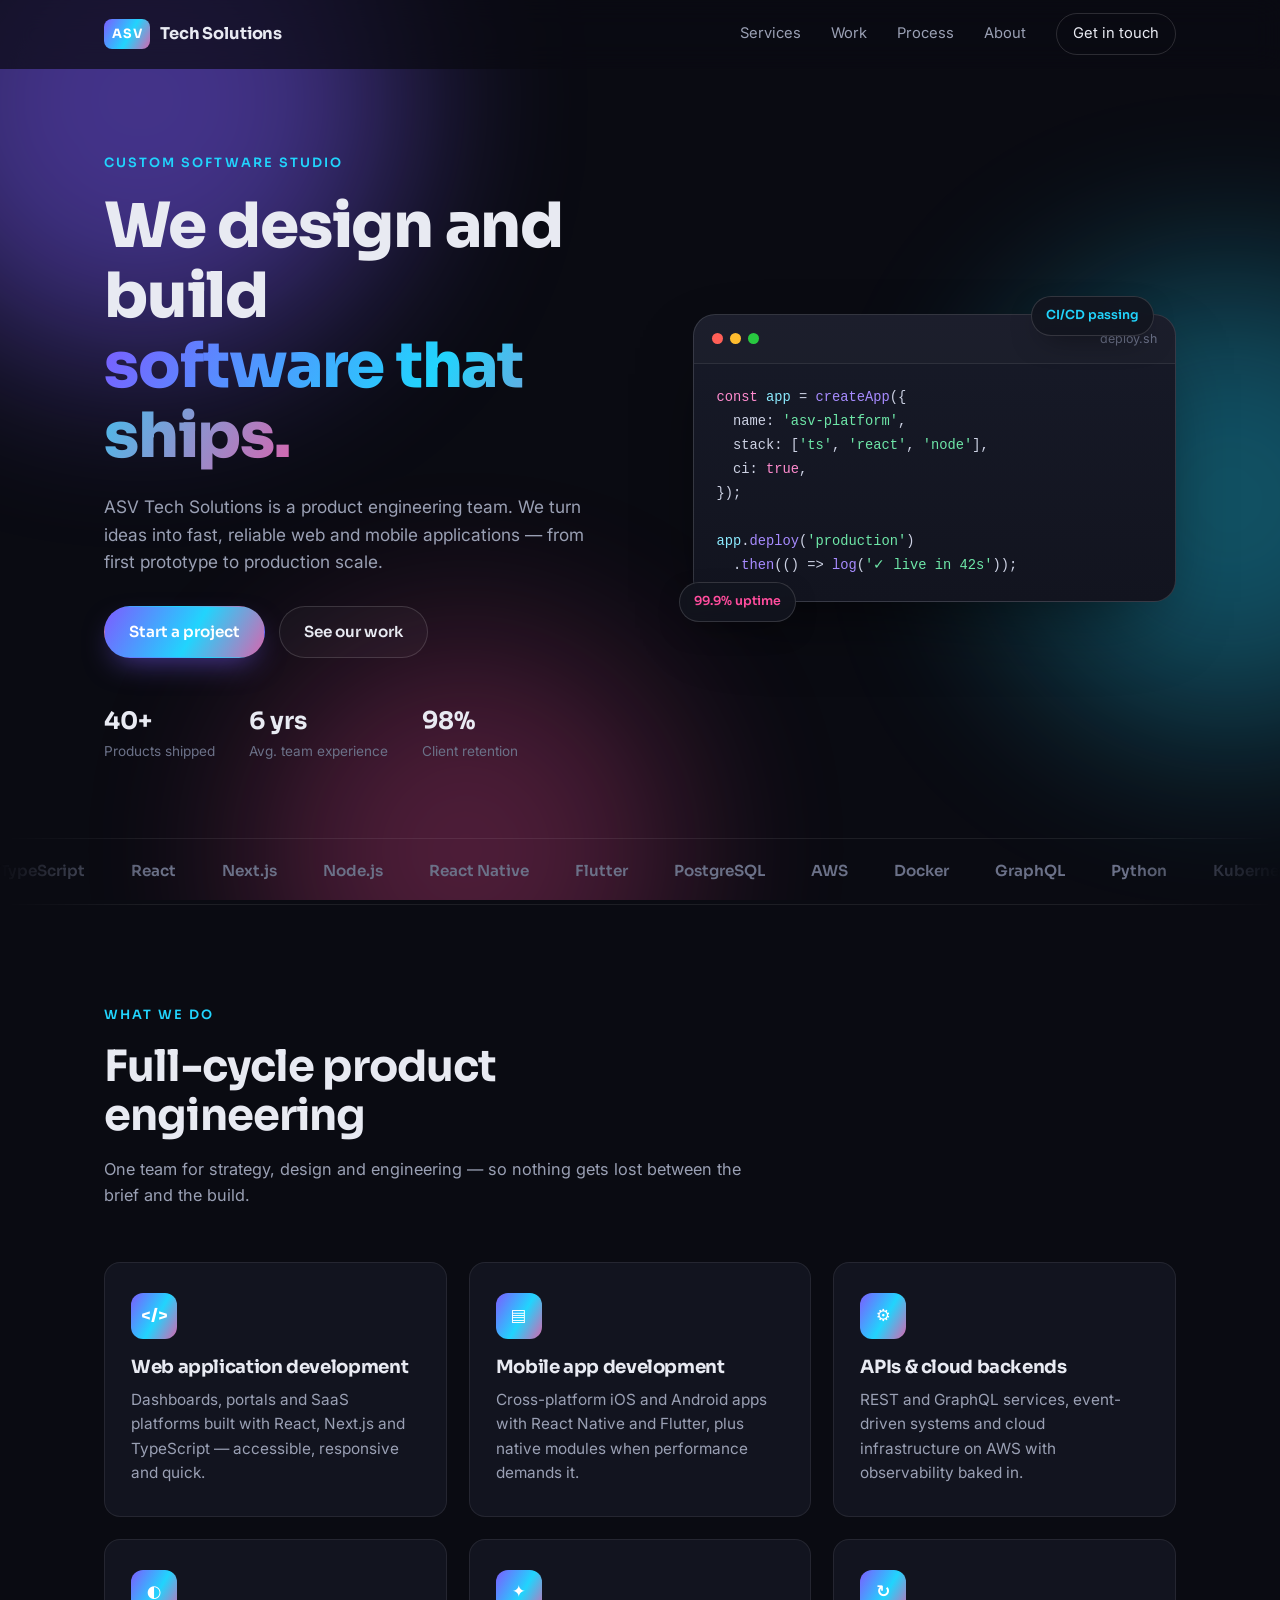
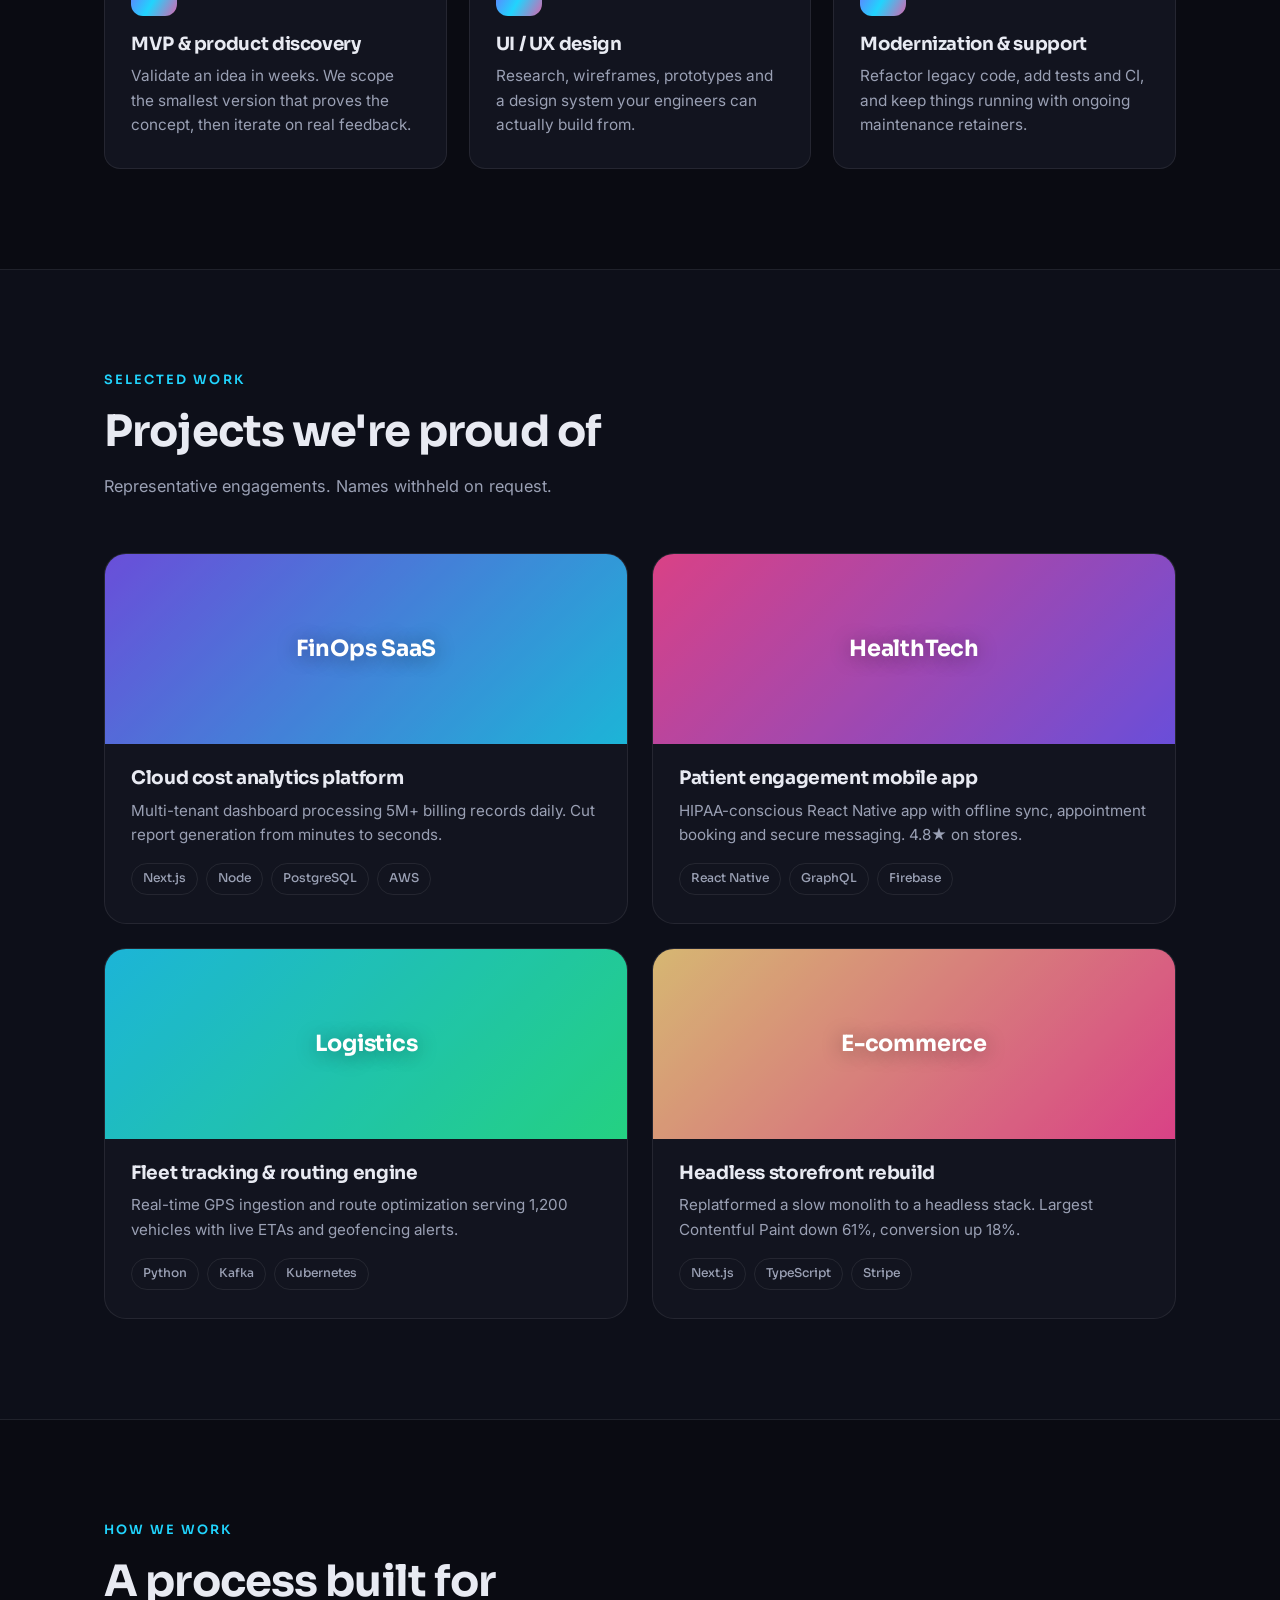
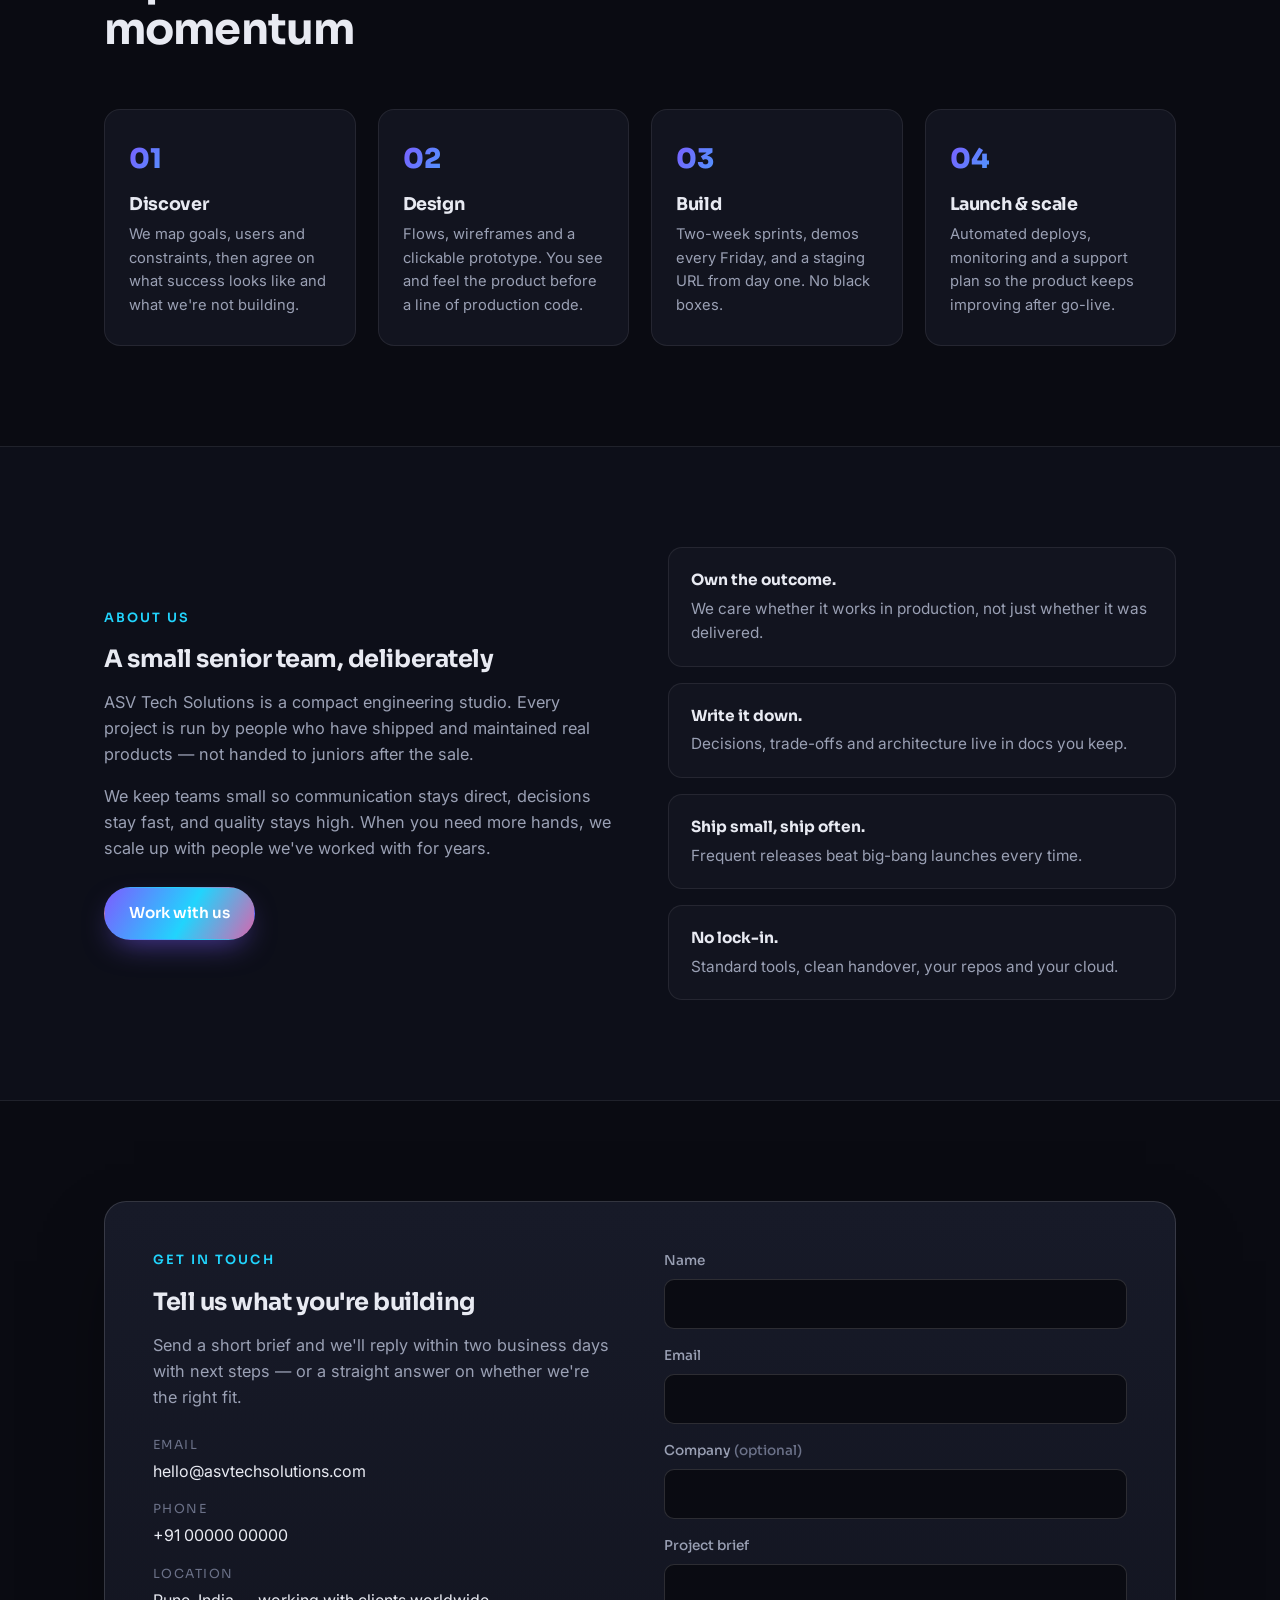
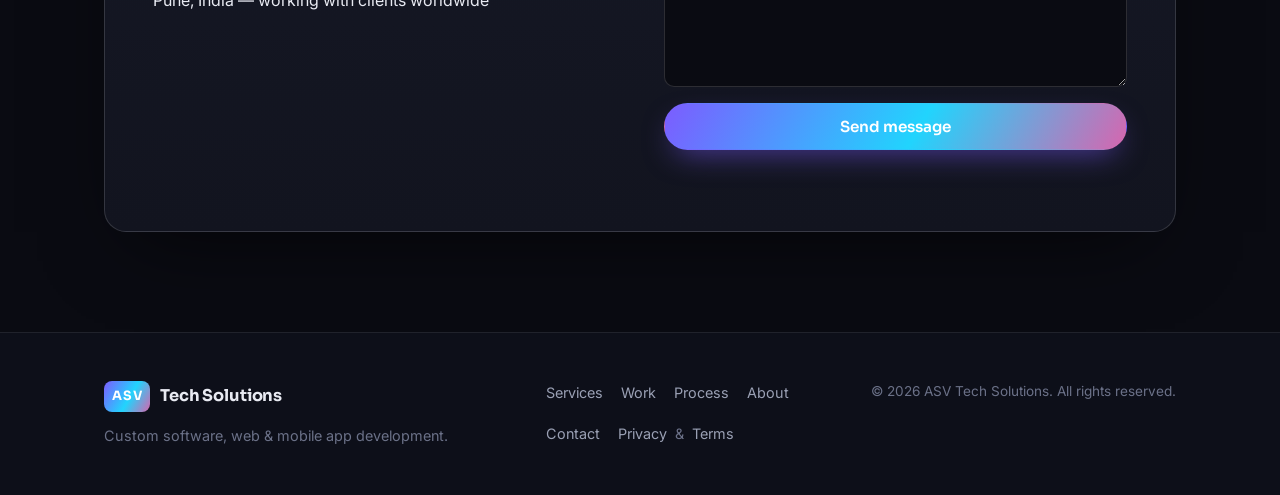
==== index.html @ 73bc2574 "Initial commit: ASV Tech Solutions landing site + legal pages Co-Authored-By: Claude Sonnet 5 <norep" ====
<!DOCTYPE html>
<html lang="en">
<head>
<meta charset="UTF-8" />
<meta name="viewport" content="width=device-width, initial-scale=1.0" />
<meta name="description" content="ASV Tech Solutions builds custom software, web and mobile applications, APIs and cloud backends for startups and growing businesses." />
<meta name="theme-color" content="#0a0b12" />
<title>ASV Tech Solutions — Custom Software & App Development</title>

<meta property="og:title" content="ASV Tech Solutions" />
<meta property="og:description" content="Custom software, web & mobile app development." />
<meta property="og:type" content="website" />

<link rel="preconnect" href="https://fonts.googleapis.com" />
<link rel="preconnect" href="https://fonts.gstatic.com" crossorigin />
<link href="https://fonts.googleapis.com/css2?family=Sora:wght@400;500;600;700;800&family=Inter:wght@400;500;600&display=swap" rel="stylesheet" />
<link rel="stylesheet" href="assets/styles.css" />
<link rel="icon" href="data:image/svg+xml,%3Csvg xmlns='http://www.w3.org/2000/svg' viewBox='0 0 100 100'%3E%3Ctext y='.9em' font-size='90'%3E%E2%9A%A1%3C/text%3E%3C/svg%3E" />
</head>
<body>
<div class="bg-orbs" aria-hidden="true">
  <span class="orb orb-1"></span>
  <span class="orb orb-2"></span>
  <span class="orb orb-3"></span>
</div>

<!-- ============ HEADER ============ -->
<header class="site-header" id="top">
  <div class="container header-inner">
    <a href="#top" class="brand" aria-label="ASV Tech Solutions home">
      <span class="brand-mark">ASV</span>
      <span class="brand-text">Tech Solutions</span>
    </a>
    <nav class="nav" aria-label="Primary">
      <a href="#services">Services</a>
      <a href="#work">Work</a>
      <a href="#process">Process</a>
      <a href="#about">About</a>
      <a href="#contact" class="nav-cta">Get in touch</a>
    </nav>
    <button class="nav-toggle" aria-label="Toggle menu" aria-expanded="false">
      <span></span><span></span><span></span>
    </button>
  </div>
  <div class="mobile-menu" hidden>
    <a href="#services">Services</a>
    <a href="#work">Work</a>
    <a href="#process">Process</a>
    <a href="#about">About</a>
    <a href="#contact">Get in touch</a>
  </div>
</header>

<main>
  <!-- ============ HERO ============ -->
  <section class="hero">
    <div class="container hero-grid">
      <div class="hero-copy reveal">
        <p class="eyebrow">Custom software studio</p>
        <h1>We design and build<br /><span class="grad-text">software that ships.</span></h1>
        <p class="lede">
          ASV Tech Solutions is a product engineering team. We turn ideas into
          fast, reliable web and mobile applications — from first prototype to
          production scale.
        </p>
        <div class="hero-actions">
          <a href="#contact" class="btn btn-primary">Start a project</a>
          <a href="#work" class="btn btn-ghost">See our work</a>
        </div>
        <ul class="hero-stats">
          <li><strong>40+</strong><span>Products shipped</span></li>
          <li><strong>6 yrs</strong><span>Avg. team experience</span></li>
          <li><strong>98%</strong><span>Client retention</span></li>
        </ul>
      </div>
      <div class="hero-visual reveal">
        <div class="code-card">
          <div class="code-card-bar">
            <span></span><span></span><span></span>
            <em>deploy.sh</em>
          </div>
          <pre><code><span class="c-key">const</span> <span class="c-var">app</span> = <span class="c-fn">createApp</span>({
  name: <span class="c-str">'asv-platform'</span>,
  stack: [<span class="c-str">'ts'</span>, <span class="c-str">'react'</span>, <span class="c-str">'node'</span>],
  ci: <span class="c-key">true</span>,
});

<span class="c-var">app</span>.<span class="c-fn">deploy</span>(<span class="c-str">'production'</span>)
  .<span class="c-fn">then</span>(() => <span class="c-fn">log</span>(<span class="c-str">'✓ live in 42s'</span>));</code></pre>
        </div>
        <div class="float-chip chip-a">CI/CD passing</div>
        <div class="float-chip chip-b">99.9% uptime</div>
      </div>
    </div>
    <div class="marquee" aria-hidden="true">
      <div class="marquee-track">
        <span>TypeScript</span><span>React</span><span>Next.js</span><span>Node.js</span>
        <span>React Native</span><span>Flutter</span><span>PostgreSQL</span><span>AWS</span>
        <span>Docker</span><span>GraphQL</span><span>Python</span><span>Kubernetes</span>
        <span>TypeScript</span><span>React</span><span>Next.js</span><span>Node.js</span>
        <span>React Native</span><span>Flutter</span><span>PostgreSQL</span><span>AWS</span>
        <span>Docker</span><span>GraphQL</span><span>Python</span><span>Kubernetes</span>
      </div>
    </div>
  </section>

  <!-- ============ SERVICES ============ -->
  <section class="section" id="services">
    <div class="container">
      <div class="section-head reveal">
        <p class="eyebrow">What we do</p>
        <h2>Full-cycle product engineering</h2>
        <p class="section-sub">
          One team for strategy, design and engineering — so nothing gets lost
          between the brief and the build.
        </p>
      </div>
      <div class="cards">
        <article class="card reveal">
          <div class="card-icon">&lt;/&gt;</div>
          <h3>Web application development</h3>
          <p>
            Dashboards, portals and SaaS platforms built with React, Next.js and
            TypeScript — accessible, responsive and quick.
          </p>
        </article>
        <article class="card reveal">
          <div class="card-icon">▤</div>
          <h3>Mobile app development</h3>
          <p>
            Cross-platform iOS and Android apps with React Native and Flutter,
            plus native modules when performance demands it.
          </p>
        </article>
        <article class="card reveal">
          <div class="card-icon">⚙</div>
          <h3>APIs &amp; cloud backends</h3>
          <p>
            REST and GraphQL services, event-driven systems and cloud
            infrastructure on AWS with observability baked in.
          </p>
        </article>
        <article class="card reveal">
          <div class="card-icon">◐</div>
          <h3>MVP &amp; product discovery</h3>
          <p>
            Validate an idea in weeks. We scope the smallest version that proves
            the concept, then iterate on real feedback.
          </p>
        </article>
        <article class="card reveal">
          <div class="card-icon">✦</div>
          <h3>UI / UX design</h3>
          <p>
            Research, wireframes, prototypes and a design system your engineers
            can actually build from.
          </p>
        </article>
        <article class="card reveal">
          <div class="card-icon">↻</div>
          <h3>Modernization &amp; support</h3>
          <p>
            Refactor legacy code, add tests and CI, and keep things running with
            ongoing maintenance retainers.
          </p>
        </article>
      </div>
    </div>
  </section>

  <!-- ============ WORK ============ -->
  <section class="section section-alt" id="work">
    <div class="container">
      <div class="section-head reveal">
        <p class="eyebrow">Selected work</p>
        <h2>Projects we're proud of</h2>
        <p class="section-sub">Representative engagements. Names withheld on request.</p>
      </div>
      <div class="work-grid">
        <article class="work-item reveal">
          <div class="work-thumb thumb-1"><span>FinOps SaaS</span></div>
          <div class="work-body">
            <h3>Cloud cost analytics platform</h3>
            <p>Multi-tenant dashboard processing 5M+ billing records daily. Cut report generation from minutes to seconds.</p>
            <ul class="tags"><li>Next.js</li><li>Node</li><li>PostgreSQL</li><li>AWS</li></ul>
          </div>
        </article>
        <article class="work-item reveal">
          <div class="work-thumb thumb-2"><span>HealthTech</span></div>
          <div class="work-body">
            <h3>Patient engagement mobile app</h3>
            <p>HIPAA-conscious React Native app with offline sync, appointment booking and secure messaging. 4.8★ on stores.</p>
            <ul class="tags"><li>React Native</li><li>GraphQL</li><li>Firebase</li></ul>
          </div>
        </article>
        <article class="work-item reveal">
          <div class="work-thumb thumb-3"><span>Logistics</span></div>
          <div class="work-body">
            <h3>Fleet tracking &amp; routing engine</h3>
            <p>Real-time GPS ingestion and route optimization serving 1,200 vehicles with live ETAs and geofencing alerts.</p>
            <ul class="tags"><li>Python</li><li>Kafka</li><li>Kubernetes</li></ul>
          </div>
        </article>
        <article class="work-item reveal">
          <div class="work-thumb thumb-4"><span>E-commerce</span></div>
          <div class="work-body">
            <h3>Headless storefront rebuild</h3>
            <p>Replatformed a slow monolith to a headless stack. Largest Contentful Paint down 61%, conversion up 18%.</p>
            <ul class="tags"><li>Next.js</li><li>TypeScript</li><li>Stripe</li></ul>
          </div>
        </article>
      </div>
    </div>
  </section>

  <!-- ============ PROCESS ============ -->
  <section class="section" id="process">
    <div class="container">
      <div class="section-head reveal">
        <p class="eyebrow">How we work</p>
        <h2>A process built for momentum</h2>
      </div>
      <ol class="steps">
        <li class="reveal">
          <span class="step-no">01</span>
          <h3>Discover</h3>
          <p>We map goals, users and constraints, then agree on what success looks like and what we're not building.</p>
        </li>
        <li class="reveal">
          <span class="step-no">02</span>
          <h3>Design</h3>
          <p>Flows, wireframes and a clickable prototype. You see and feel the product before a line of production code.</p>
        </li>
        <li class="reveal">
          <span class="step-no">03</span>
          <h3>Build</h3>
          <p>Two-week sprints, demos every Friday, and a staging URL from day one. No black boxes.</p>
        </li>
        <li class="reveal">
          <span class="step-no">04</span>
          <h3>Launch &amp; scale</h3>
          <p>Automated deploys, monitoring and a support plan so the product keeps improving after go-live.</p>
        </li>
      </ol>
    </div>
  </section>

  <!-- ============ ABOUT ============ -->
  <section class="section section-alt" id="about">
    <div class="container about-grid">
      <div class="reveal">
        <p class="eyebrow">About us</p>
        <h2>A small senior team, deliberately</h2>
        <p class="section-sub">
          ASV Tech Solutions is a compact engineering studio. Every project is
          run by people who have shipped and maintained real products — not
          handed to juniors after the sale.
        </p>
        <p class="section-sub">
          We keep teams small so communication stays direct, decisions stay
          fast, and quality stays high. When you need more hands, we scale up
          with people we've worked with for years.
        </p>
        <a href="#contact" class="btn btn-primary">Work with us</a>
      </div>
      <ul class="value-list reveal">
        <li><strong>Own the outcome.</strong> We care whether it works in production, not just whether it was delivered.</li>
        <li><strong>Write it down.</strong> Decisions, trade-offs and architecture live in docs you keep.</li>
        <li><strong>Ship small, ship often.</strong> Frequent releases beat big-bang launches every time.</li>
        <li><strong>No lock-in.</strong> Standard tools, clean handover, your repos and your cloud.</li>
      </ul>
    </div>
  </section>

  <!-- ============ CONTACT ============ -->
  <section class="section" id="contact">
    <div class="container">
      <div class="contact-card reveal">
        <div class="contact-copy">
          <p class="eyebrow">Get in touch</p>
          <h2>Tell us what you're building</h2>
          <p class="section-sub">
            Send a short brief and we'll reply within two business days with
            next steps — or a straight answer on whether we're the right fit.
          </p>
          <ul class="contact-list">
            <li><span>Email</span><a href="mailto:hello@asvtechsolutions.com">hello@asvtechsolutions.com</a></li>
            <li><span>Phone</span><a href="tel:+910000000000">+91 00000 00000</a></li>
            <li><span>Location</span>Pune, India — working with clients worldwide</li>
          </ul>
        </div>
        <form class="contact-form" action="#" method="post" novalidate>
          <div class="field">
            <label for="name">Name</label>
            <input id="name" name="name" type="text" required autocomplete="name" />
          </div>
          <div class="field">
            <label for="email">Email</label>
            <input id="email" name="email" type="email" required autocomplete="email" />
          </div>
          <div class="field">
            <label for="company">Company <em>(optional)</em></label>
            <input id="company" name="company" type="text" autocomplete="organization" />
          </div>
          <div class="field">
            <label for="message">Project brief</label>
            <textarea id="message" name="message" rows="4" required></textarea>
          </div>
          <button type="submit" class="btn btn-primary btn-block">Send message</button>
          <p class="form-note" role="status" aria-live="polite"></p>
        </form>
      </div>
    </div>
  </section>
</main>

<!-- ============ FOOTER ============ -->
<footer class="site-footer">
  <div class="container footer-inner">
    <div>
      <a href="#top" class="brand">
        <span class="brand-mark">ASV</span>
        <span class="brand-text">Tech Solutions</span>
      </a>
      <p class="footer-tag">Custom software, web &amp; mobile app development.</p>
    </div>
    <nav class="footer-nav" aria-label="Footer">
      <a href="#services">Services</a>
      <a href="#work">Work</a>
      <a href="#process">Process</a>
      <a href="#about">About</a>
      <a href="#contact">Contact</a>
      <a href="privacy.html">Privacy</a>
      <span class="footer-sep" aria-hidden="true">&amp;</span>
      <a href="terms.html">Terms</a>
    </nav>
    <p class="copyright">© <span id="year"></span> ASV Tech Solutions. All rights reserved.</p>
  </div>
</footer>

<script src="assets/main.js"></script>
</body>
</html>
---- assets/styles.css ----
/* ===================================================================
   ASV Tech Solutions — landing page styles
   Modern dark, gradient accents. Plain CSS, no build step.
   =================================================================== */

:root {
  --bg: #0a0b12;
  --bg-alt: #0d0f19;
  --surface: #12141f;
  --surface-2: #171a28;
  --border: rgba(255, 255, 255, 0.08);
  --border-strong: rgba(255, 255, 255, 0.14);
  --text: #e8eaf2;
  --text-dim: #9aa0b4;
  --text-faint: #6b7188;

  --brand: #7c5cff;
  --brand-2: #21d4fd;
  --brand-3: #ff4d9d;
  --grad: linear-gradient(120deg, #7c5cff 0%, #21d4fd 55%, #ff4d9d 110%);
  --grad-soft: linear-gradient(120deg, rgba(124, 92, 255, 0.18), rgba(33, 212, 253, 0.14));

  --radius: 16px;
  --radius-lg: 22px;
  --shadow: 0 30px 80px -30px rgba(0, 0, 0, 0.7);
  --container: 1120px;

  --font-head: "Sora", system-ui, sans-serif;
  --font-body: "Inter", system-ui, sans-serif;
}

/* ---------- reset ---------- */
*, *::before, *::after { box-sizing: border-box; margin: 0; padding: 0; }
html { scroll-behavior: smooth; -webkit-text-size-adjust: 100%; }
@media (prefers-reduced-motion: reduce) {
  html { scroll-behavior: auto; }
  *, *::before, *::after { animation-duration: 0.001ms !important; transition-duration: 0.001ms !important; }
}
body {
  font-family: var(--font-body);
  background: var(--bg);
  color: var(--text);
  line-height: 1.6;
  -webkit-font-smoothing: antialiased;
  overflow-x: hidden;
}
img { max-width: 100%; display: block; }
a { color: inherit; text-decoration: none; }
ul, ol { list-style: none; }
h1, h2, h3 { font-family: var(--font-head); line-height: 1.12; letter-spacing: -0.02em; font-weight: 700; }
::selection { background: rgba(124, 92, 255, 0.4); color: #fff; }

.container { width: 100%; max-width: var(--container); margin: 0 auto; padding: 0 24px; }

/* ---------- background orbs ---------- */
.bg-orbs { position: fixed; inset: 0; z-index: -1; overflow: hidden; pointer-events: none; }
.orb { position: absolute; border-radius: 50%; filter: blur(90px); opacity: 0.5; }
.orb-1 { width: 520px; height: 520px; background: #7c5cff; top: -160px; left: -120px; }
.orb-2 { width: 460px; height: 460px; background: #21d4fd; top: 30%; right: -180px; opacity: 0.35; }
.orb-3 { width: 420px; height: 420px; background: #ff4d9d; bottom: -160px; left: 20%; opacity: 0.28; }

/* ---------- buttons ---------- */
.btn {
  display: inline-flex; align-items: center; justify-content: center; gap: 8px;
  font-family: var(--font-head); font-weight: 600; font-size: 0.95rem;
  padding: 13px 24px; border-radius: 999px; border: 1px solid transparent;
  cursor: pointer; transition: transform 0.18s ease, box-shadow 0.18s ease, background 0.18s ease;
  white-space: nowrap;
}
.btn-primary { background: var(--grad); color: #fff; box-shadow: 0 12px 30px -10px rgba(124, 92, 255, 0.6); }
.btn-primary:hover { transform: translateY(-2px); box-shadow: 0 18px 40px -12px rgba(124, 92, 255, 0.7); }
.btn-ghost { background: rgba(255, 255, 255, 0.03); border-color: var(--border-strong); color: var(--text); }
.btn-ghost:hover { background: rgba(255, 255, 255, 0.08); transform: translateY(-2px); }
.btn-block { width: 100%; }

/* ---------- header ---------- */
.site-header {
  position: sticky; top: 0; z-index: 100;
  backdrop-filter: blur(14px);
  background: rgba(10, 11, 18, 0.72);
  border-bottom: 1px solid transparent;
  transition: border-color 0.2s ease, background 0.2s ease;
}
.site-header.scrolled { border-color: var(--border); background: rgba(10, 11, 18, 0.9); }
.header-inner { display: flex; align-items: center; justify-content: space-between; height: 68px; }

.brand { display: inline-flex; align-items: center; gap: 10px; font-family: var(--font-head); font-weight: 700; }
.brand-mark {
  background: var(--grad); color: #fff; font-size: 0.8rem; letter-spacing: 0.06em;
  padding: 5px 8px; border-radius: 8px;
}
.brand-text { font-size: 1.02rem; letter-spacing: -0.01em; }

.nav { display: flex; align-items: center; gap: 30px; }
.nav a { font-size: 0.92rem; color: var(--text-dim); transition: color 0.15s ease; }
.nav a:hover { color: var(--text); }
.nav .nav-cta {
  color: var(--text); border: 1px solid var(--border-strong); padding: 8px 16px; border-radius: 999px;
}
.nav .nav-cta:hover { background: rgba(255, 255, 255, 0.06); }

.nav-toggle { display: none; flex-direction: column; gap: 5px; background: none; border: 0; cursor: pointer; padding: 8px; }
.nav-toggle span { width: 22px; height: 2px; background: var(--text); border-radius: 2px; transition: transform 0.22s ease, opacity 0.22s ease; transform-origin: center; }
.nav-toggle.is-active span:nth-child(1) { transform: translateY(7px) rotate(45deg); }
.nav-toggle.is-active span:nth-child(2) { opacity: 0; }
.nav-toggle.is-active span:nth-child(3) { transform: translateY(-7px) rotate(-45deg); }
.mobile-menu { display: none; flex-direction: column; padding: 8px 24px 20px; gap: 4px; border-bottom: 1px solid var(--border); background: rgba(10, 11, 18, 0.96); }
.mobile-menu.open { display: flex; }
.mobile-menu a { padding: 12px 4px; color: var(--text-dim); border-bottom: 1px solid var(--border); }
.mobile-menu a:last-child { border-bottom: 0; }

/* ---------- hero ---------- */
.hero { position: relative; padding: 84px 0 0; }
.hero-grid { display: grid; grid-template-columns: 1.05fr 0.95fr; gap: 56px; align-items: center; }
.eyebrow {
  font-family: var(--font-head); font-weight: 600; font-size: 0.8rem; letter-spacing: 0.16em;
  text-transform: uppercase; color: var(--brand-2); margin-bottom: 18px;
}
.hero-copy h1 { font-size: clamp(2.4rem, 5.5vw, 3.9rem); font-weight: 800; }
.grad-text {
  background: var(--grad); -webkit-background-clip: text; background-clip: text; color: transparent;
}
.lede { color: var(--text-dim); font-size: 1.08rem; margin: 22px 0 30px; max-width: 46ch; }
.hero-actions { display: flex; gap: 14px; flex-wrap: wrap; }
.hero-stats { display: flex; gap: 34px; margin-top: 44px; flex-wrap: wrap; }
.hero-stats li { display: flex; flex-direction: column; }
.hero-stats strong { font-family: var(--font-head); font-size: 1.5rem; font-weight: 700; }
.hero-stats span { color: var(--text-faint); font-size: 0.85rem; }

/* hero visual */
.hero-visual { position: relative; }
.code-card {
  background: linear-gradient(180deg, var(--surface-2), var(--surface));
  border: 1px solid var(--border-strong); border-radius: var(--radius-lg);
  box-shadow: var(--shadow); overflow: hidden;
}
.code-card-bar {
  display: flex; align-items: center; gap: 7px; padding: 14px 18px;
  border-bottom: 1px solid var(--border); background: rgba(255, 255, 255, 0.02);
}
.code-card-bar span { width: 11px; height: 11px; border-radius: 50%; background: #2c2f40; }
.code-card-bar span:nth-child(1) { background: #ff5f57; }
.code-card-bar span:nth-child(2) { background: #febc2e; }
.code-card-bar span:nth-child(3) { background: #28c840; }
.code-card-bar em { margin-left: auto; font-style: normal; font-size: 0.78rem; color: var(--text-faint); }
.code-card pre { padding: 22px; overflow-x: auto; }
.code-card code {
  font-family: "SF Mono", "Fira Code", ui-monospace, Menlo, monospace;
  font-size: 0.86rem; line-height: 1.75; color: #cdd2e4;
}
.c-key { color: #ff8bce; } .c-var { color: #8be9fd; } .c-fn { color: #a78bff; } .c-str { color: #6ee7a8; }

.float-chip {
  position: absolute; font-family: var(--font-head); font-weight: 600; font-size: 0.78rem;
  padding: 9px 14px; border-radius: 999px; background: rgba(18, 20, 31, 0.9);
  border: 1px solid var(--border-strong); backdrop-filter: blur(6px);
  box-shadow: 0 10px 30px -12px rgba(0, 0, 0, 0.6);
}
.chip-a { top: -18px; right: 22px; color: var(--brand-2); animation: float 5s ease-in-out infinite; }
.chip-b { bottom: -20px; left: -14px; color: var(--brand-3); animation: float 6s ease-in-out infinite reverse; }
@keyframes float { 0%, 100% { transform: translateY(0); } 50% { transform: translateY(-10px); } }

/* marquee */
.marquee { margin-top: 76px; padding: 20px 0; border-top: 1px solid var(--border); border-bottom: 1px solid var(--border); overflow: hidden; -webkit-mask-image: linear-gradient(90deg, transparent, #000 12%, #000 88%, transparent); mask-image: linear-gradient(90deg, transparent, #000 12%, #000 88%, transparent); }
.marquee-track { display: flex; gap: 46px; width: max-content; animation: scroll 34s linear infinite; }
.marquee-track span { font-family: var(--font-head); font-weight: 600; color: var(--text-faint); font-size: 0.95rem; white-space: nowrap; }
@keyframes scroll { to { transform: translateX(-50%); } }

/* ---------- sections ---------- */
.section { padding: 100px 0; }
.section-alt { background: var(--bg-alt); border-top: 1px solid var(--border); border-bottom: 1px solid var(--border); }
.section-head { max-width: 640px; margin-bottom: 54px; }
.section-head h2 { font-size: clamp(1.9rem, 4vw, 2.7rem); }
.section-sub { color: var(--text-dim); margin-top: 16px; font-size: 1.02rem; }

/* ---------- service cards ---------- */
.cards { display: grid; grid-template-columns: repeat(3, 1fr); gap: 22px; }
.card {
  background: var(--surface); border: 1px solid var(--border); border-radius: var(--radius);
  padding: 30px 26px; transition: transform 0.2s ease, border-color 0.2s ease, background 0.2s ease;
  position: relative; overflow: hidden;
}
.card::before {
  content: ""; position: absolute; inset: 0; background: var(--grad-soft); opacity: 0;
  transition: opacity 0.25s ease; pointer-events: none;
}
.card:hover { transform: translateY(-4px); border-color: var(--border-strong); }
.card:hover::before { opacity: 1; }
.card-icon {
  width: 46px; height: 46px; display: grid; place-items: center; border-radius: 12px;
  background: var(--grad); color: #fff; font-family: var(--font-head); font-weight: 700; font-size: 1.05rem;
  margin-bottom: 18px;
}
.card h3 { font-size: 1.14rem; margin-bottom: 10px; }
.card p { color: var(--text-dim); font-size: 0.96rem; position: relative; }

/* ---------- work grid ---------- */
.work-grid { display: grid; grid-template-columns: repeat(2, 1fr); gap: 24px; }
.work-item {
  background: var(--surface); border: 1px solid var(--border); border-radius: var(--radius-lg);
  overflow: hidden; transition: transform 0.2s ease, border-color 0.2s ease;
}
.work-item:hover { transform: translateY(-4px); border-color: var(--border-strong); }
.work-thumb {
  height: 190px; display: grid; place-items: center; position: relative;
  font-family: var(--font-head); font-weight: 700; font-size: 1.4rem; color: #fff;
  letter-spacing: -0.01em;
}
.work-thumb span { position: relative; z-index: 1; text-shadow: 0 2px 20px rgba(0, 0, 0, 0.4); }
.work-thumb::after { content: ""; position: absolute; inset: 0; background: rgba(0, 0, 0, 0.15); }
.thumb-1 { background: linear-gradient(135deg, #7c5cff, #21d4fd); }
.thumb-2 { background: linear-gradient(135deg, #ff4d9d, #7c5cff); }
.thumb-3 { background: linear-gradient(135deg, #21d4fd, #2af598); }
.thumb-4 { background: linear-gradient(135deg, #fbd786, #ff4d9d); }
.work-body { padding: 24px 26px 28px; }
.work-body h3 { font-size: 1.16rem; margin-bottom: 10px; }
.work-body p { color: var(--text-dim); font-size: 0.95rem; }
.tags { display: flex; flex-wrap: wrap; gap: 8px; margin-top: 16px; }
.tags li {
  font-size: 0.76rem; font-family: var(--font-head); font-weight: 500; color: var(--text-dim);
  padding: 5px 11px; border: 1px solid var(--border); border-radius: 999px;
}

/* ---------- steps ---------- */
.steps { display: grid; grid-template-columns: repeat(4, 1fr); gap: 22px; counter-reset: step; }
.steps li {
  background: var(--surface); border: 1px solid var(--border); border-radius: var(--radius);
  padding: 28px 24px; position: relative;
}
.step-no {
  font-family: var(--font-head); font-weight: 800; font-size: 1.7rem;
  background: var(--grad); -webkit-background-clip: text; background-clip: text; color: transparent;
  display: block; margin-bottom: 14px;
}
.steps h3 { font-size: 1.1rem; margin-bottom: 8px; }
.steps p { color: var(--text-dim); font-size: 0.92rem; }

/* ---------- about ---------- */
.about-grid { display: grid; grid-template-columns: 1fr 1fr; gap: 56px; align-items: center; }
.about-grid .btn { margin-top: 26px; }
.value-list { display: grid; gap: 16px; }
.value-list li {
  background: var(--surface); border: 1px solid var(--border); border-radius: 14px;
  padding: 20px 22px; color: var(--text-dim); font-size: 0.96rem;
}
.value-list strong { color: var(--text); display: block; margin-bottom: 4px; font-family: var(--font-head); }

/* ---------- contact ---------- */
.contact-card {
  display: grid; grid-template-columns: 1fr 1fr; gap: 48px;
  background: linear-gradient(180deg, var(--surface-2), var(--surface));
  border: 1px solid var(--border-strong); border-radius: var(--radius-lg);
  padding: 48px; box-shadow: var(--shadow);
}
.contact-list { margin-top: 26px; display: grid; gap: 16px; }
.contact-list li { display: flex; flex-direction: column; gap: 3px; }
.contact-list span { font-size: 0.78rem; text-transform: uppercase; letter-spacing: 0.12em; color: var(--text-faint); font-family: var(--font-head); }
.contact-list a:hover { color: var(--brand-2); }

.contact-form { display: grid; gap: 16px; }
.field { display: grid; gap: 7px; }
.field label { font-size: 0.85rem; font-family: var(--font-head); font-weight: 500; color: var(--text-dim); }
.field label em { color: var(--text-faint); font-style: normal; }
.field input, .field textarea {
  width: 100%; background: var(--bg); border: 1px solid var(--border-strong); border-radius: 10px;
  padding: 12px 14px; color: var(--text); font: inherit; font-size: 0.95rem;
  transition: border-color 0.15s ease, box-shadow 0.15s ease;
}
.field input:focus, .field textarea:focus {
  outline: none; border-color: var(--brand); box-shadow: 0 0 0 3px rgba(124, 92, 255, 0.2);
}
.field textarea { resize: vertical; min-height: 96px; }
.form-note { font-size: 0.88rem; color: var(--brand-2); min-height: 1.2em; }

/* ---------- footer ---------- */
.site-footer { border-top: 1px solid var(--border); background: var(--bg-alt); padding: 48px 0; }
.footer-inner { display: grid; grid-template-columns: 1.4fr 1fr auto; gap: 32px; align-items: start; }
.footer-tag { color: var(--text-faint); font-size: 0.9rem; margin-top: 12px; }
.footer-nav { display: flex; flex-wrap: wrap; gap: 18px; }
.footer-nav a { color: var(--text-dim); font-size: 0.9rem; }
.footer-nav a:hover { color: var(--text); }
.footer-sep { color: var(--text-faint); font-size: 0.9rem; margin: 0 -10px; }
.copyright { color: var(--text-faint); font-size: 0.85rem; }

/* ---------- reveal animation ---------- */
.reveal { opacity: 0; transform: translateY(24px); transition: opacity 0.6s ease, transform 0.6s ease; }
.reveal.in { opacity: 1; transform: none; }

/* ---------- responsive ---------- */
@media (max-width: 940px) {
  .hero-grid { grid-template-columns: 1fr; gap: 44px; }
  .hero-visual { max-width: 460px; }
  .cards { grid-template-columns: repeat(2, 1fr); }
  .steps { grid-template-columns: repeat(2, 1fr); }
  .about-grid { grid-template-columns: 1fr; gap: 32px; }
  .contact-card { grid-template-columns: 1fr; padding: 36px; }
  .footer-inner { grid-template-columns: 1fr; gap: 24px; }
}
@media (max-width: 680px) {
  .nav { display: none; }
  .nav-toggle { display: flex; }
  .section { padding: 72px 0; }
  .hero { padding: 56px 0 0; }
  .cards { grid-template-columns: 1fr; }
  .work-grid { grid-template-columns: 1fr; }
  .steps { grid-template-columns: 1fr; }
  .hero-stats { gap: 24px; }
  .contact-card { padding: 26px; }
}
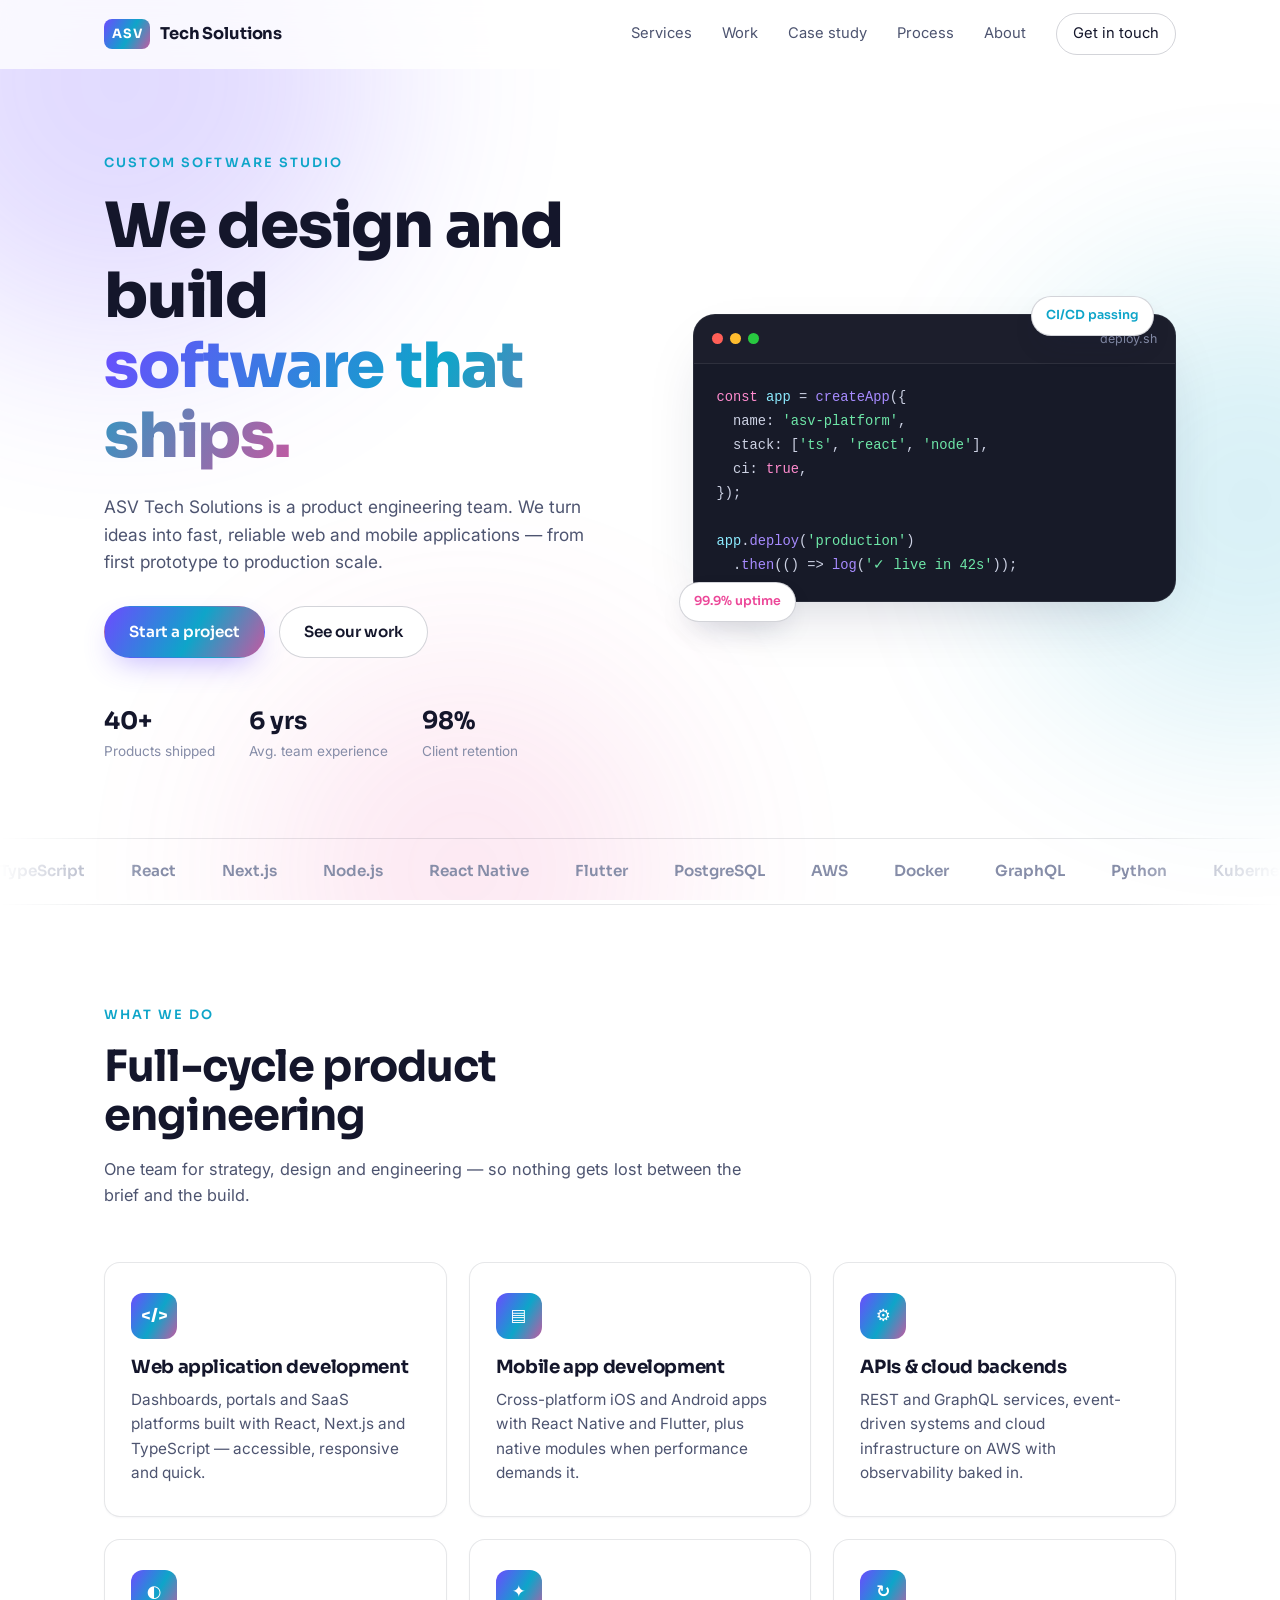
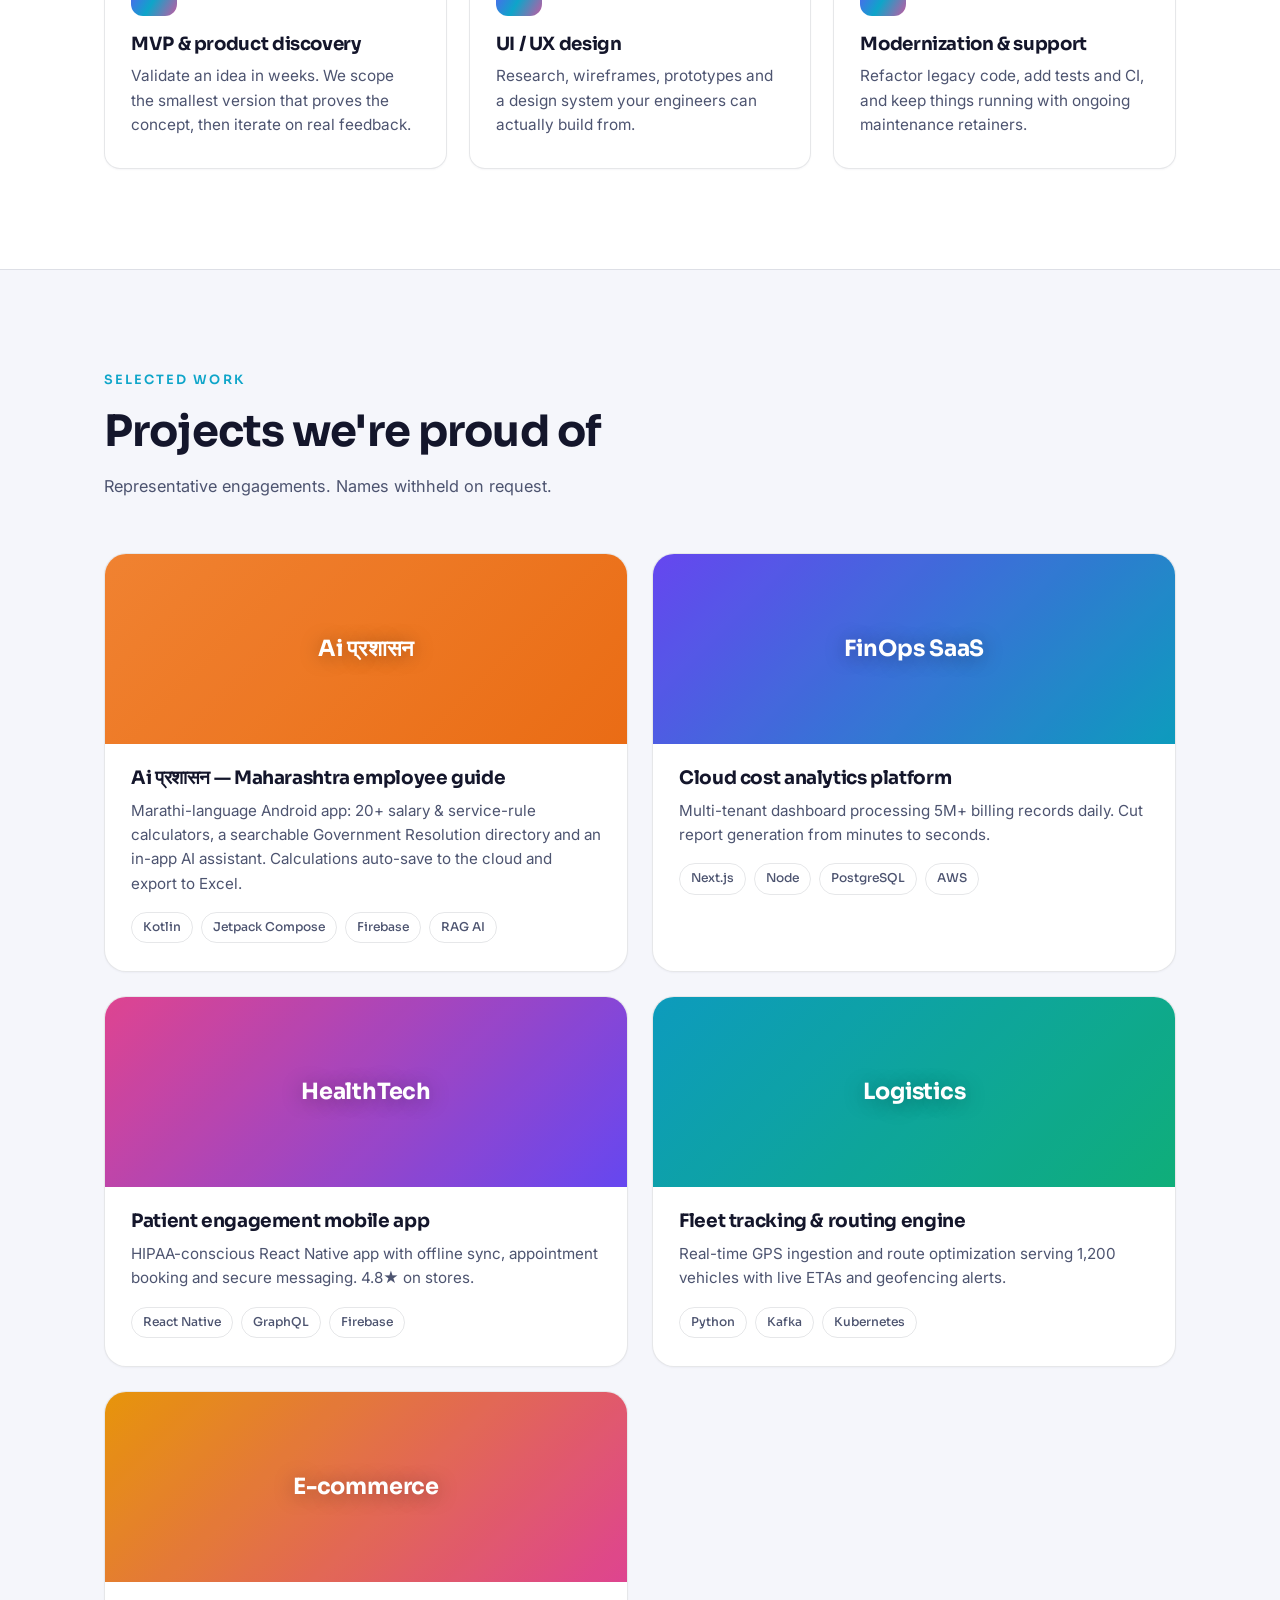
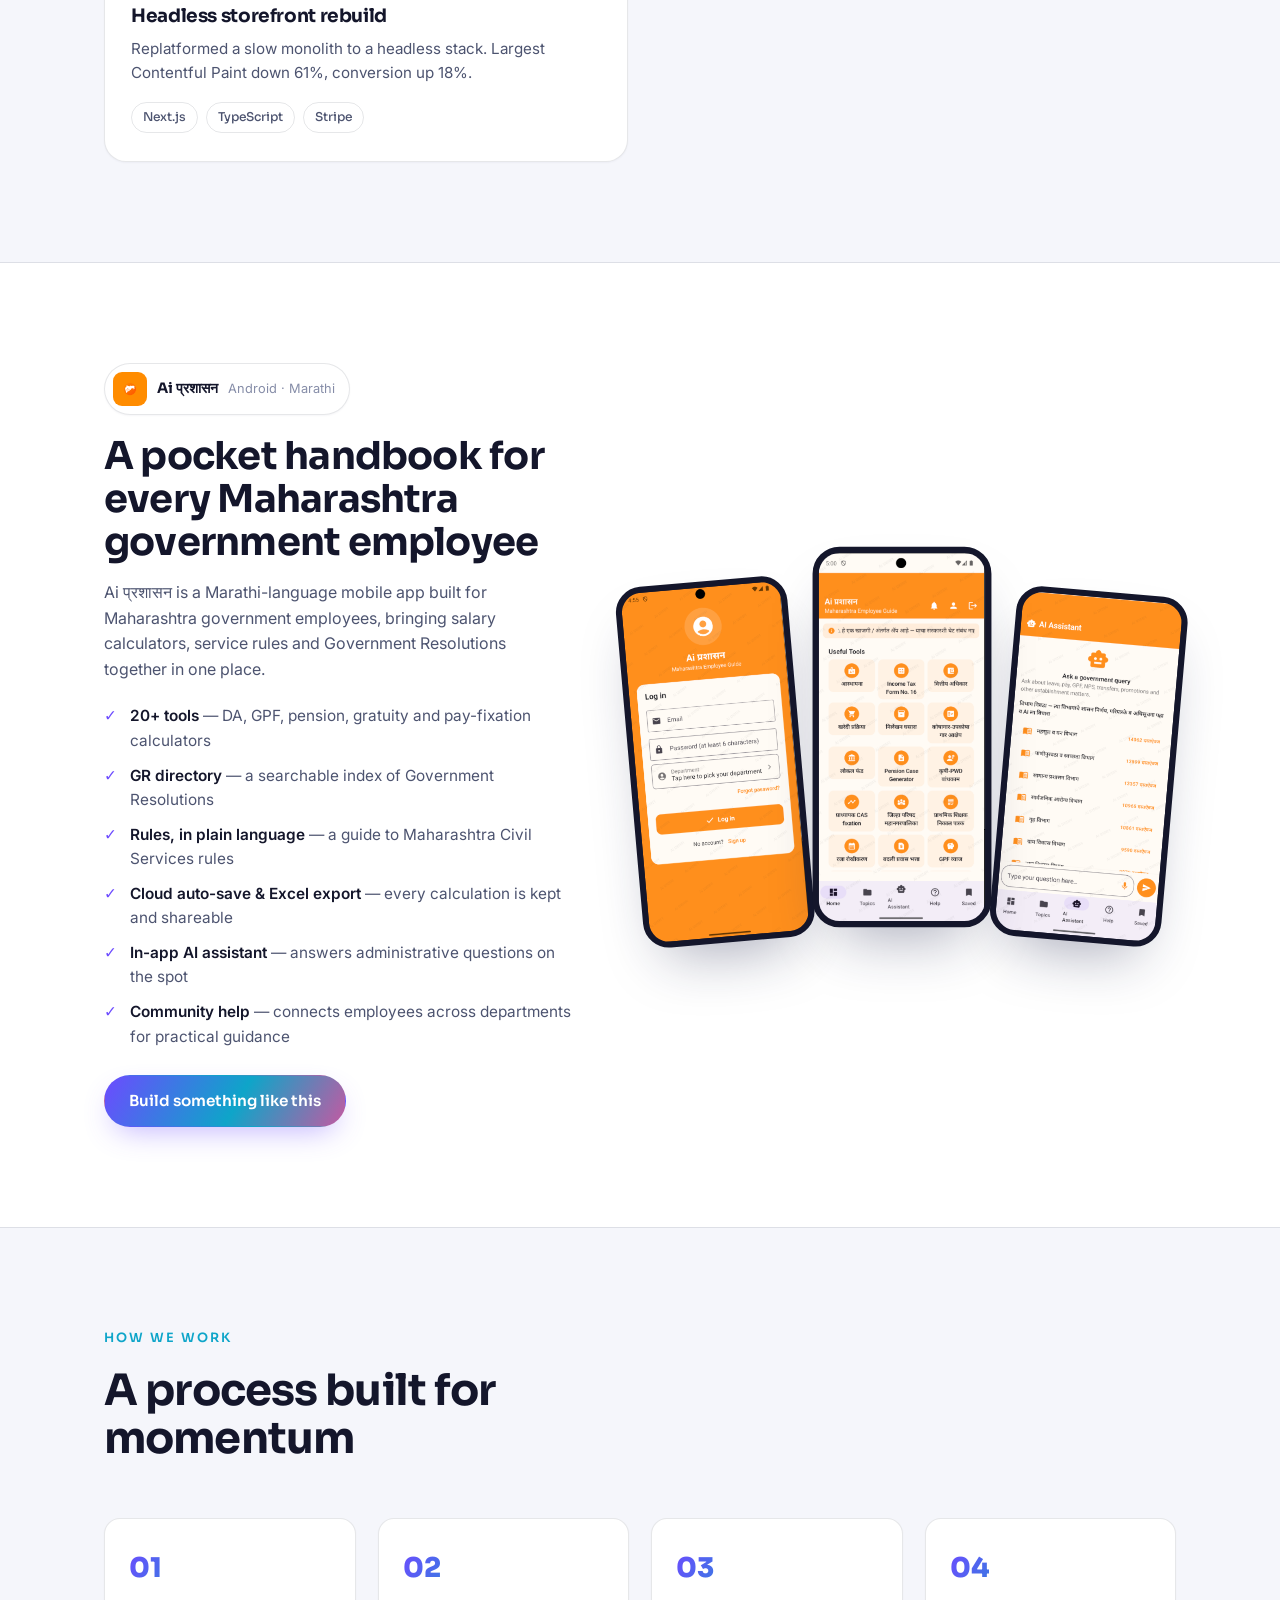
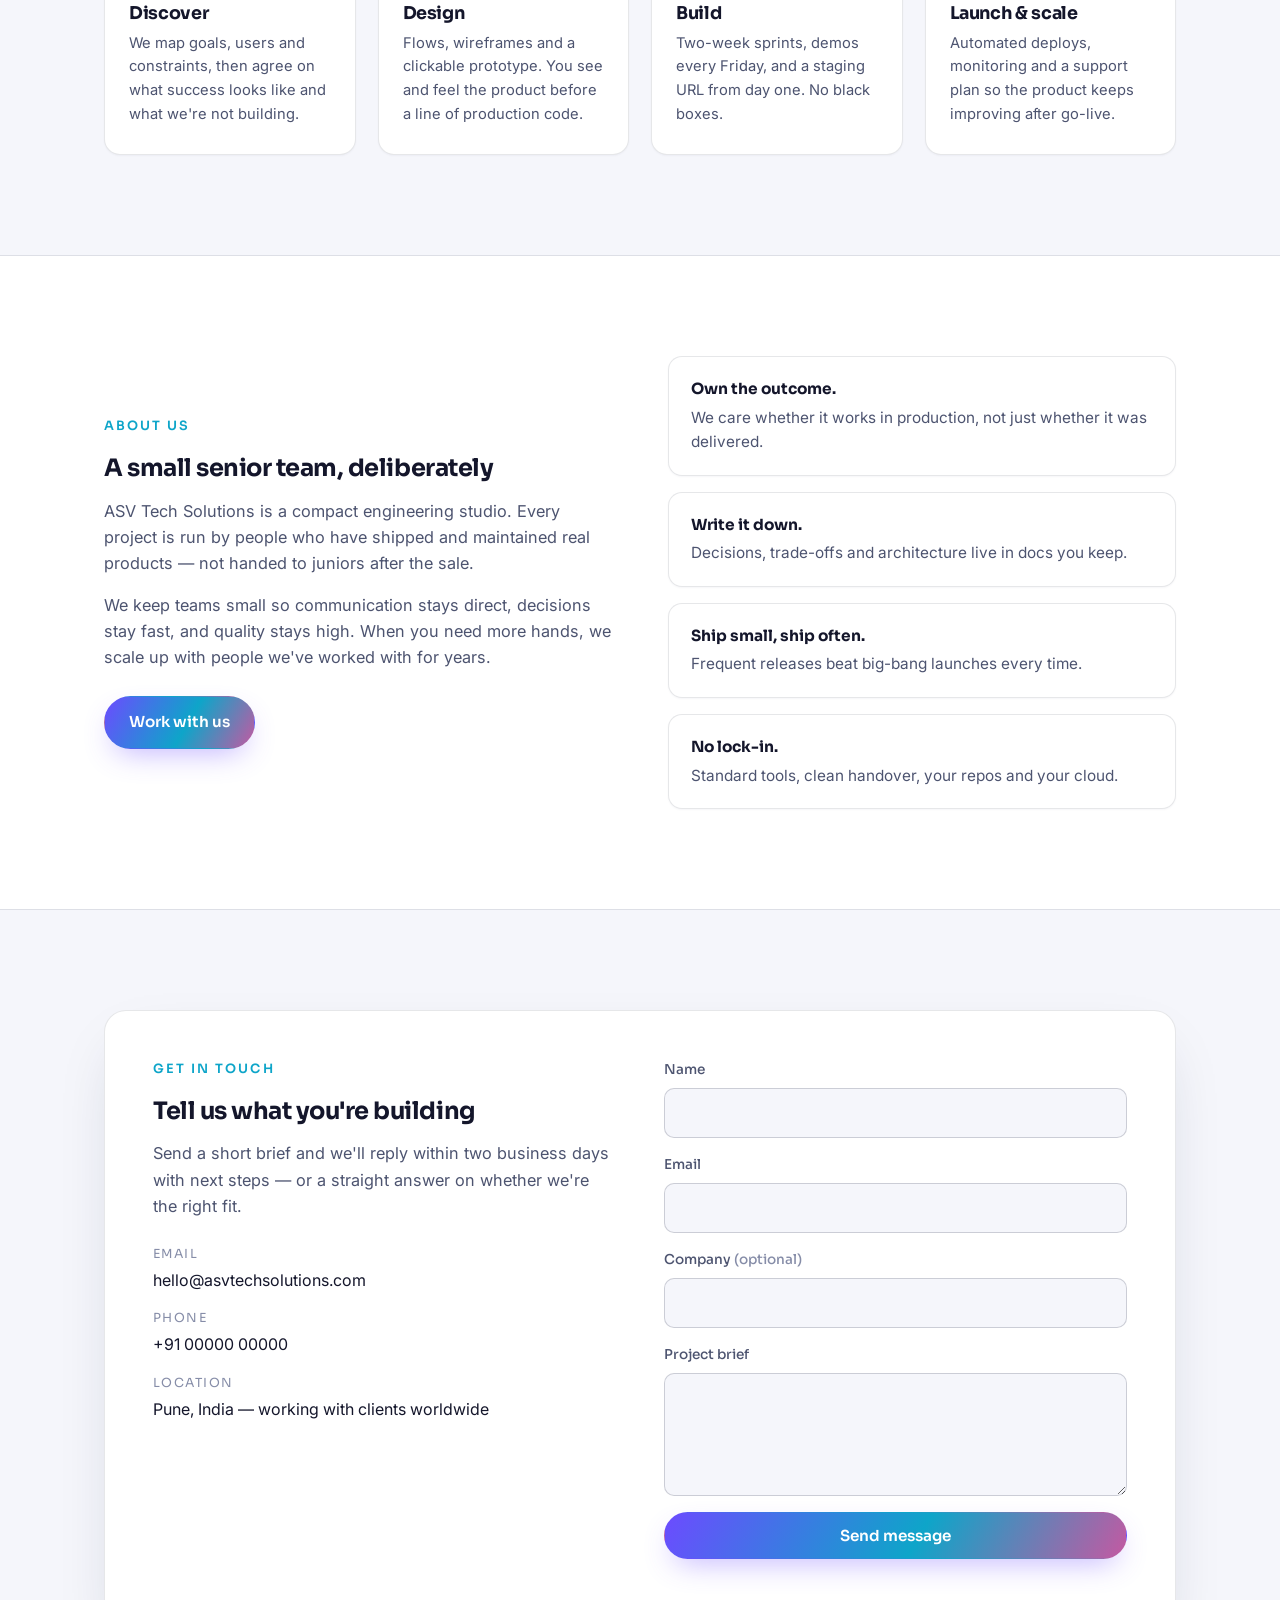
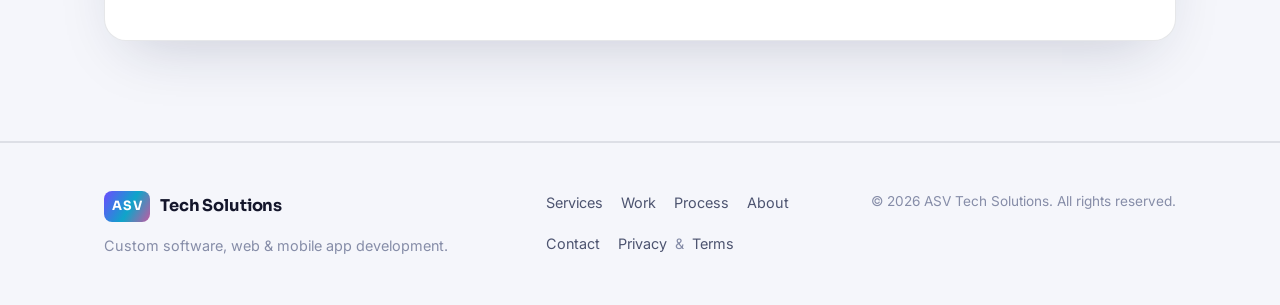
==== commit 55fab254: "Switch site to light theme and add Ai प्रशासन case study - Convert all pages (landing, privacy, term" ====
--- a/index.html
+++ b/index.html
@@ -4,7 +4,7 @@
 <meta charset="UTF-8" />
 <meta name="viewport" content="width=device-width, initial-scale=1.0" />
 <meta name="description" content="ASV Tech Solutions builds custom software, web and mobile applications, APIs and cloud backends for startups and growing businesses." />
-<meta name="theme-color" content="#0a0b12" />
+<meta name="theme-color" content="#ffffff" />
 <title>ASV Tech Solutions — Custom Software & App Development</title>
 
 <meta property="og:title" content="ASV Tech Solutions" />
@@ -34,6 +34,7 @@
     <nav class="nav" aria-label="Primary">
       <a href="#services">Services</a>
       <a href="#work">Work</a>
+      <a href="#casestudy">Case study</a>
       <a href="#process">Process</a>
       <a href="#about">About</a>
       <a href="#contact" class="nav-cta">Get in touch</a>
@@ -45,6 +46,7 @@
   <div class="mobile-menu" hidden>
     <a href="#services">Services</a>
     <a href="#work">Work</a>
+    <a href="#casestudy">Case study</a>
     <a href="#process">Process</a>
     <a href="#about">About</a>
     <a href="#contact">Get in touch</a>
@@ -178,6 +180,14 @@
       </div>
       <div class="work-grid">
         <article class="work-item reveal">
+          <div class="work-thumb thumb-app"><span>Ai प्रशासन</span></div>
+          <div class="work-body">
+            <h3>Ai प्रशासन — Maharashtra employee guide</h3>
+            <p>Marathi-language Android app: 20+ salary &amp; service-rule calculators, a searchable Government Resolution directory and an in-app AI assistant. Calculations auto-save to the cloud and export to Excel.</p>
+            <ul class="tags"><li>Kotlin</li><li>Jetpack Compose</li><li>Firebase</li><li>RAG AI</li></ul>
+          </div>
+        </article>
+        <article class="work-item reveal">
           <div class="work-thumb thumb-1"><span>FinOps SaaS</span></div>
           <div class="work-body">
             <h3>Cloud cost analytics platform</h3>
@@ -213,8 +223,54 @@
     </div>
   </section>
 
+  <!-- ============ CASE STUDY: Ai प्रशासन ============ -->
+  <section class="section" id="casestudy">
+    <div class="container">
+      <div class="casestudy-grid">
+        <div class="casestudy-copy reveal">
+          <span class="app-badge">
+            <img src="assets/projects/ai-prashasan/icon.png" alt="Ai प्रशासन app icon" />
+            <b>Ai&nbsp;प्रशासन</b>
+            <span>Android · Marathi</span>
+          </span>
+          <h2>A pocket handbook for every Maharashtra government employee</h2>
+          <p>
+            Ai प्रशासन is a Marathi-language mobile app built for Maharashtra
+            government employees, bringing salary calculators, service rules and
+            Government Resolutions together in one place.
+          </p>
+          <ul class="casestudy-features">
+            <li><b>20+ tools</b> — DA, GPF, pension, gratuity and pay-fixation calculators</li>
+            <li><b>GR directory</b> — a searchable index of Government Resolutions</li>
+            <li><b>Rules, in plain language</b> — a guide to Maharashtra Civil Services rules</li>
+            <li><b>Cloud auto-save &amp; Excel export</b> — every calculation is kept and shareable</li>
+            <li><b>In-app AI assistant</b> — answers administrative questions on the spot</li>
+            <li><b>Community help</b> — connects employees across departments for practical guidance</li>
+          </ul>
+          <a href="#contact" class="btn btn-primary">Build something like this</a>
+        </div>
+        <div class="casestudy-visual reveal">
+          <div class="phone-stack">
+            <div class="phone phone-1">
+              <img src="assets/projects/ai-prashasan/login.png" alt="Ai प्रशासन login screen"
+                   onerror="this.parentElement.innerHTML='&lt;div class=&quot;phone-fallback&quot;&gt;Login&lt;/div&gt;'" />
+            </div>
+            <div class="phone phone-2">
+              <img src="assets/projects/ai-prashasan/dashboard.png" alt="Ai प्रशासन tools dashboard"
+                   onerror="this.parentElement.innerHTML='&lt;div class=&quot;phone-fallback&quot;&gt;Useful Tools&lt;/div&gt;'" />
+            </div>
+            <div class="phone phone-3">
+              <img src="assets/projects/ai-prashasan/ai-assistant.png" alt="Ai प्रशासन AI assistant"
+                   onerror="this.parentElement.innerHTML='&lt;div class=&quot;phone-fallback&quot;&gt;AI Assistant&lt;/div&gt;'" />
+            </div>
+          </div>
+        </div>
+      </div>
+    </div>
+  </section>
+
   <!-- ============ PROCESS ============ -->
-  <section class="section" id="process">
+  <section class="section section-alt" id="process">
     <div class="container">
       <div class="section-head reveal">
         <p class="eyebrow">How we work</p>
@@ -246,7 +302,7 @@
   </section>
 
   <!-- ============ ABOUT ============ -->
-  <section class="section section-alt" id="about">
+  <section class="section" id="about">
     <div class="container about-grid">
       <div class="reveal">
         <p class="eyebrow">About us</p>
@@ -273,7 +329,7 @@
   </section>
 
   <!-- ============ CONTACT ============ -->
-  <section class="section" id="contact">
+  <section class="section section-alt" id="contact">
     <div class="container">
       <div class="contact-card reveal">
         <div class="contact-copy">
--- a/assets/styles.css
+++ b/assets/styles.css
@@ -1,28 +1,28 @@
 /* ===================================================================
    ASV Tech Solutions — landing page styles
-   Modern dark, gradient accents. Plain CSS, no build step.
+   Light theme, gradient accents. Plain CSS, no build step.
    =================================================================== */
 
 :root {
-  --bg: #0a0b12;
-  --bg-alt: #0d0f19;
-  --surface: #12141f;
-  --surface-2: #171a28;
-  --border: rgba(255, 255, 255, 0.08);
-  --border-strong: rgba(255, 255, 255, 0.14);
-  --text: #e8eaf2;
-  --text-dim: #9aa0b4;
-  --text-faint: #6b7188;
-
-  --brand: #7c5cff;
-  --brand-2: #21d4fd;
-  --brand-3: #ff4d9d;
-  --grad: linear-gradient(120deg, #7c5cff 0%, #21d4fd 55%, #ff4d9d 110%);
-  --grad-soft: linear-gradient(120deg, rgba(124, 92, 255, 0.18), rgba(33, 212, 253, 0.14));
+  --bg: #ffffff;
+  --bg-alt: #f5f6fb;
+  --surface: #ffffff;
+  --surface-2: #f8f9ff;
+  --border: rgba(16, 20, 45, 0.10);
+  --border-strong: rgba(16, 20, 45, 0.18);
+  --text: #14162b;
+  --text-dim: #4d5470;
+  --text-faint: #868da8;
+
+  --brand: #6c4bff;
+  --brand-2: #0ea5c9;
+  --brand-3: #ec4899;
+  --grad: linear-gradient(120deg, #6c4bff 0%, #0ea5c9 55%, #ec4899 110%);
+  --grad-soft: linear-gradient(120deg, rgba(108, 75, 255, 0.10), rgba(14, 165, 201, 0.08));
 
   --radius: 16px;
   --radius-lg: 22px;
-  --shadow: 0 30px 80px -30px rgba(0, 0, 0, 0.7);
+  --shadow: 0 24px 60px -24px rgba(24, 30, 70, 0.22);
   --container: 1120px;
 
   --font-head: "Sora", system-ui, sans-serif;
@@ -47,17 +47,17 @@
 img { max-width: 100%; display: block; }
 a { color: inherit; text-decoration: none; }
 ul, ol { list-style: none; }
-h1, h2, h3 { font-family: var(--font-head); line-height: 1.12; letter-spacing: -0.02em; font-weight: 700; }
-::selection { background: rgba(124, 92, 255, 0.4); color: #fff; }
+h1, h2, h3 { font-family: var(--font-head); line-height: 1.12; letter-spacing: -0.02em; font-weight: 700; color: var(--text); }
+::selection { background: rgba(108, 75, 255, 0.22); color: var(--text); }
 
 .container { width: 100%; max-width: var(--container); margin: 0 auto; padding: 0 24px; }
 
 /* ---------- background orbs ---------- */
 .bg-orbs { position: fixed; inset: 0; z-index: -1; overflow: hidden; pointer-events: none; }
-.orb { position: absolute; border-radius: 50%; filter: blur(90px); opacity: 0.5; }
-.orb-1 { width: 520px; height: 520px; background: #7c5cff; top: -160px; left: -120px; }
-.orb-2 { width: 460px; height: 460px; background: #21d4fd; top: 30%; right: -180px; opacity: 0.35; }
-.orb-3 { width: 420px; height: 420px; background: #ff4d9d; bottom: -160px; left: 20%; opacity: 0.28; }
+.orb { position: absolute; border-radius: 50%; filter: blur(100px); opacity: 0.20; }
+.orb-1 { width: 520px; height: 520px; background: #6c4bff; top: -180px; left: -140px; }
+.orb-2 { width: 460px; height: 460px; background: #0ea5c9; top: 30%; right: -200px; opacity: 0.16; }
+.orb-3 { width: 420px; height: 420px; background: #ec4899; bottom: -180px; left: 20%; opacity: 0.12; }
 
 /* ---------- buttons ---------- */
 .btn {
@@ -67,21 +67,21 @@
   cursor: pointer; transition: transform 0.18s ease, box-shadow 0.18s ease, background 0.18s ease;
   white-space: nowrap;
 }
-.btn-primary { background: var(--grad); color: #fff; box-shadow: 0 12px 30px -10px rgba(124, 92, 255, 0.6); }
-.btn-primary:hover { transform: translateY(-2px); box-shadow: 0 18px 40px -12px rgba(124, 92, 255, 0.7); }
-.btn-ghost { background: rgba(255, 255, 255, 0.03); border-color: var(--border-strong); color: var(--text); }
-.btn-ghost:hover { background: rgba(255, 255, 255, 0.08); transform: translateY(-2px); }
+.btn-primary { background: var(--grad); color: #fff; box-shadow: 0 12px 30px -10px rgba(108, 75, 255, 0.45); }
+.btn-primary:hover { transform: translateY(-2px); box-shadow: 0 18px 40px -12px rgba(108, 75, 255, 0.55); }
+.btn-ghost { background: var(--surface); border-color: var(--border-strong); color: var(--text); }
+.btn-ghost:hover { background: var(--bg-alt); transform: translateY(-2px); }
 .btn-block { width: 100%; }
 
 /* ---------- header ---------- */
 .site-header {
   position: sticky; top: 0; z-index: 100;
   backdrop-filter: blur(14px);
-  background: rgba(10, 11, 18, 0.72);
+  background: rgba(255, 255, 255, 0.78);
   border-bottom: 1px solid transparent;
-  transition: border-color 0.2s ease, background 0.2s ease;
-}
-.site-header.scrolled { border-color: var(--border); background: rgba(10, 11, 18, 0.9); }
+  transition: border-color 0.2s ease, background 0.2s ease, box-shadow 0.2s ease;
+}
+.site-header.scrolled { border-color: var(--border); background: rgba(255, 255, 255, 0.92); box-shadow: 0 8px 30px -18px rgba(24, 30, 70, 0.25); }
 .header-inner { display: flex; align-items: center; justify-content: space-between; height: 68px; }
 
 .brand { display: inline-flex; align-items: center; gap: 10px; font-family: var(--font-head); font-weight: 700; }
@@ -97,14 +97,14 @@
 .nav .nav-cta {
   color: var(--text); border: 1px solid var(--border-strong); padding: 8px 16px; border-radius: 999px;
 }
-.nav .nav-cta:hover { background: rgba(255, 255, 255, 0.06); }
+.nav .nav-cta:hover { background: var(--bg-alt); }
 
 .nav-toggle { display: none; flex-direction: column; gap: 5px; background: none; border: 0; cursor: pointer; padding: 8px; }
 .nav-toggle span { width: 22px; height: 2px; background: var(--text); border-radius: 2px; transition: transform 0.22s ease, opacity 0.22s ease; transform-origin: center; }
 .nav-toggle.is-active span:nth-child(1) { transform: translateY(7px) rotate(45deg); }
 .nav-toggle.is-active span:nth-child(2) { opacity: 0; }
 .nav-toggle.is-active span:nth-child(3) { transform: translateY(-7px) rotate(-45deg); }
-.mobile-menu { display: none; flex-direction: column; padding: 8px 24px 20px; gap: 4px; border-bottom: 1px solid var(--border); background: rgba(10, 11, 18, 0.96); }
+.mobile-menu { display: none; flex-direction: column; padding: 8px 24px 20px; gap: 4px; border-bottom: 1px solid var(--border); background: rgba(255, 255, 255, 0.98); }
 .mobile-menu.open { display: flex; }
 .mobile-menu a { padding: 12px 4px; color: var(--text-dim); border-bottom: 1px solid var(--border); }
 .mobile-menu a:last-child { border-bottom: 0; }
@@ -130,19 +130,20 @@
 /* hero visual */
 .hero-visual { position: relative; }
 .code-card {
-  background: linear-gradient(180deg, var(--surface-2), var(--surface));
-  border: 1px solid var(--border-strong); border-radius: var(--radius-lg);
+  background: linear-gradient(180deg, #1b1e30, #14162447);
+  background: #171a28;
+  border: 1px solid rgba(255, 255, 255, 0.08); border-radius: var(--radius-lg);
   box-shadow: var(--shadow); overflow: hidden;
 }
 .code-card-bar {
   display: flex; align-items: center; gap: 7px; padding: 14px 18px;
-  border-bottom: 1px solid var(--border); background: rgba(255, 255, 255, 0.02);
+  border-bottom: 1px solid rgba(255, 255, 255, 0.08); background: rgba(255, 255, 255, 0.02);
 }
 .code-card-bar span { width: 11px; height: 11px; border-radius: 50%; background: #2c2f40; }
 .code-card-bar span:nth-child(1) { background: #ff5f57; }
 .code-card-bar span:nth-child(2) { background: #febc2e; }
 .code-card-bar span:nth-child(3) { background: #28c840; }
-.code-card-bar em { margin-left: auto; font-style: normal; font-size: 0.78rem; color: var(--text-faint); }
+.code-card-bar em { margin-left: auto; font-style: normal; font-size: 0.78rem; color: #868da8; }
 .code-card pre { padding: 22px; overflow-x: auto; }
 .code-card code {
   font-family: "SF Mono", "Fira Code", ui-monospace, Menlo, monospace;
@@ -152,9 +153,9 @@
 
 .float-chip {
   position: absolute; font-family: var(--font-head); font-weight: 600; font-size: 0.78rem;
-  padding: 9px 14px; border-radius: 999px; background: rgba(18, 20, 31, 0.9);
+  padding: 9px 14px; border-radius: 999px; background: #ffffff;
   border: 1px solid var(--border-strong); backdrop-filter: blur(6px);
-  box-shadow: 0 10px 30px -12px rgba(0, 0, 0, 0.6);
+  box-shadow: 0 12px 30px -12px rgba(24, 30, 70, 0.28);
 }
 .chip-a { top: -18px; right: 22px; color: var(--brand-2); animation: float 5s ease-in-out infinite; }
 .chip-b { bottom: -20px; left: -14px; color: var(--brand-3); animation: float 6s ease-in-out infinite reverse; }
@@ -177,14 +178,15 @@
 .cards { display: grid; grid-template-columns: repeat(3, 1fr); gap: 22px; }
 .card {
   background: var(--surface); border: 1px solid var(--border); border-radius: var(--radius);
-  padding: 30px 26px; transition: transform 0.2s ease, border-color 0.2s ease, background 0.2s ease;
+  padding: 30px 26px; transition: transform 0.2s ease, border-color 0.2s ease, box-shadow 0.2s ease;
   position: relative; overflow: hidden;
+  box-shadow: 0 1px 2px rgba(24, 30, 70, 0.04);
 }
 .card::before {
   content: ""; position: absolute; inset: 0; background: var(--grad-soft); opacity: 0;
   transition: opacity 0.25s ease; pointer-events: none;
 }
-.card:hover { transform: translateY(-4px); border-color: var(--border-strong); }
+.card:hover { transform: translateY(-4px); border-color: var(--border-strong); box-shadow: 0 20px 44px -24px rgba(24, 30, 70, 0.22); }
 .card:hover::before { opacity: 1; }
 .card-icon {
   width: 46px; height: 46px; display: grid; place-items: center; border-radius: 12px;
@@ -198,20 +200,22 @@
 .work-grid { display: grid; grid-template-columns: repeat(2, 1fr); gap: 24px; }
 .work-item {
   background: var(--surface); border: 1px solid var(--border); border-radius: var(--radius-lg);
-  overflow: hidden; transition: transform 0.2s ease, border-color 0.2s ease;
-}
-.work-item:hover { transform: translateY(-4px); border-color: var(--border-strong); }
+  overflow: hidden; transition: transform 0.2s ease, border-color 0.2s ease, box-shadow 0.2s ease;
+  box-shadow: 0 1px 2px rgba(24, 30, 70, 0.04);
+}
+.work-item:hover { transform: translateY(-4px); border-color: var(--border-strong); box-shadow: 0 24px 50px -26px rgba(24, 30, 70, 0.24); }
 .work-thumb {
   height: 190px; display: grid; place-items: center; position: relative;
   font-family: var(--font-head); font-weight: 700; font-size: 1.4rem; color: #fff;
   letter-spacing: -0.01em;
 }
-.work-thumb span { position: relative; z-index: 1; text-shadow: 0 2px 20px rgba(0, 0, 0, 0.4); }
-.work-thumb::after { content: ""; position: absolute; inset: 0; background: rgba(0, 0, 0, 0.15); }
-.thumb-1 { background: linear-gradient(135deg, #7c5cff, #21d4fd); }
-.thumb-2 { background: linear-gradient(135deg, #ff4d9d, #7c5cff); }
-.thumb-3 { background: linear-gradient(135deg, #21d4fd, #2af598); }
-.thumb-4 { background: linear-gradient(135deg, #fbd786, #ff4d9d); }
+.work-thumb span { position: relative; z-index: 1; text-shadow: 0 2px 20px rgba(0, 0, 0, 0.35); }
+.work-thumb::after { content: ""; position: absolute; inset: 0; background: rgba(0, 0, 0, 0.06); }
+.thumb-1 { background: linear-gradient(135deg, #6c4bff, #0ea5c9); }
+.thumb-2 { background: linear-gradient(135deg, #ec4899, #6c4bff); }
+.thumb-3 { background: linear-gradient(135deg, #0ea5c9, #10b981); }
+.thumb-4 { background: linear-gradient(135deg, #f59e0b, #ec4899); }
+.thumb-app { background: linear-gradient(135deg, #ff8a34, #f97316); }
 .work-body { padding: 24px 26px 28px; }
 .work-body h3 { font-size: 1.16rem; margin-bottom: 10px; }
 .work-body p { color: var(--text-dim); font-size: 0.95rem; }
@@ -226,6 +230,7 @@
 .steps li {
   background: var(--surface); border: 1px solid var(--border); border-radius: var(--radius);
   padding: 28px 24px; position: relative;
+  box-shadow: 0 1px 2px rgba(24, 30, 70, 0.04);
 }
 .step-no {
   font-family: var(--font-head); font-weight: 800; font-size: 1.7rem;
@@ -242,14 +247,15 @@
 .value-list li {
   background: var(--surface); border: 1px solid var(--border); border-radius: 14px;
   padding: 20px 22px; color: var(--text-dim); font-size: 0.96rem;
+  box-shadow: 0 1px 2px rgba(24, 30, 70, 0.04);
 }
 .value-list strong { color: var(--text); display: block; margin-bottom: 4px; font-family: var(--font-head); }
 
 /* ---------- contact ---------- */
 .contact-card {
   display: grid; grid-template-columns: 1fr 1fr; gap: 48px;
-  background: linear-gradient(180deg, var(--surface-2), var(--surface));
-  border: 1px solid var(--border-strong); border-radius: var(--radius-lg);
+  background: var(--surface);
+  border: 1px solid var(--border); border-radius: var(--radius-lg);
   padding: 48px; box-shadow: var(--shadow);
 }
 .contact-list { margin-top: 26px; display: grid; gap: 16px; }
@@ -262,12 +268,13 @@
 .field label { font-size: 0.85rem; font-family: var(--font-head); font-weight: 500; color: var(--text-dim); }
 .field label em { color: var(--text-faint); font-style: normal; }
 .field input, .field textarea {
-  width: 100%; background: var(--bg); border: 1px solid var(--border-strong); border-radius: 10px;
+  width: 100%; background: var(--bg-alt); border: 1px solid var(--border-strong); border-radius: 10px;
   padding: 12px 14px; color: var(--text); font: inherit; font-size: 0.95rem;
-  transition: border-color 0.15s ease, box-shadow 0.15s ease;
+  transition: border-color 0.15s ease, box-shadow 0.15s ease, background 0.15s ease;
 }
 .field input:focus, .field textarea:focus {
-  outline: none; border-color: var(--brand); box-shadow: 0 0 0 3px rgba(124, 92, 255, 0.2);
+  outline: none; border-color: var(--brand); background: var(--surface);
+  box-shadow: 0 0 0 3px rgba(108, 75, 255, 0.15);
 }
 .field textarea { resize: vertical; min-height: 96px; }
 .form-note { font-size: 0.88rem; color: var(--brand-2); min-height: 1.2em; }
@@ -307,3 +314,57 @@
   .hero-stats { gap: 24px; }
   .contact-card { padding: 26px; }
 }
+
+/* ---------- featured case study (Ai प्रशासन) ---------- */
+.casestudy-grid {
+  display: grid; grid-template-columns: 1.05fr 0.95fr; gap: 56px; align-items: center;
+}
+.casestudy-copy .app-badge {
+  display: inline-flex; align-items: center; gap: 10px;
+  background: var(--surface); border: 1px solid var(--border);
+  padding: 8px 14px 8px 8px; border-radius: 999px; margin-bottom: 20px;
+  box-shadow: 0 1px 2px rgba(24, 30, 70, 0.04);
+}
+.casestudy-copy .app-badge img {
+  width: 34px; height: 34px; border-radius: 9px; object-fit: cover;
+}
+.casestudy-copy .app-badge b { font-family: var(--font-head); font-size: 0.9rem; }
+.casestudy-copy .app-badge span { color: var(--text-faint); font-size: 0.8rem; }
+.casestudy-copy h2 { font-size: clamp(1.8rem, 3.6vw, 2.4rem); }
+.casestudy-copy p { color: var(--text-dim); margin: 16px 0; font-size: 1rem; }
+.casestudy-features { display: grid; gap: 10px; margin: 22px 0 26px; }
+.casestudy-features li {
+  position: relative; padding-left: 26px; color: var(--text-dim); font-size: 0.96rem;
+}
+.casestudy-features li::before {
+  content: "✓"; position: absolute; left: 0; top: 0;
+  color: var(--brand); font-weight: 700; font-family: var(--font-head);
+}
+.casestudy-features b { color: var(--text); font-weight: 600; }
+
+.phone-stack {
+  display: flex; justify-content: center; align-items: flex-end; gap: 16px;
+  perspective: 1400px;
+}
+.phone {
+  flex: 0 0 auto; width: 172px; border-radius: 26px; overflow: hidden;
+  border: 6px solid #14162b; background: #14162b;
+  box-shadow: 0 30px 60px -24px rgba(24, 30, 70, 0.4);
+}
+.phone img { display: block; width: 100%; height: auto; }
+.phone-1 { transform: rotate(-5deg) translateY(14px); z-index: 1; }
+.phone-2 { transform: translateY(-8px) scale(1.04); z-index: 3; }
+.phone-3 { transform: rotate(5deg) translateY(14px); z-index: 1; }
+.phone-fallback {
+  display: grid; place-items: center; aspect-ratio: 9/19.5; padding: 20px;
+  background: linear-gradient(160deg, #ff8a34, #f97316); color: #fff; text-align: center;
+  font-family: var(--font-head); font-weight: 600; font-size: 0.82rem; line-height: 1.5;
+}
+
+@media (max-width: 940px) {
+  .casestudy-grid { grid-template-columns: 1fr; gap: 40px; }
+}
+@media (max-width: 520px) {
+  .phone { width: 132px; }
+  .phone-stack { gap: 8px; }
+}
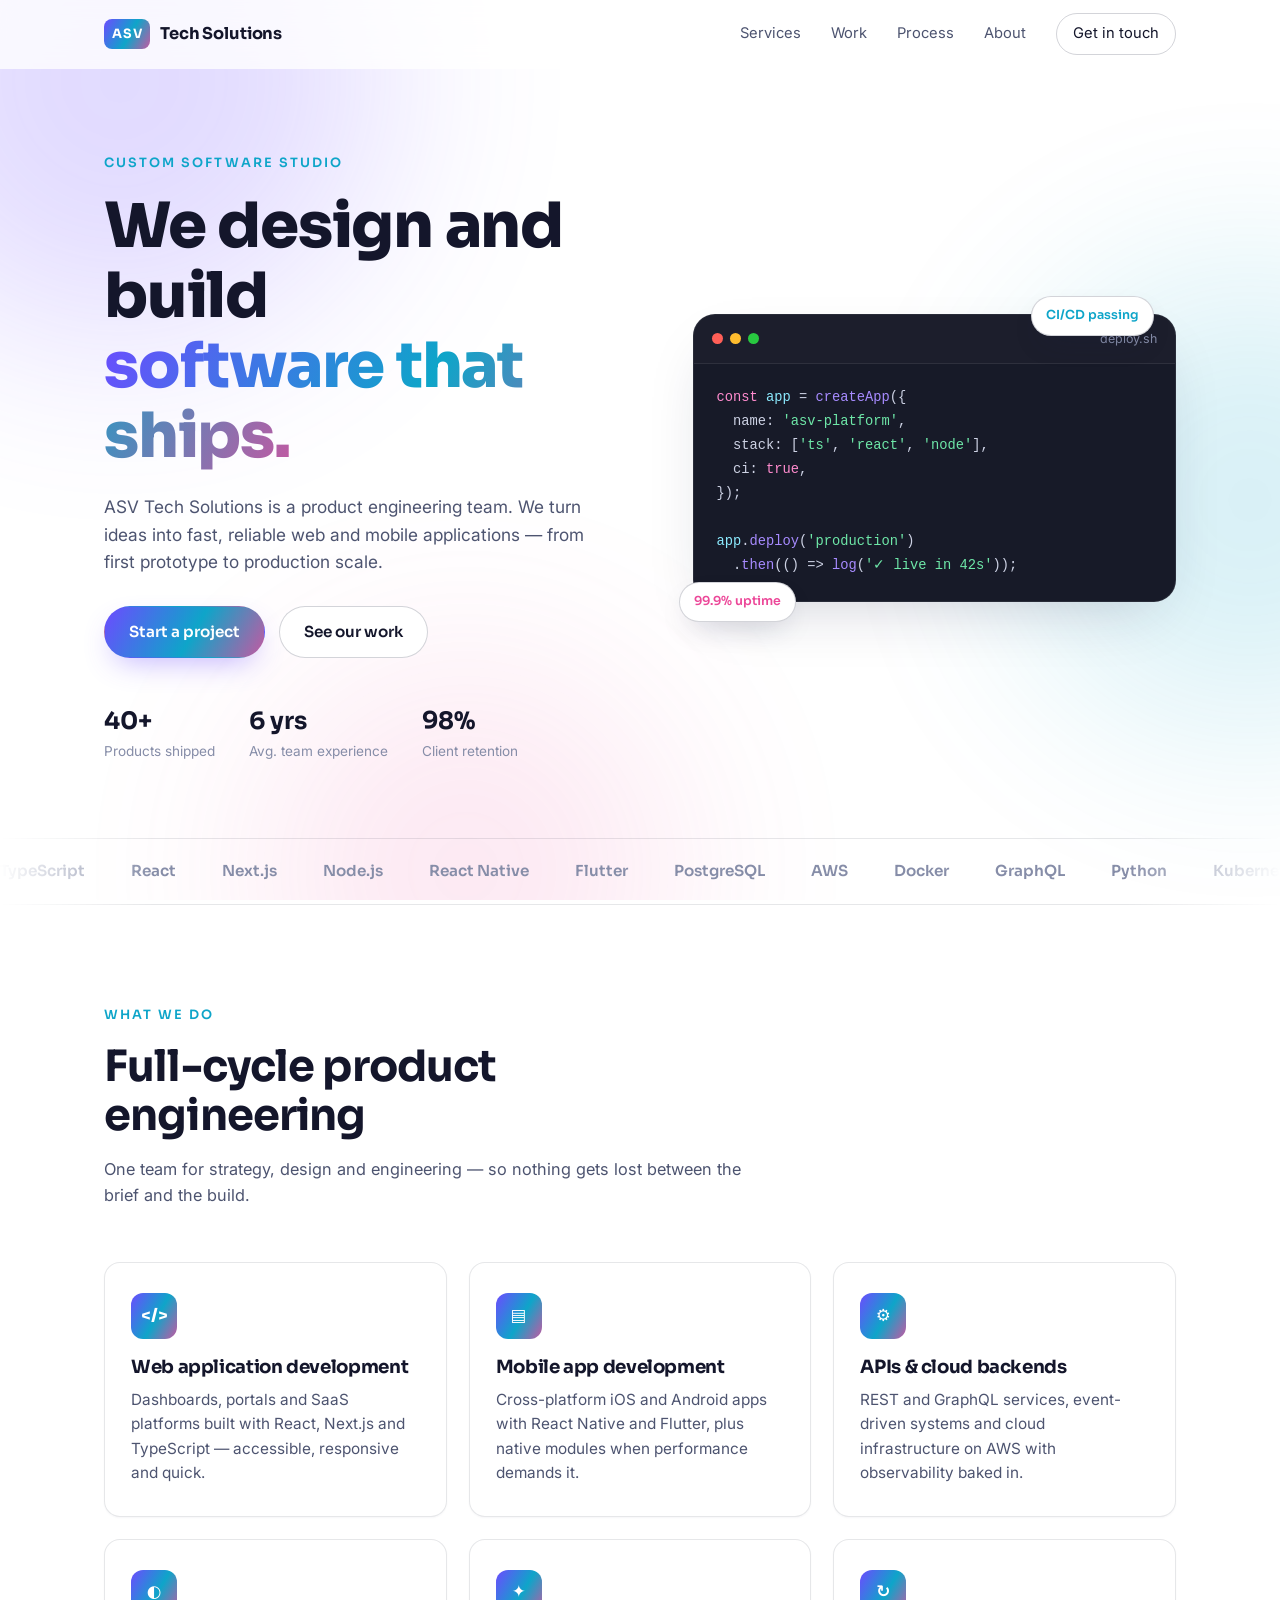
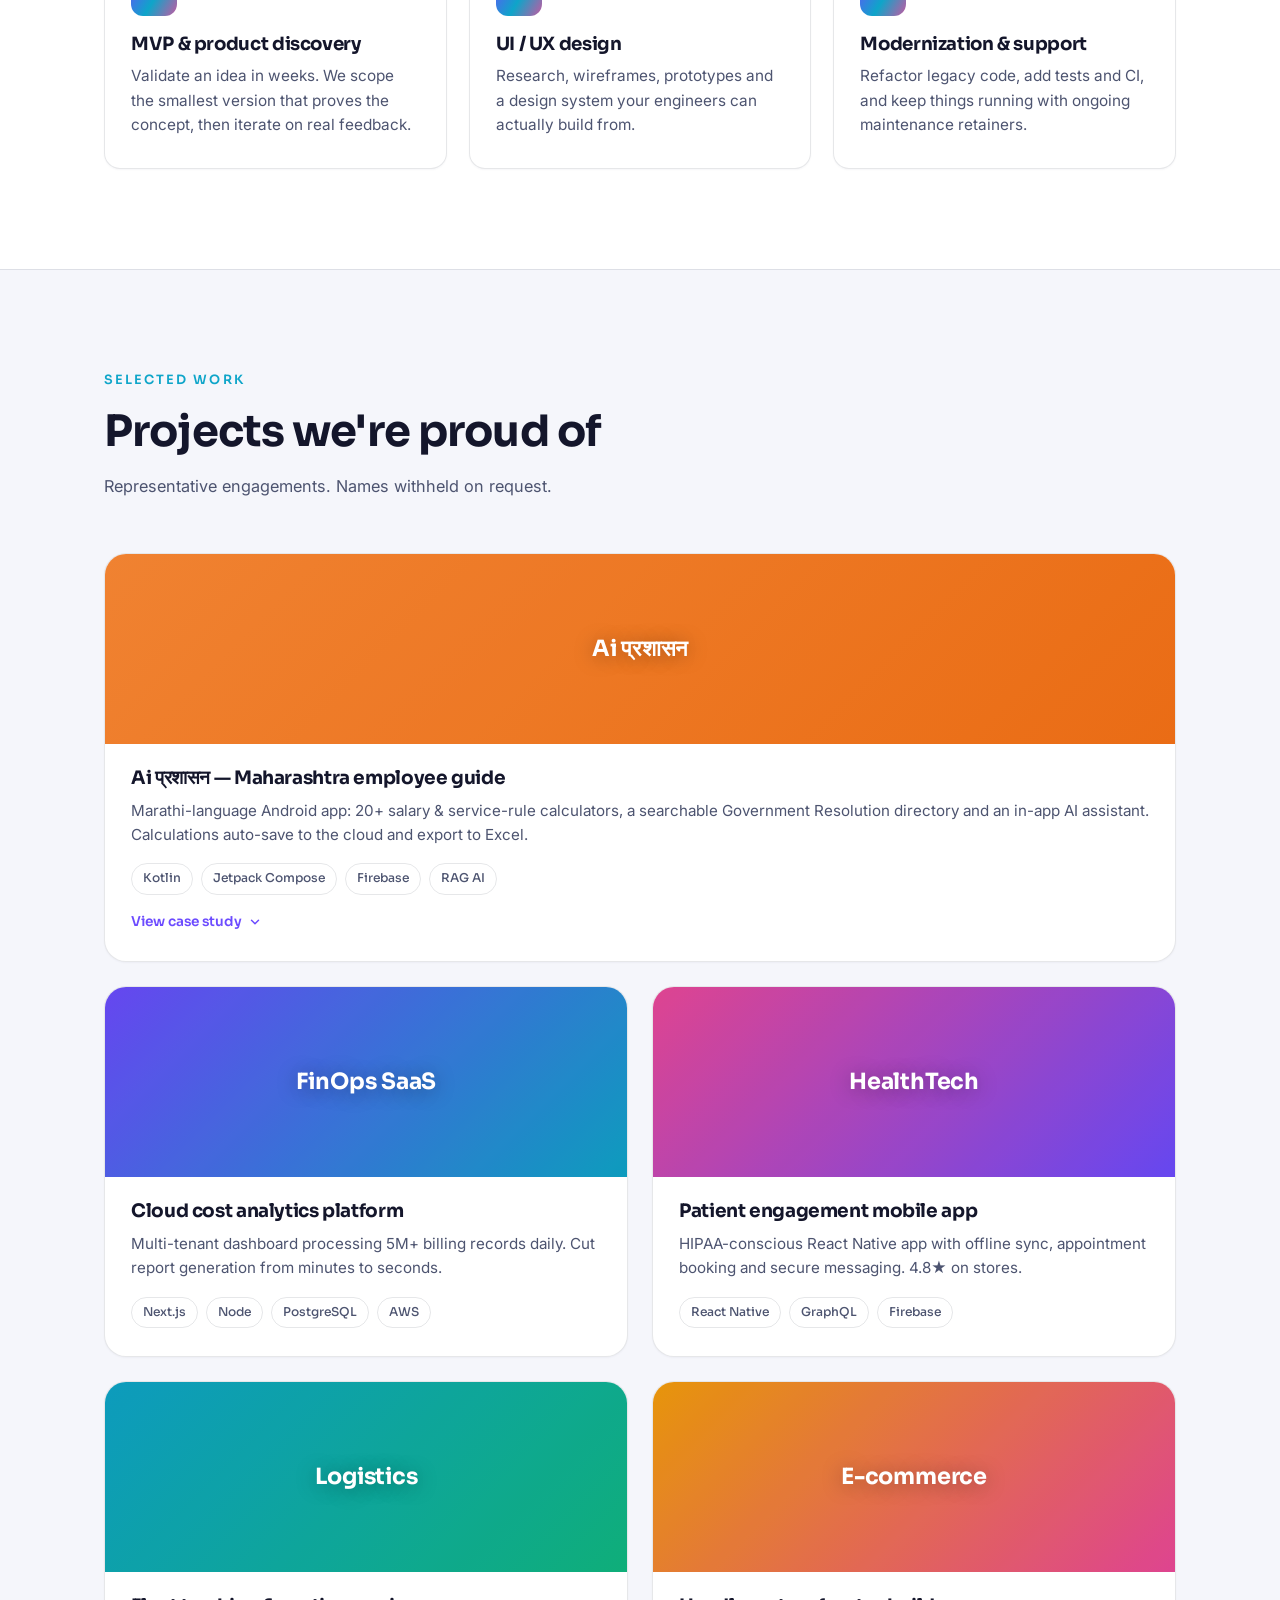
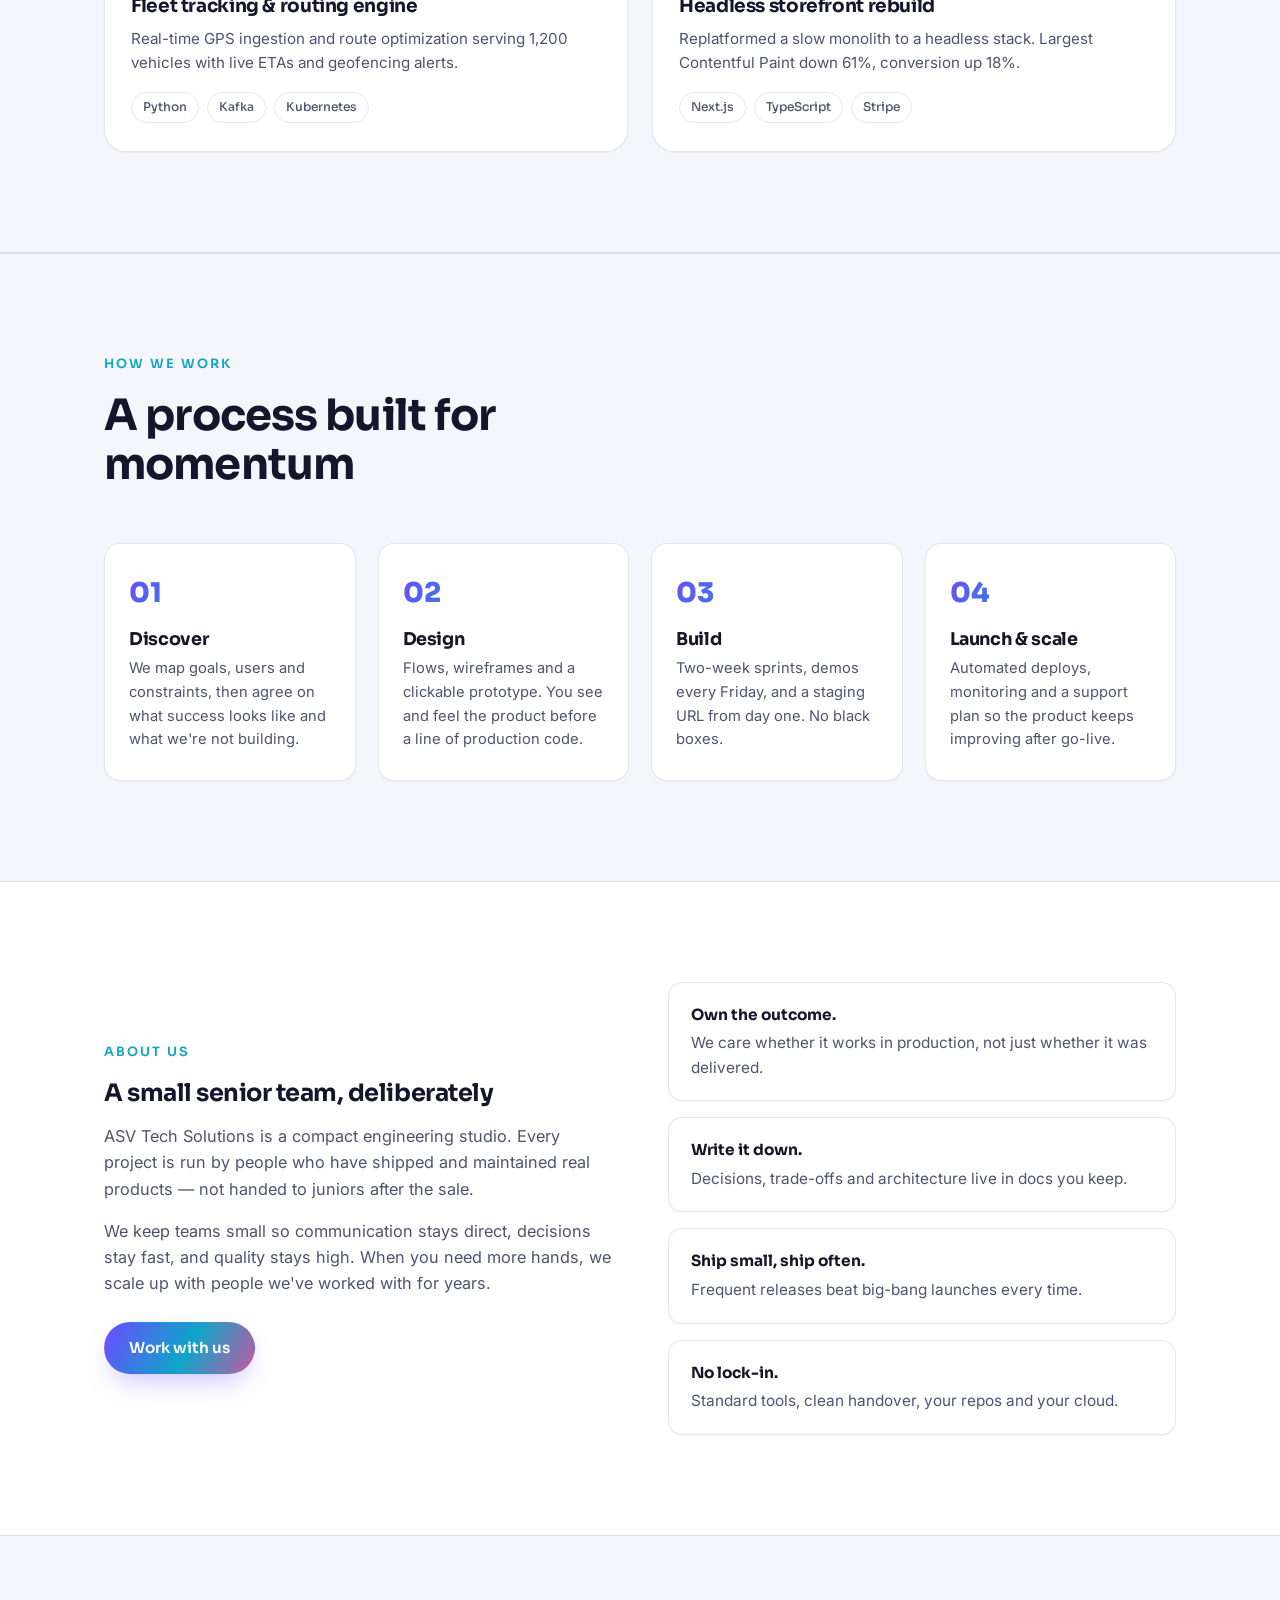
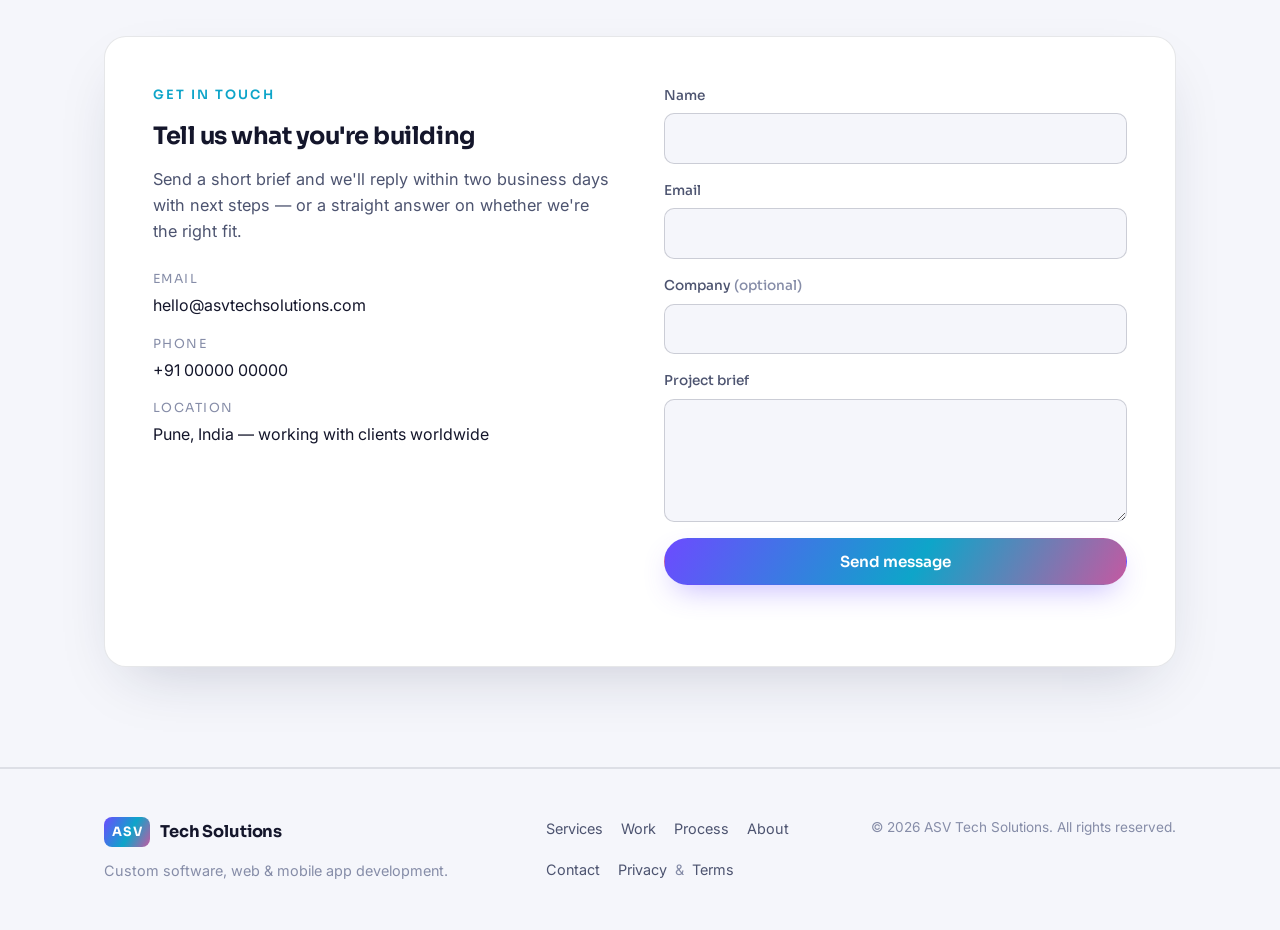
==== commit 98751182: "Fold Ai प्रशासन case study into an expandable card in the Work section Replace the standalone case s" ====
--- a/index.html
+++ b/index.html
@@ -34,7 +34,6 @@
     <nav class="nav" aria-label="Primary">
       <a href="#services">Services</a>
       <a href="#work">Work</a>
-      <a href="#casestudy">Case study</a>
       <a href="#process">Process</a>
       <a href="#about">About</a>
       <a href="#contact" class="nav-cta">Get in touch</a>
@@ -46,7 +45,6 @@
   <div class="mobile-menu" hidden>
     <a href="#services">Services</a>
     <a href="#work">Work</a>
-    <a href="#casestudy">Case study</a>
     <a href="#process">Process</a>
     <a href="#about">About</a>
     <a href="#contact">Get in touch</a>
@@ -179,12 +177,57 @@
         <p class="section-sub">Representative engagements. Names withheld on request.</p>
       </div>
       <div class="work-grid">
-        <article class="work-item reveal">
-          <div class="work-thumb thumb-app"><span>Ai प्रशासन</span></div>
-          <div class="work-body">
-            <h3>Ai प्रशासन — Maharashtra employee guide</h3>
-            <p>Marathi-language Android app: 20+ salary &amp; service-rule calculators, a searchable Government Resolution directory and an in-app AI assistant. Calculations auto-save to the cloud and export to Excel.</p>
-            <ul class="tags"><li>Kotlin</li><li>Jetpack Compose</li><li>Firebase</li><li>RAG AI</li></ul>
+        <article class="work-item work-item--expandable reveal" id="ai-prashasan">
+          <button class="work-toggle" aria-expanded="false" aria-controls="ai-prashasan-panel">
+            <div class="work-thumb thumb-app"><span>Ai प्रशासन</span></div>
+            <div class="work-body">
+              <h3>Ai प्रशासन — Maharashtra employee guide</h3>
+              <p>Marathi-language Android app: 20+ salary &amp; service-rule calculators, a searchable Government Resolution directory and an in-app AI assistant. Calculations auto-save to the cloud and export to Excel.</p>
+              <ul class="tags"><li>Kotlin</li><li>Jetpack Compose</li><li>Firebase</li><li>RAG AI</li></ul>
+              <span class="work-more">View case study <svg width="14" height="14" viewBox="0 0 24 24" fill="none" stroke="currentColor" stroke-width="2.5" stroke-linecap="round" stroke-linejoin="round"><polyline points="6 9 12 15 18 9"></polyline></svg></span>
+            </div>
+          </button>
+          <div class="work-panel" id="ai-prashasan-panel" hidden>
+            <div class="casestudy-grid">
+              <div class="casestudy-copy">
+                <span class="app-badge">
+                  <img src="assets/projects/ai-prashasan/icon.png" alt="Ai प्रशासन app icon" />
+                  <b>Ai&nbsp;प्रशासन</b>
+                  <span>Android · Marathi</span>
+                </span>
+                <h4>A pocket handbook for every Maharashtra government employee</h4>
+                <p>
+                  Ai प्रशासन is a Marathi-language mobile app built for Maharashtra
+                  government employees, bringing salary calculators, service rules and
+                  Government Resolutions together in one place.
+                </p>
+                <ul class="casestudy-features">
+                  <li><b>20+ tools</b> — DA, GPF, pension, gratuity and pay-fixation calculators</li>
+                  <li><b>GR directory</b> — a searchable index of Government Resolutions</li>
+                  <li><b>Rules, in plain language</b> — a guide to Maharashtra Civil Services rules</li>
+                  <li><b>Cloud auto-save &amp; Excel export</b> — every calculation is kept and shareable</li>
+                  <li><b>In-app AI assistant</b> — answers administrative questions on the spot</li>
+                  <li><b>Community help</b> — connects employees across departments for practical guidance</li>
+                </ul>
+                <a href="#contact" class="btn btn-primary">Build something like this</a>
+              </div>
+              <div class="casestudy-visual">
+                <div class="phone-stack">
+                  <div class="phone phone-1">
+                    <img src="assets/projects/ai-prashasan/login.png" alt="Ai प्रशासन login screen" loading="lazy"
+                         onerror="this.parentElement.innerHTML='&lt;div class=&quot;phone-fallback&quot;&gt;Login&lt;/div&gt;'" />
+                  </div>
+                  <div class="phone phone-2">
+                    <img src="assets/projects/ai-prashasan/dashboard.png" alt="Ai प्रशासन tools dashboard" loading="lazy"
+                         onerror="this.parentElement.innerHTML='&lt;div class=&quot;phone-fallback&quot;&gt;Useful Tools&lt;/div&gt;'" />
+                  </div>
+                  <div class="phone phone-3">
+                    <img src="assets/projects/ai-prashasan/ai-assistant.png" alt="Ai प्रशासन AI assistant" loading="lazy"
+                         onerror="this.parentElement.innerHTML='&lt;div class=&quot;phone-fallback&quot;&gt;AI Assistant&lt;/div&gt;'" />
+                  </div>
+                </div>
+              </div>
+            </div>
           </div>
         </article>
         <article class="work-item reveal">
@@ -219,52 +262,6 @@
             <ul class="tags"><li>Next.js</li><li>TypeScript</li><li>Stripe</li></ul>
           </div>
         </article>
-      </div>
-    </div>
-  </section>
-
-  <!-- ============ CASE STUDY: Ai प्रशासन ============ -->
-  <section class="section" id="casestudy">
-    <div class="container">
-      <div class="casestudy-grid">
-        <div class="casestudy-copy reveal">
-          <span class="app-badge">
-            <img src="assets/projects/ai-prashasan/icon.png" alt="Ai प्रशासन app icon" />
-            <b>Ai&nbsp;प्रशासन</b>
-            <span>Android · Marathi</span>
-          </span>
-          <h2>A pocket handbook for every Maharashtra government employee</h2>
-          <p>
-            Ai प्रशासन is a Marathi-language mobile app built for Maharashtra
-            government employees, bringing salary calculators, service rules and
-            Government Resolutions together in one place.
-          </p>
-          <ul class="casestudy-features">
-            <li><b>20+ tools</b> — DA, GPF, pension, gratuity and pay-fixation calculators</li>
-            <li><b>GR directory</b> — a searchable index of Government Resolutions</li>
-            <li><b>Rules, in plain language</b> — a guide to Maharashtra Civil Services rules</li>
-            <li><b>Cloud auto-save &amp; Excel export</b> — every calculation is kept and shareable</li>
-            <li><b>In-app AI assistant</b> — answers administrative questions on the spot</li>
-            <li><b>Community help</b> — connects employees across departments for practical guidance</li>
-          </ul>
-          <a href="#contact" class="btn btn-primary">Build something like this</a>
-        </div>
-        <div class="casestudy-visual reveal">
-          <div class="phone-stack">
-            <div class="phone phone-1">
-              <img src="assets/projects/ai-prashasan/login.png" alt="Ai प्रशासन login screen"
-                   onerror="this.parentElement.innerHTML='&lt;div class=&quot;phone-fallback&quot;&gt;Login&lt;/div&gt;'" />
-            </div>
-            <div class="phone phone-2">
-              <img src="assets/projects/ai-prashasan/dashboard.png" alt="Ai प्रशासन tools dashboard"
-                   onerror="this.parentElement.innerHTML='&lt;div class=&quot;phone-fallback&quot;&gt;Useful Tools&lt;/div&gt;'" />
-            </div>
-            <div class="phone phone-3">
-              <img src="assets/projects/ai-prashasan/ai-assistant.png" alt="Ai प्रशासन AI assistant"
-                   onerror="this.parentElement.innerHTML='&lt;div class=&quot;phone-fallback&quot;&gt;AI Assistant&lt;/div&gt;'" />
-            </div>
-          </div>
-        </div>
       </div>
     </div>
   </section>
--- a/assets/styles.css
+++ b/assets/styles.css
@@ -204,6 +204,33 @@
   box-shadow: 0 1px 2px rgba(24, 30, 70, 0.04);
 }
 .work-item:hover { transform: translateY(-4px); border-color: var(--border-strong); box-shadow: 0 24px 50px -26px rgba(24, 30, 70, 0.24); }
+
+/* expandable work item (Ai प्रशासन) */
+.work-item--expandable { grid-column: 1 / -1; }
+.work-item--expandable:hover { transform: none; }
+.work-toggle {
+  display: block; width: 100%; text-align: left; background: none; border: 0; padding: 0;
+  cursor: pointer; color: inherit; font: inherit;
+}
+.work-toggle .work-thumb { transition: filter 0.2s ease; }
+.work-toggle:hover .work-thumb { filter: brightness(1.05); }
+.work-more {
+  display: inline-flex; align-items: center; gap: 6px; margin-top: 16px;
+  font-family: var(--font-head); font-weight: 600; font-size: 0.85rem; color: var(--brand);
+}
+.work-more svg { transition: transform 0.25s ease; }
+.work-toggle[aria-expanded="true"] .work-more svg { transform: rotate(180deg); }
+.work-panel {
+  padding: 8px 26px 32px;
+  border-top: 1px solid var(--border);
+  animation: panelIn 0.3s ease;
+}
+@keyframes panelIn { from { opacity: 0; transform: translateY(-6px); } to { opacity: 1; transform: none; } }
+.work-panel .casestudy-grid { gap: 40px; align-items: center; padding-top: 24px; }
+.work-panel .casestudy-copy h4 {
+  font-family: var(--font-head); font-size: clamp(1.3rem, 2.6vw, 1.7rem); margin: 4px 0 0;
+  letter-spacing: -0.01em;
+}
 .work-thumb {
   height: 190px; display: grid; place-items: center; position: relative;
   font-family: var(--font-head); font-weight: 700; font-size: 1.4rem; color: #fff;
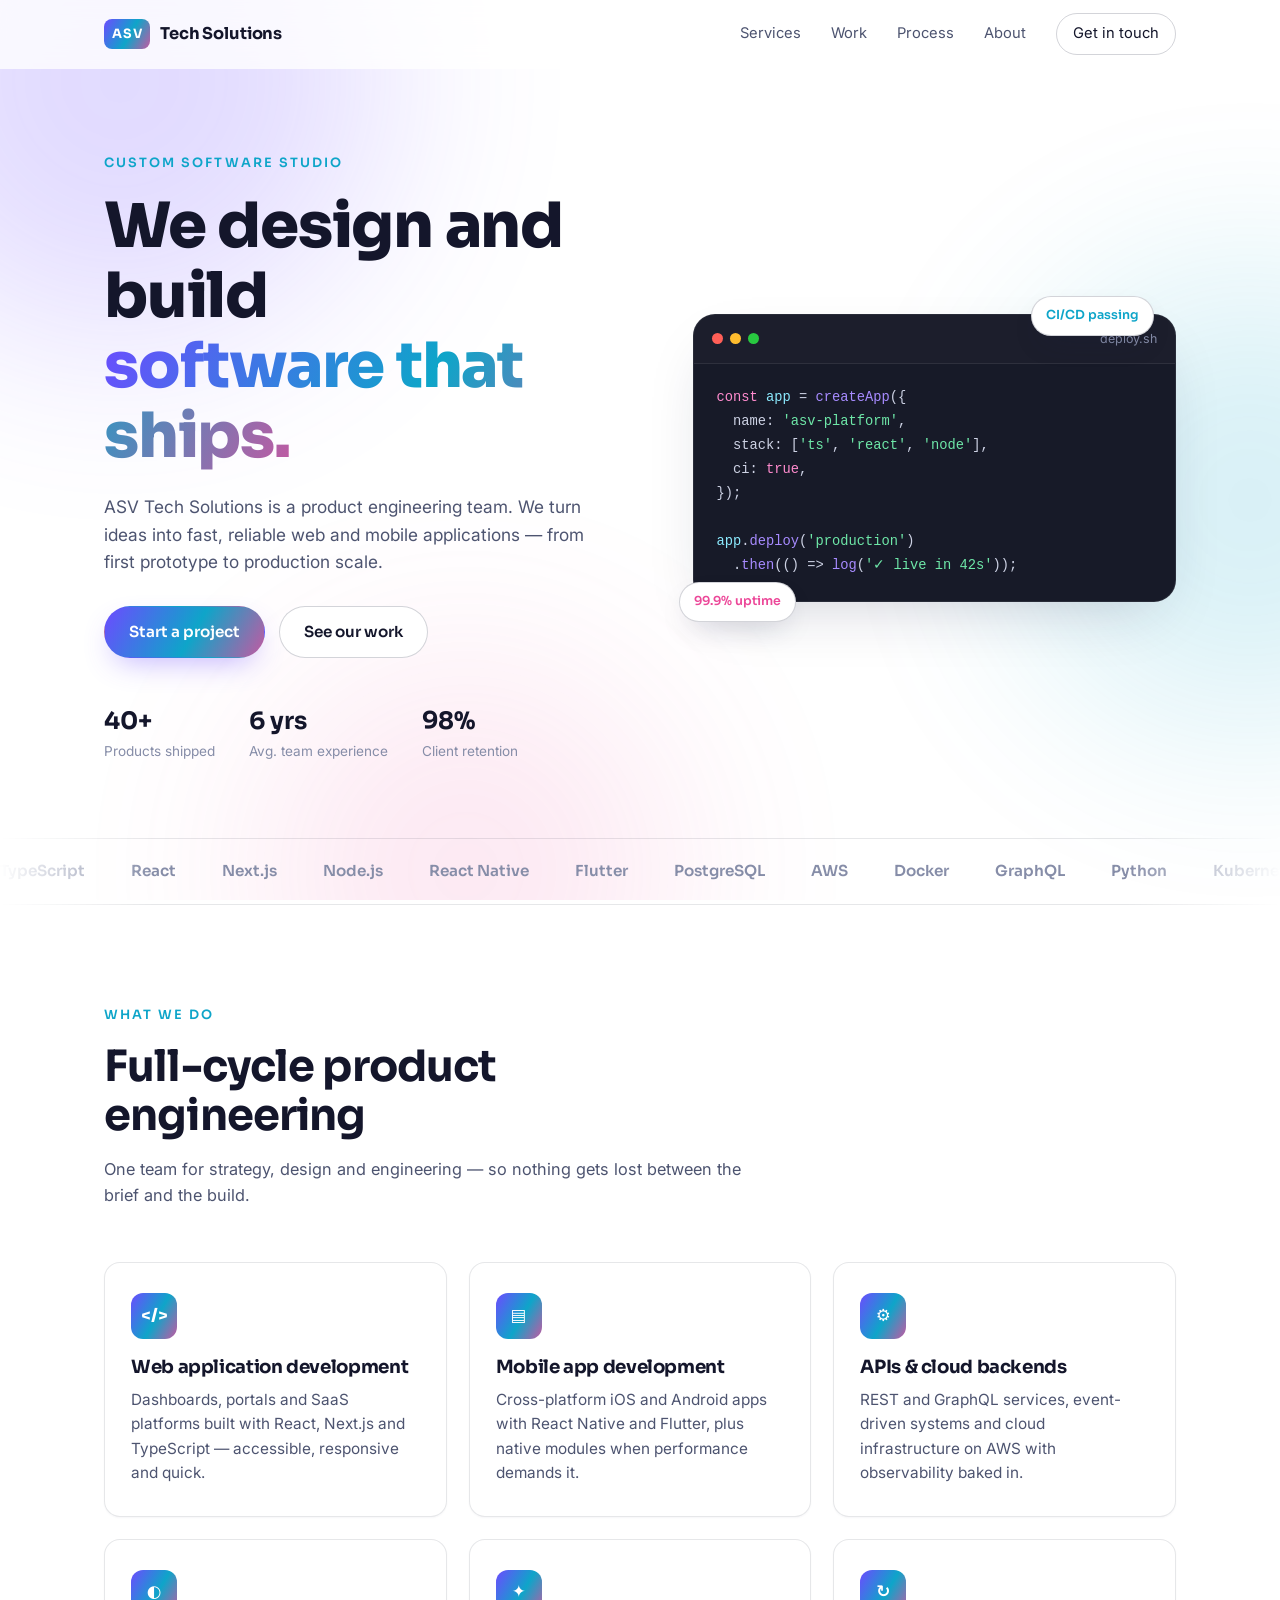
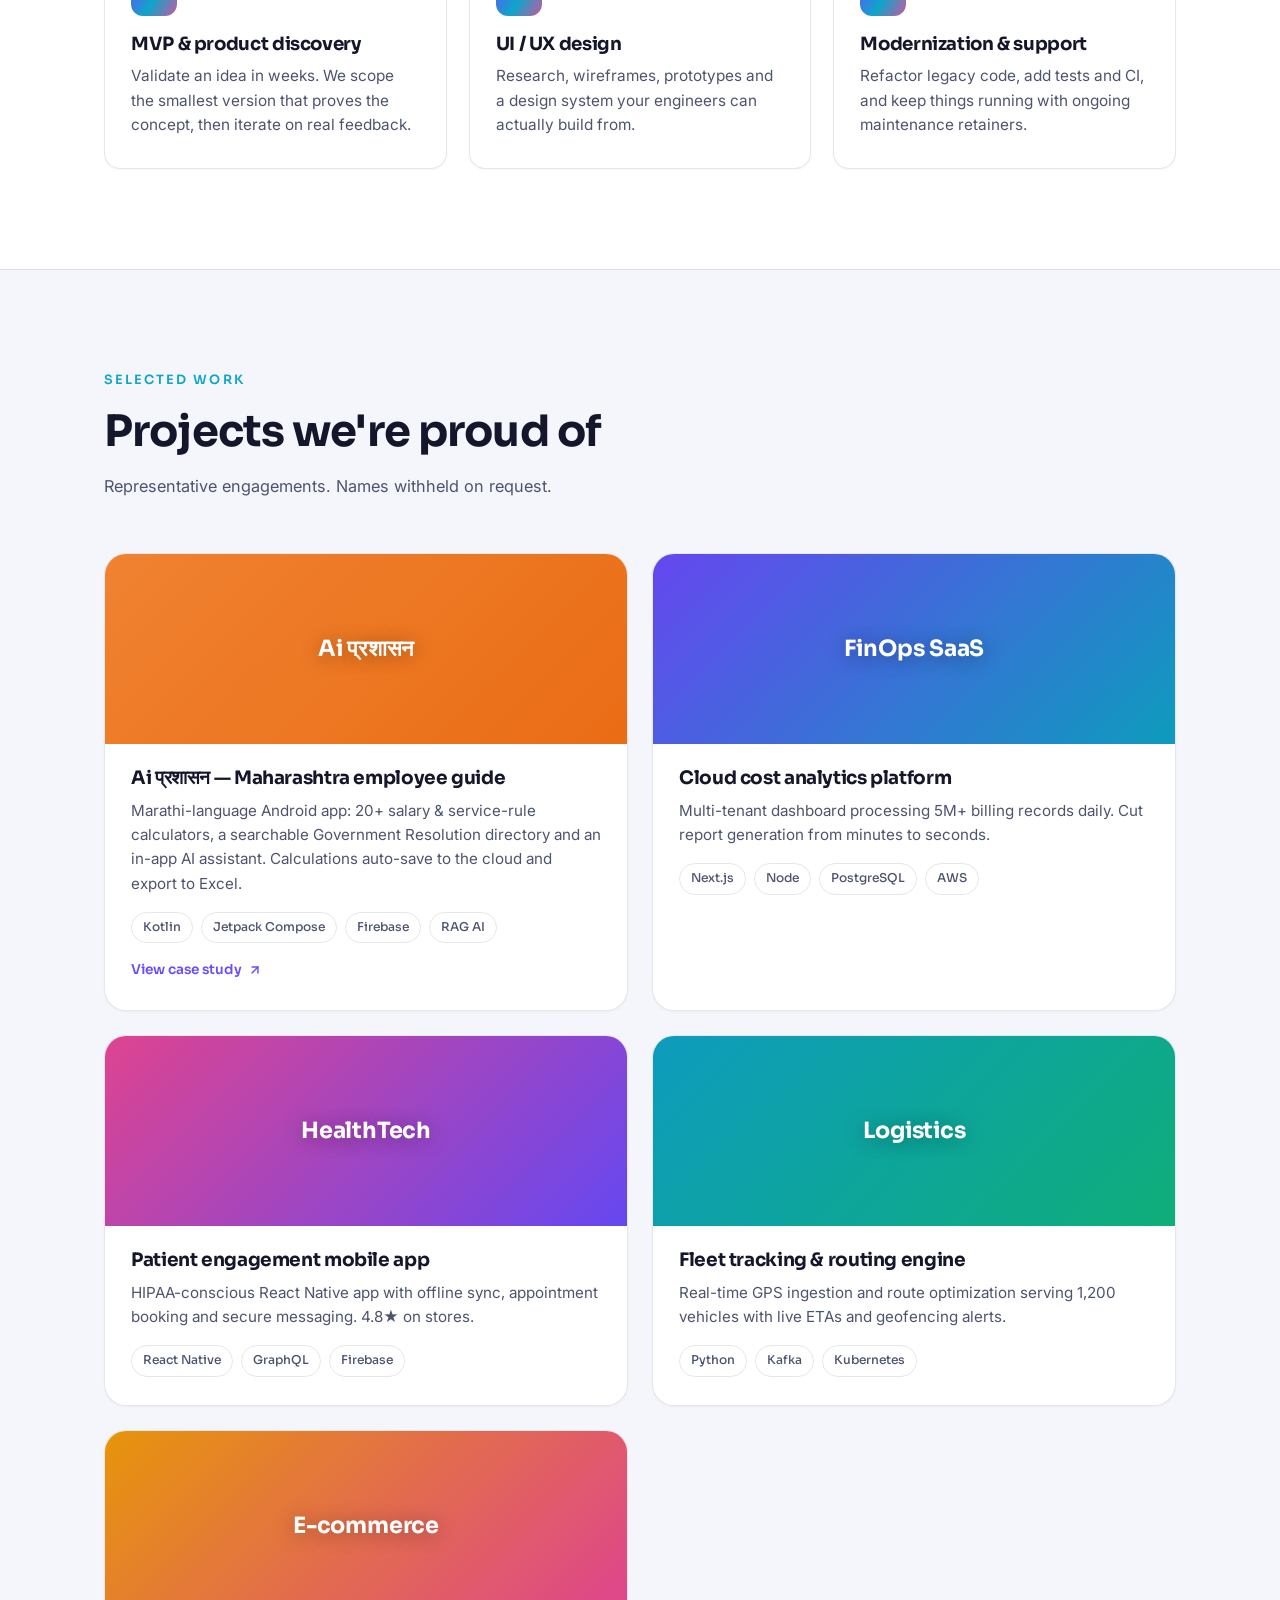
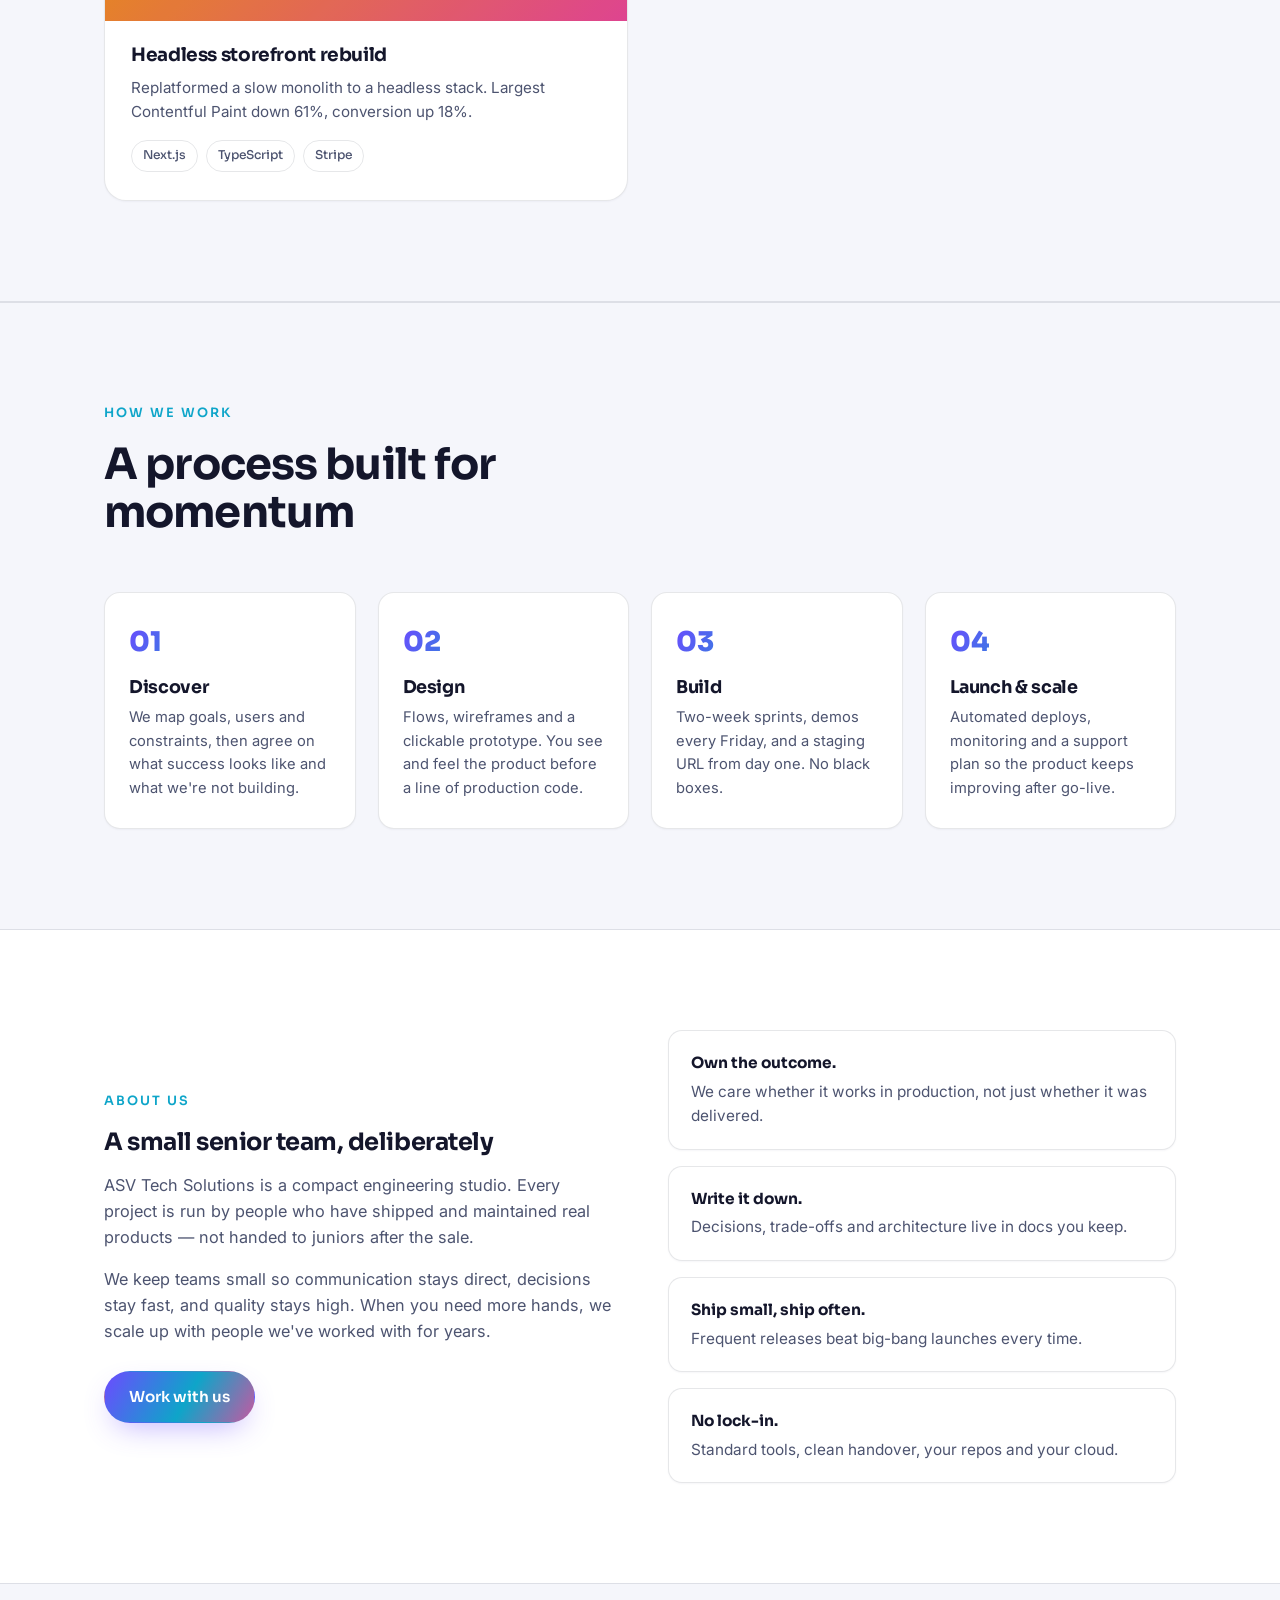
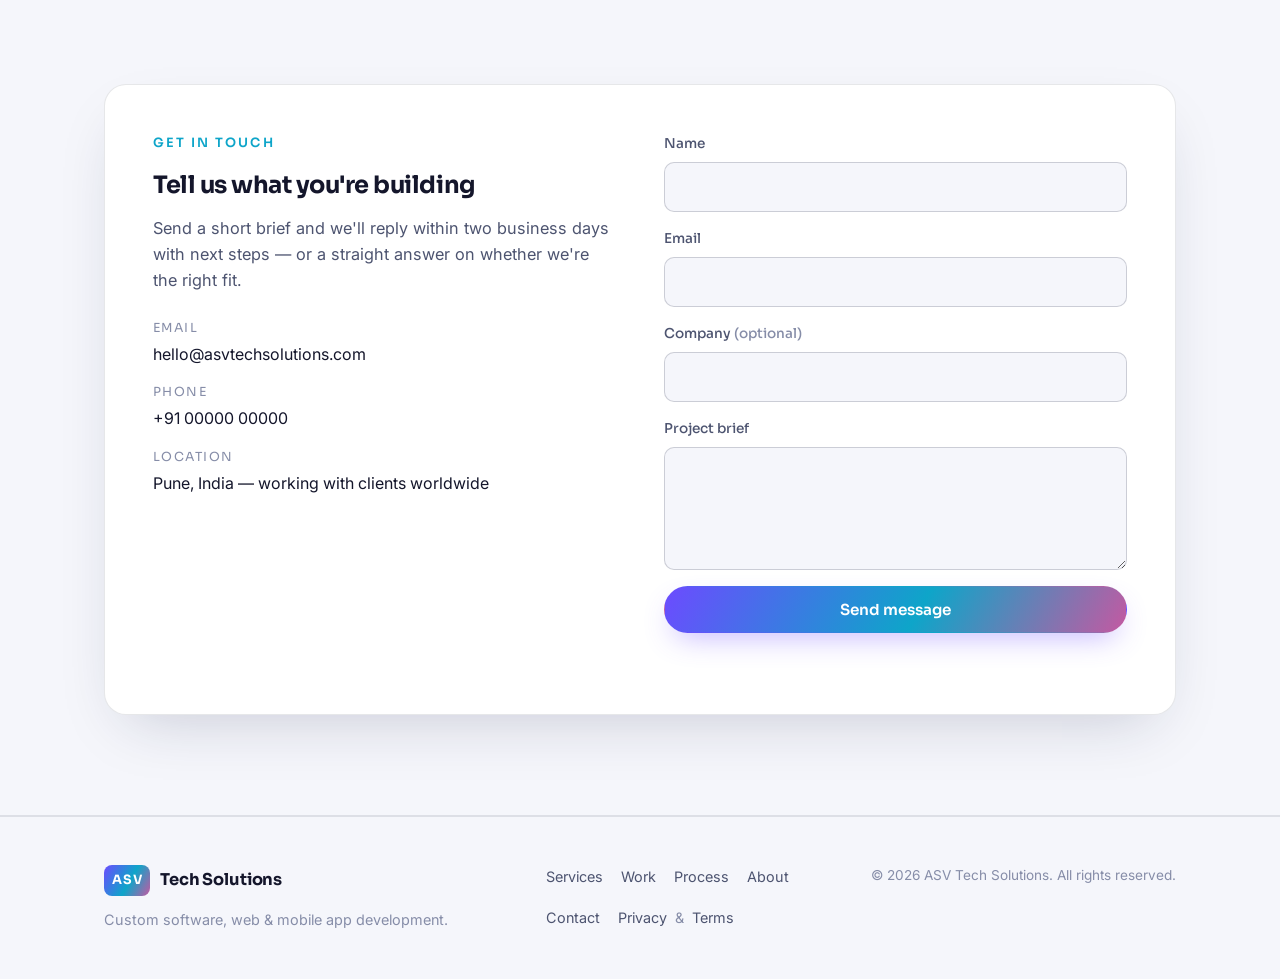
==== commit 43ebb04c: "Make Ai प्रशासन a normal grid card that opens a case study modal - Ai प्रशासन now matches the other " ====
--- a/index.html
+++ b/index.html
@@ -177,59 +177,15 @@
         <p class="section-sub">Representative engagements. Names withheld on request.</p>
       </div>
       <div class="work-grid">
-        <article class="work-item work-item--expandable reveal" id="ai-prashasan">
-          <button class="work-toggle" aria-expanded="false" aria-controls="ai-prashasan-panel">
-            <div class="work-thumb thumb-app"><span>Ai प्रशासन</span></div>
-            <div class="work-body">
-              <h3>Ai प्रशासन — Maharashtra employee guide</h3>
-              <p>Marathi-language Android app: 20+ salary &amp; service-rule calculators, a searchable Government Resolution directory and an in-app AI assistant. Calculations auto-save to the cloud and export to Excel.</p>
-              <ul class="tags"><li>Kotlin</li><li>Jetpack Compose</li><li>Firebase</li><li>RAG AI</li></ul>
-              <span class="work-more">View case study <svg width="14" height="14" viewBox="0 0 24 24" fill="none" stroke="currentColor" stroke-width="2.5" stroke-linecap="round" stroke-linejoin="round"><polyline points="6 9 12 15 18 9"></polyline></svg></span>
-            </div>
-          </button>
-          <div class="work-panel" id="ai-prashasan-panel" hidden>
-            <div class="casestudy-grid">
-              <div class="casestudy-copy">
-                <span class="app-badge">
-                  <img src="assets/projects/ai-prashasan/icon.png" alt="Ai प्रशासन app icon" />
-                  <b>Ai&nbsp;प्रशासन</b>
-                  <span>Android · Marathi</span>
-                </span>
-                <h4>A pocket handbook for every Maharashtra government employee</h4>
-                <p>
-                  Ai प्रशासन is a Marathi-language mobile app built for Maharashtra
-                  government employees, bringing salary calculators, service rules and
-                  Government Resolutions together in one place.
-                </p>
-                <ul class="casestudy-features">
-                  <li><b>20+ tools</b> — DA, GPF, pension, gratuity and pay-fixation calculators</li>
-                  <li><b>GR directory</b> — a searchable index of Government Resolutions</li>
-                  <li><b>Rules, in plain language</b> — a guide to Maharashtra Civil Services rules</li>
-                  <li><b>Cloud auto-save &amp; Excel export</b> — every calculation is kept and shareable</li>
-                  <li><b>In-app AI assistant</b> — answers administrative questions on the spot</li>
-                  <li><b>Community help</b> — connects employees across departments for practical guidance</li>
-                </ul>
-                <a href="#contact" class="btn btn-primary">Build something like this</a>
-              </div>
-              <div class="casestudy-visual">
-                <div class="phone-stack">
-                  <div class="phone phone-1">
-                    <img src="assets/projects/ai-prashasan/login.png" alt="Ai प्रशासन login screen" loading="lazy"
-                         onerror="this.parentElement.innerHTML='&lt;div class=&quot;phone-fallback&quot;&gt;Login&lt;/div&gt;'" />
-                  </div>
-                  <div class="phone phone-2">
-                    <img src="assets/projects/ai-prashasan/dashboard.png" alt="Ai प्रशासन tools dashboard" loading="lazy"
-                         onerror="this.parentElement.innerHTML='&lt;div class=&quot;phone-fallback&quot;&gt;Useful Tools&lt;/div&gt;'" />
-                  </div>
-                  <div class="phone phone-3">
-                    <img src="assets/projects/ai-prashasan/ai-assistant.png" alt="Ai प्रशासन AI assistant" loading="lazy"
-                         onerror="this.parentElement.innerHTML='&lt;div class=&quot;phone-fallback&quot;&gt;AI Assistant&lt;/div&gt;'" />
-                  </div>
-                </div>
-              </div>
-            </div>
-          </div>
-        </article>
+        <button class="work-item work-item--clickable reveal" data-modal="modal-ai-prashasan" type="button">
+          <div class="work-thumb thumb-app"><span>Ai प्रशासन</span></div>
+          <div class="work-body">
+            <h3>Ai प्रशासन — Maharashtra employee guide</h3>
+            <p>Marathi-language Android app: 20+ salary &amp; service-rule calculators, a searchable Government Resolution directory and an in-app AI assistant. Calculations auto-save to the cloud and export to Excel.</p>
+            <ul class="tags"><li>Kotlin</li><li>Jetpack Compose</li><li>Firebase</li><li>RAG AI</li></ul>
+            <span class="work-more">View case study <svg width="14" height="14" viewBox="0 0 24 24" fill="none" stroke="currentColor" stroke-width="2.5" stroke-linecap="round" stroke-linejoin="round"><line x1="7" y1="17" x2="17" y2="7"></line><polyline points="7 7 17 7 17 17"></polyline></svg></span>
+          </div>
+        </button>
         <article class="work-item reveal">
           <div class="work-thumb thumb-1"><span>FinOps SaaS</span></div>
           <div class="work-body">
@@ -367,6 +323,58 @@
   </section>
 </main>
 
+<!-- ============ MODAL: Ai प्रशासन case study ============ -->
+<div class="modal" id="modal-ai-prashasan" hidden>
+  <div class="modal-overlay" data-close></div>
+  <div class="modal-dialog" role="dialog" aria-modal="true" aria-labelledby="modal-ai-title">
+    <button class="modal-close" aria-label="Close" data-close>
+      <svg width="20" height="20" viewBox="0 0 24 24" fill="none" stroke="currentColor" stroke-width="2.5" stroke-linecap="round"><line x1="18" y1="6" x2="6" y2="18"></line><line x1="6" y1="6" x2="18" y2="18"></line></svg>
+    </button>
+    <div class="modal-body">
+      <div class="casestudy-grid">
+        <div class="casestudy-copy">
+          <span class="app-badge">
+            <img src="assets/projects/ai-prashasan/icon.png" alt="Ai प्रशासन app icon" />
+            <b>Ai&nbsp;प्रशासन</b>
+            <span>Android · Marathi</span>
+          </span>
+          <h3 id="modal-ai-title">A pocket handbook for every Maharashtra government employee</h3>
+          <p>
+            Ai प्रशासन is a Marathi-language mobile app built for Maharashtra
+            government employees, bringing salary calculators, service rules and
+            Government Resolutions together in one place.
+          </p>
+          <ul class="casestudy-features">
+            <li><b>20+ tools</b> — DA, GPF, pension, gratuity and pay-fixation calculators</li>
+            <li><b>GR directory</b> — a searchable index of Government Resolutions</li>
+            <li><b>Rules, in plain language</b> — a guide to Maharashtra Civil Services rules</li>
+            <li><b>Cloud auto-save &amp; Excel export</b> — every calculation is kept and shareable</li>
+            <li><b>In-app AI assistant</b> — answers administrative questions on the spot</li>
+            <li><b>Community help</b> — connects employees across departments for practical guidance</li>
+          </ul>
+          <a href="#contact" class="btn btn-primary" data-close>Build something like this</a>
+        </div>
+        <div class="casestudy-visual">
+          <div class="phone-stack">
+            <div class="phone phone-1">
+              <img src="assets/projects/ai-prashasan/login.png" alt="Ai प्रशासन login screen" loading="lazy"
+                   onerror="this.parentElement.innerHTML='&lt;div class=&quot;phone-fallback&quot;&gt;Login&lt;/div&gt;'" />
+            </div>
+            <div class="phone phone-2">
+              <img src="assets/projects/ai-prashasan/dashboard.png" alt="Ai प्रशासन tools dashboard" loading="lazy"
+                   onerror="this.parentElement.innerHTML='&lt;div class=&quot;phone-fallback&quot;&gt;Useful Tools&lt;/div&gt;'" />
+            </div>
+            <div class="phone phone-3">
+              <img src="assets/projects/ai-prashasan/ai-assistant.png" alt="Ai प्रशासन AI assistant" loading="lazy"
+                   onerror="this.parentElement.innerHTML='&lt;div class=&quot;phone-fallback&quot;&gt;AI Assistant&lt;/div&gt;'" />
+            </div>
+          </div>
+        </div>
+      </div>
+    </div>
+  </div>
+</div>
+
 <!-- ============ FOOTER ============ -->
 <footer class="site-footer">
   <div class="container footer-inner">
--- a/assets/styles.css
+++ b/assets/styles.css
@@ -205,31 +205,52 @@
 }
 .work-item:hover { transform: translateY(-4px); border-color: var(--border-strong); box-shadow: 0 24px 50px -26px rgba(24, 30, 70, 0.24); }
 
-/* expandable work item (Ai प्रशासन) */
-.work-item--expandable { grid-column: 1 / -1; }
-.work-item--expandable:hover { transform: none; }
-.work-toggle {
-  display: block; width: 100%; text-align: left; background: none; border: 0; padding: 0;
-  cursor: pointer; color: inherit; font: inherit;
-}
-.work-toggle .work-thumb { transition: filter 0.2s ease; }
-.work-toggle:hover .work-thumb { filter: brightness(1.05); }
+/* clickable work item (opens modal) */
+.work-item--clickable {
+  display: flex; flex-direction: column; text-align: left; padding: 0;
+  font: inherit; color: inherit; cursor: pointer;
+}
+.work-item--clickable .work-thumb { width: 100%; }
 .work-more {
   display: inline-flex; align-items: center; gap: 6px; margin-top: 16px;
   font-family: var(--font-head); font-weight: 600; font-size: 0.85rem; color: var(--brand);
 }
-.work-more svg { transition: transform 0.25s ease; }
-.work-toggle[aria-expanded="true"] .work-more svg { transform: rotate(180deg); }
-.work-panel {
-  padding: 8px 26px 32px;
-  border-top: 1px solid var(--border);
-  animation: panelIn 0.3s ease;
-}
-@keyframes panelIn { from { opacity: 0; transform: translateY(-6px); } to { opacity: 1; transform: none; } }
-.work-panel .casestudy-grid { gap: 40px; align-items: center; padding-top: 24px; }
-.work-panel .casestudy-copy h4 {
-  font-family: var(--font-head); font-size: clamp(1.3rem, 2.6vw, 1.7rem); margin: 4px 0 0;
+.work-item--clickable:hover .work-more { gap: 9px; }
+.work-more svg { transition: transform 0.2s ease; }
+
+/* ---------- modal ---------- */
+.modal { position: fixed; inset: 0; z-index: 200; display: grid; place-items: center; padding: 24px; }
+.modal[hidden] { display: none; }
+.modal-overlay {
+  position: absolute; inset: 0; background: rgba(16, 20, 45, 0.55);
+  backdrop-filter: blur(4px); animation: fadeIn 0.2s ease;
+}
+.modal-dialog {
+  position: relative; width: 100%; max-width: 960px; max-height: 88vh; overflow-y: auto;
+  background: var(--surface); border: 1px solid var(--border); border-radius: var(--radius-lg);
+  box-shadow: 0 40px 100px -30px rgba(16, 20, 45, 0.5);
+  animation: modalIn 0.25s cubic-bezier(0.16, 1, 0.3, 1);
+}
+@keyframes fadeIn { from { opacity: 0; } to { opacity: 1; } }
+@keyframes modalIn { from { opacity: 0; transform: translateY(16px) scale(0.98); } to { opacity: 1; transform: none; } }
+.modal-close {
+  position: absolute; top: 16px; right: 16px; z-index: 2;
+  width: 38px; height: 38px; display: grid; place-items: center;
+  background: var(--bg-alt); border: 1px solid var(--border); border-radius: 50%;
+  color: var(--text-dim); cursor: pointer; transition: background 0.15s ease, color 0.15s ease;
+}
+.modal-close:hover { background: var(--surface-2); color: var(--text); }
+.modal-body { padding: 44px; }
+.modal-body .casestudy-grid { gap: 44px; align-items: center; }
+.modal-body .casestudy-copy h3 {
+  font-family: var(--font-head); font-size: clamp(1.3rem, 2.6vw, 1.8rem); margin: 4px 0 0;
   letter-spacing: -0.01em;
+}
+body.modal-open { overflow: hidden; }
+
+@media (max-width: 940px) {
+  .modal-body { padding: 32px 24px; }
+  .modal-body .casestudy-grid { gap: 32px; }
 }
 .work-thumb {
   height: 190px; display: grid; place-items: center; position: relative;
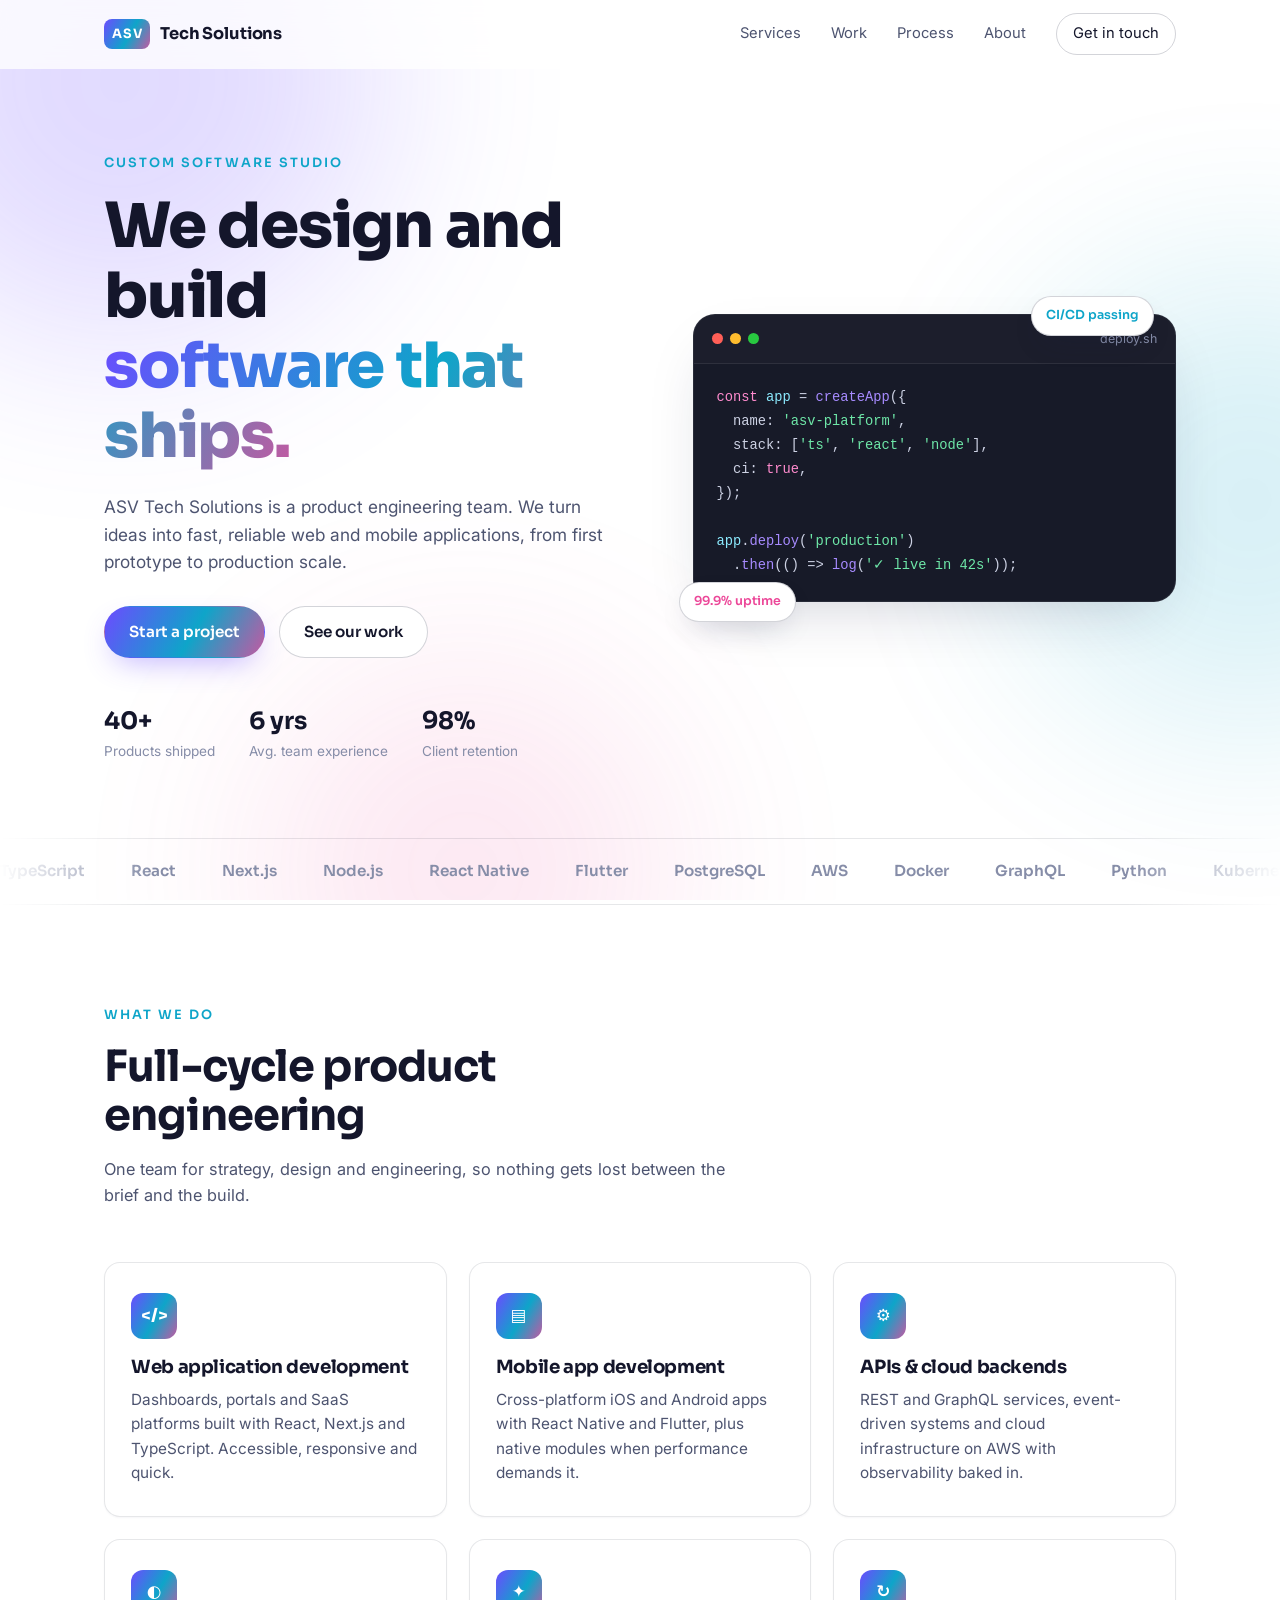
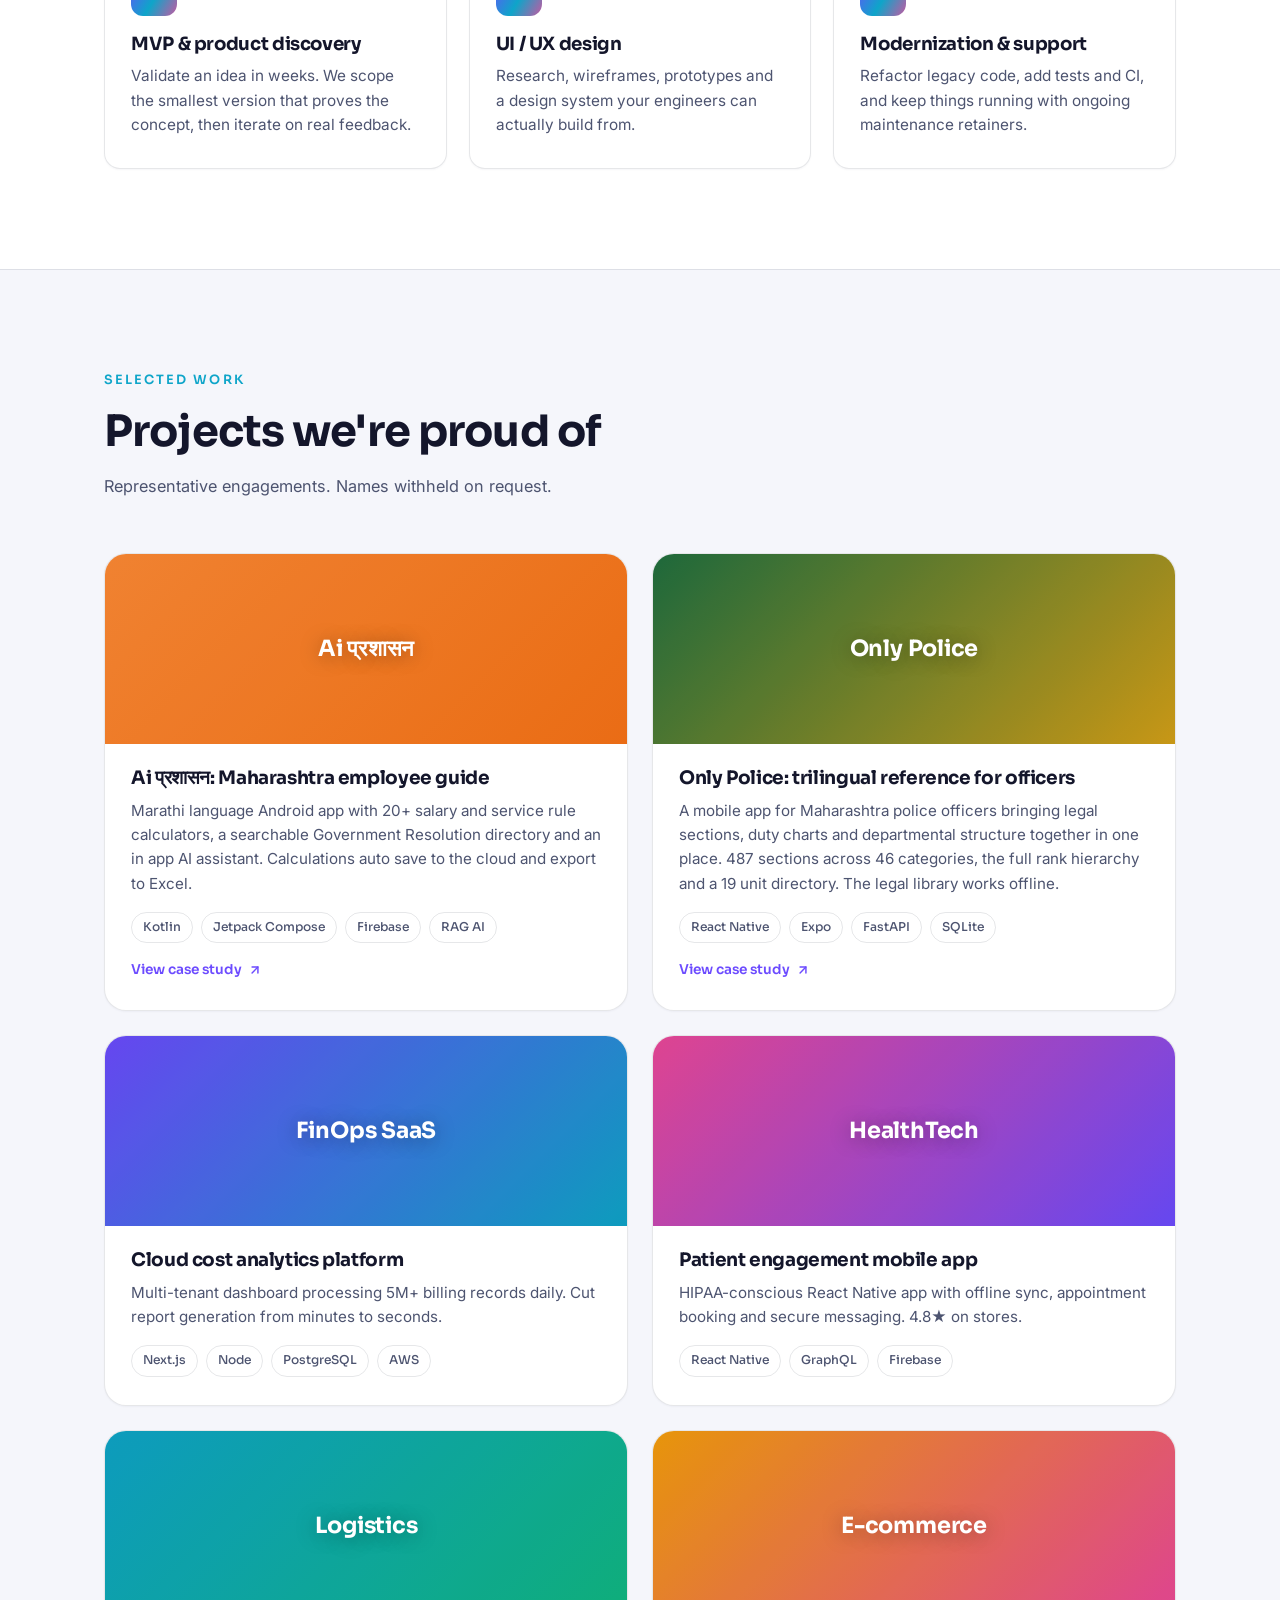
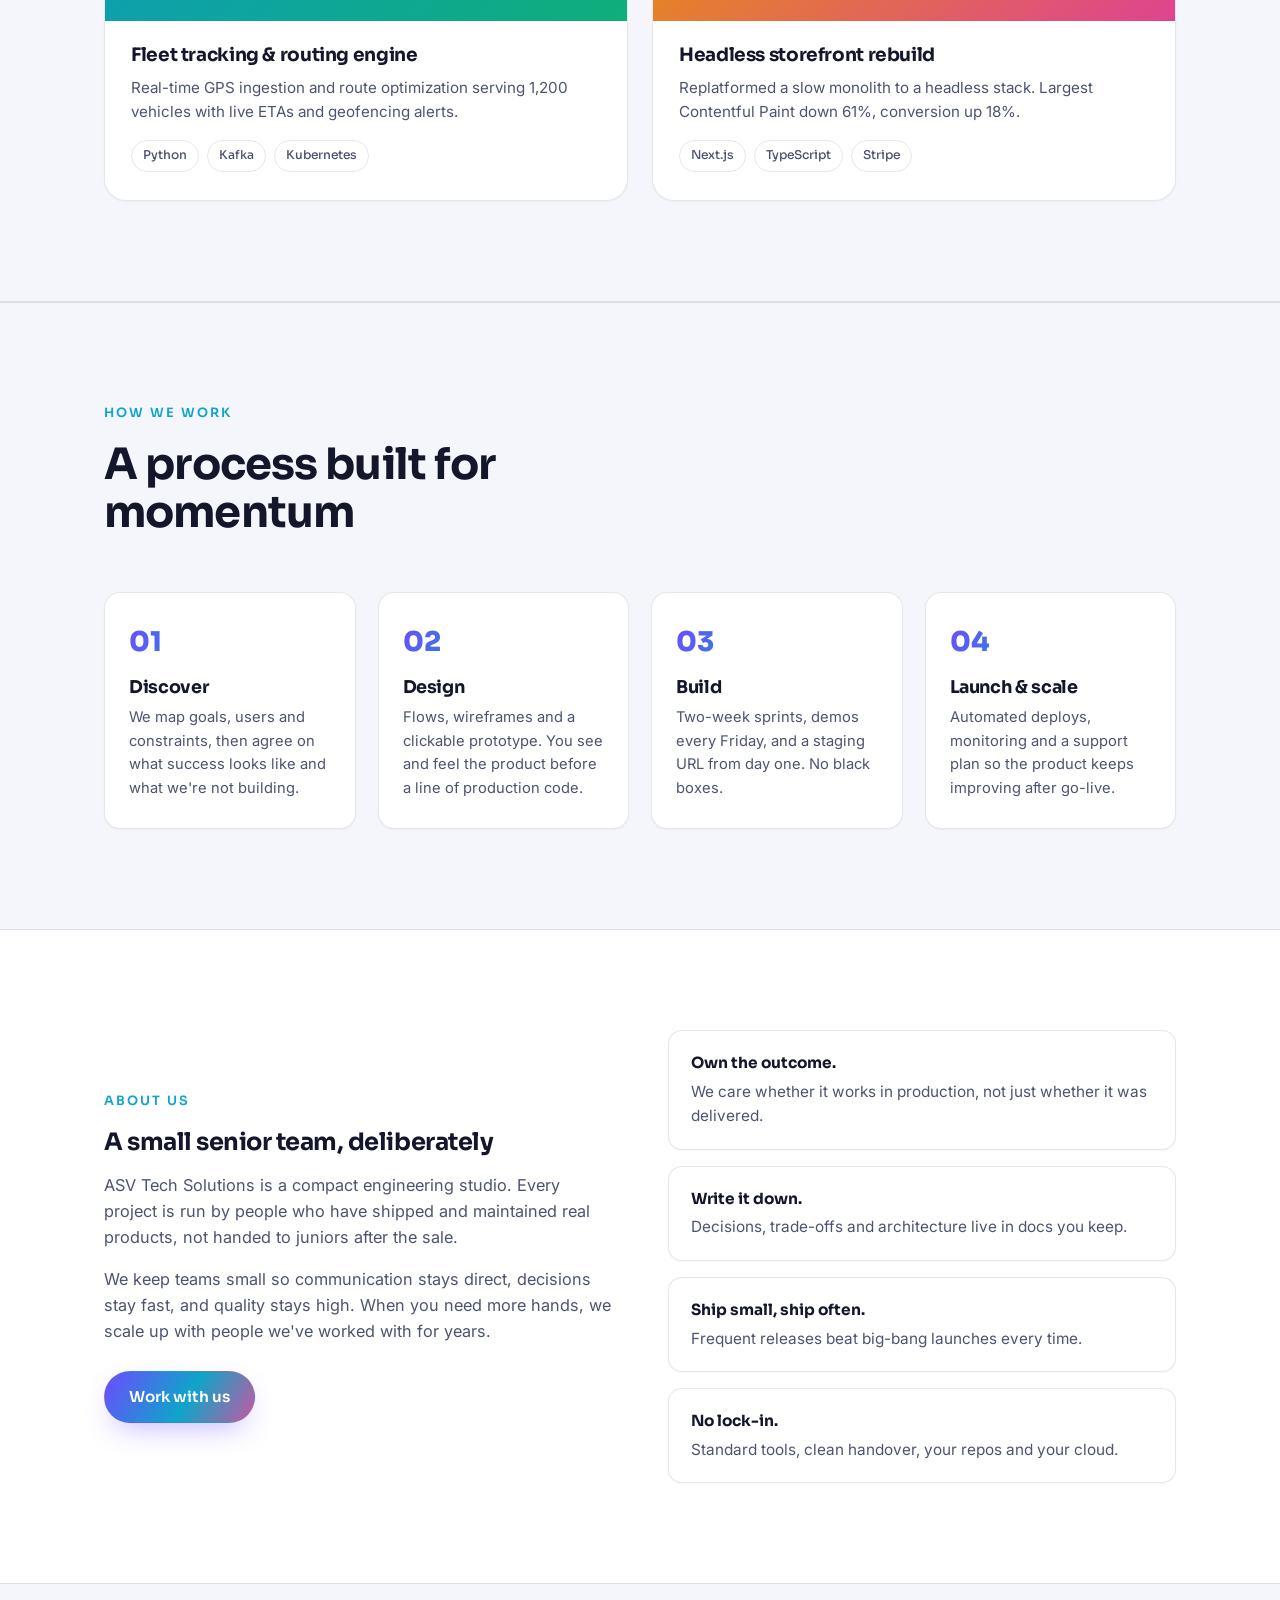
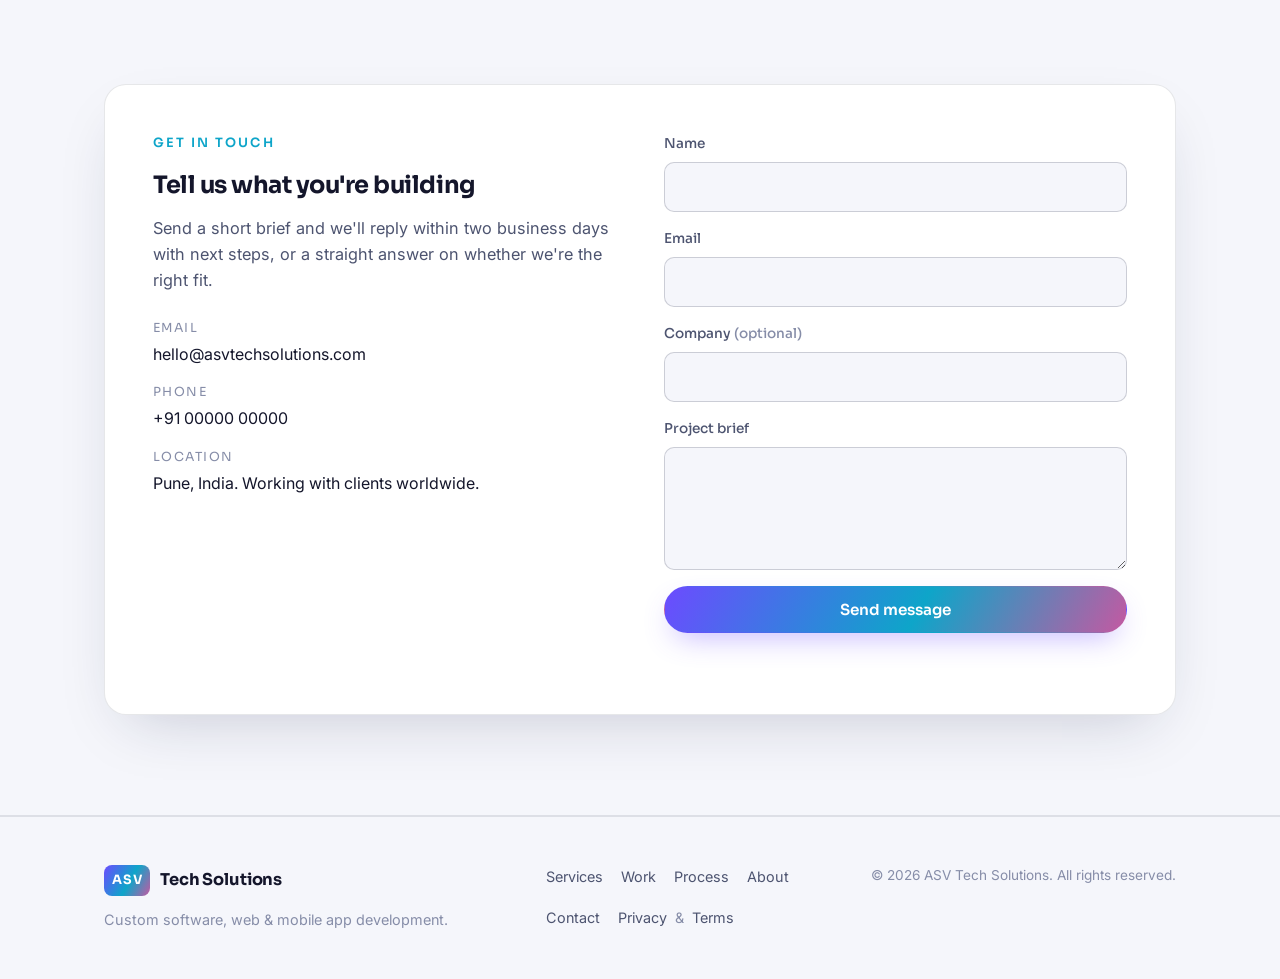
==== commit 97f6fffb: "Add Only Police project card and modal; remove em-dashes site-wide - Only Police case study mirrors " ====
--- a/index.html
+++ b/index.html
@@ -5,7 +5,7 @@
 <meta name="viewport" content="width=device-width, initial-scale=1.0" />
 <meta name="description" content="ASV Tech Solutions builds custom software, web and mobile applications, APIs and cloud backends for startups and growing businesses." />
 <meta name="theme-color" content="#ffffff" />
-<title>ASV Tech Solutions — Custom Software & App Development</title>
+<title>ASV Tech Solutions | Custom Software and App Development</title>
 
 <meta property="og:title" content="ASV Tech Solutions" />
 <meta property="og:description" content="Custom software, web & mobile app development." />
@@ -60,7 +60,7 @@
         <h1>We design and build<br /><span class="grad-text">software that ships.</span></h1>
         <p class="lede">
           ASV Tech Solutions is a product engineering team. We turn ideas into
-          fast, reliable web and mobile applications — from first prototype to
+          fast, reliable web and mobile applications, from first prototype to
           production scale.
         </p>
         <div class="hero-actions">
@@ -111,7 +111,7 @@
         <p class="eyebrow">What we do</p>
         <h2>Full-cycle product engineering</h2>
         <p class="section-sub">
-          One team for strategy, design and engineering — so nothing gets lost
+          One team for strategy, design and engineering, so nothing gets lost
           between the brief and the build.
         </p>
       </div>
@@ -121,7 +121,7 @@
           <h3>Web application development</h3>
           <p>
             Dashboards, portals and SaaS platforms built with React, Next.js and
-            TypeScript — accessible, responsive and quick.
+            TypeScript. Accessible, responsive and quick.
           </p>
         </article>
         <article class="card reveal">
@@ -180,9 +180,18 @@
         <button class="work-item work-item--clickable reveal" data-modal="modal-ai-prashasan" type="button">
           <div class="work-thumb thumb-app"><span>Ai प्रशासन</span></div>
           <div class="work-body">
-            <h3>Ai प्रशासन — Maharashtra employee guide</h3>
-            <p>Marathi-language Android app: 20+ salary &amp; service-rule calculators, a searchable Government Resolution directory and an in-app AI assistant. Calculations auto-save to the cloud and export to Excel.</p>
+            <h3>Ai प्रशासन: Maharashtra employee guide</h3>
+            <p>Marathi language Android app with 20+ salary and service rule calculators, a searchable Government Resolution directory and an in app AI assistant. Calculations auto save to the cloud and export to Excel.</p>
             <ul class="tags"><li>Kotlin</li><li>Jetpack Compose</li><li>Firebase</li><li>RAG AI</li></ul>
+            <span class="work-more">View case study <svg width="14" height="14" viewBox="0 0 24 24" fill="none" stroke="currentColor" stroke-width="2.5" stroke-linecap="round" stroke-linejoin="round"><line x1="7" y1="17" x2="17" y2="7"></line><polyline points="7 7 17 7 17 17"></polyline></svg></span>
+          </div>
+        </button>
+        <button class="work-item work-item--clickable reveal" data-modal="modal-only-police" type="button">
+          <div class="work-thumb thumb-police"><span>Only Police</span></div>
+          <div class="work-body">
+            <h3>Only Police: trilingual reference for officers</h3>
+            <p>A mobile app for Maharashtra police officers bringing legal sections, duty charts and departmental structure together in one place. 487 sections across 46 categories, the full rank hierarchy and a 19 unit directory. The legal library works offline.</p>
+            <ul class="tags"><li>React Native</li><li>Expo</li><li>FastAPI</li><li>SQLite</li></ul>
             <span class="work-more">View case study <svg width="14" height="14" viewBox="0 0 24 24" fill="none" stroke="currentColor" stroke-width="2.5" stroke-linecap="round" stroke-linejoin="round"><line x1="7" y1="17" x2="17" y2="7"></line><polyline points="7 7 17 7 17 17"></polyline></svg></span>
           </div>
         </button>
@@ -262,7 +271,7 @@
         <h2>A small senior team, deliberately</h2>
         <p class="section-sub">
           ASV Tech Solutions is a compact engineering studio. Every project is
-          run by people who have shipped and maintained real products — not
+          run by people who have shipped and maintained real products, not
           handed to juniors after the sale.
         </p>
         <p class="section-sub">
@@ -290,12 +299,12 @@
           <h2>Tell us what you're building</h2>
           <p class="section-sub">
             Send a short brief and we'll reply within two business days with
-            next steps — or a straight answer on whether we're the right fit.
+            next steps, or a straight answer on whether we're the right fit.
           </p>
           <ul class="contact-list">
             <li><span>Email</span><a href="mailto:hello@asvtechsolutions.com">hello@asvtechsolutions.com</a></li>
             <li><span>Phone</span><a href="tel:+910000000000">+91 00000 00000</a></li>
-            <li><span>Location</span>Pune, India — working with clients worldwide</li>
+            <li><span>Location</span>Pune, India. Working with clients worldwide.</li>
           </ul>
         </div>
         <form class="contact-form" action="#" method="post" novalidate>
@@ -340,17 +349,17 @@
           </span>
           <h3 id="modal-ai-title">A pocket handbook for every Maharashtra government employee</h3>
           <p>
-            Ai प्रशासन is a Marathi-language mobile app built for Maharashtra
+            Ai प्रशासन is a Marathi language mobile app built for Maharashtra
             government employees, bringing salary calculators, service rules and
             Government Resolutions together in one place.
           </p>
           <ul class="casestudy-features">
-            <li><b>20+ tools</b> — DA, GPF, pension, gratuity and pay-fixation calculators</li>
-            <li><b>GR directory</b> — a searchable index of Government Resolutions</li>
-            <li><b>Rules, in plain language</b> — a guide to Maharashtra Civil Services rules</li>
-            <li><b>Cloud auto-save &amp; Excel export</b> — every calculation is kept and shareable</li>
-            <li><b>In-app AI assistant</b> — answers administrative questions on the spot</li>
-            <li><b>Community help</b> — connects employees across departments for practical guidance</li>
+            <li><b>20+ tools.</b> DA, GPF, pension, gratuity and pay fixation calculators.</li>
+            <li><b>GR directory.</b> A searchable index of Government Resolutions.</li>
+            <li><b>Rules in plain language.</b> A guide to Maharashtra Civil Services rules.</li>
+            <li><b>Cloud auto save and Excel export.</b> Every calculation is kept and shareable.</li>
+            <li><b>In app AI assistant.</b> Answers administrative questions on the spot.</li>
+            <li><b>Community help.</b> Connects employees across departments for practical guidance.</li>
           </ul>
           <a href="#contact" class="btn btn-primary" data-close>Build something like this</a>
         </div>
@@ -367,6 +376,59 @@
             <div class="phone phone-3">
               <img src="assets/projects/ai-prashasan/ai-assistant.png" alt="Ai प्रशासन AI assistant" loading="lazy"
                    onerror="this.parentElement.innerHTML='&lt;div class=&quot;phone-fallback&quot;&gt;AI Assistant&lt;/div&gt;'" />
+            </div>
+          </div>
+        </div>
+      </div>
+    </div>
+  </div>
+</div>
+
+<!-- ============ MODAL: Only Police case study ============ -->
+<div class="modal" id="modal-only-police" hidden>
+  <div class="modal-overlay" data-close></div>
+  <div class="modal-dialog" role="dialog" aria-modal="true" aria-labelledby="modal-police-title">
+    <button class="modal-close" aria-label="Close" data-close>
+      <svg width="20" height="20" viewBox="0 0 24 24" fill="none" stroke="currentColor" stroke-width="2.5" stroke-linecap="round"><line x1="18" y1="6" x2="6" y2="18"></line><line x1="6" y1="6" x2="18" y2="18"></line></svg>
+    </button>
+    <div class="modal-body">
+      <div class="casestudy-grid">
+        <div class="casestudy-copy">
+          <span class="app-badge">
+            <img src="assets/projects/only-police/icon.png" alt="Only Police app icon"
+                 onerror="this.replaceWith(Object.assign(document.createElement('span'),{textContent:'OP',className:'app-badge-fallback'}))" />
+            <b>Only&nbsp;Police</b>
+            <span>Android · EN / HI / MR</span>
+          </span>
+          <h3 id="modal-police-title">Legal sections, duty charts and department structure in one place</h3>
+          <p>
+            Only Police is a trilingual mobile app for Maharashtra police
+            officers, bringing legal sections, duty charts and departmental
+            structure together in one place.
+          </p>
+          <ul class="casestudy-features">
+            <li><b>487 sections, 46 categories.</b> BNS and IPC, traffic, women's safety, human rights and anti corruption.</li>
+            <li><b>Rank hierarchy.</b> The full chain of command, top to bottom.</li>
+            <li><b>Departmental directory.</b> A 19 unit structure of the force.</li>
+            <li><b>Built in tools.</b> Case diary, chargesheet generator and pay fixation.</li>
+            <li><b>Works offline.</b> The complete legal library is available with no connection.</li>
+            <li><b>Instant language switch.</b> Every screen toggles between Marathi, Hindi and English.</li>
+          </ul>
+          <a href="#contact" class="btn btn-primary" data-close>Build something like this</a>
+        </div>
+        <div class="casestudy-visual">
+          <div class="phone-stack">
+            <div class="phone phone-1">
+              <img src="assets/projects/only-police/home.png" alt="Only Police home screen" loading="lazy"
+                   onerror="this.parentElement.innerHTML='&lt;div class=&quot;phone-fallback&quot;&gt;Home&lt;/div&gt;'" />
+            </div>
+            <div class="phone phone-2">
+              <img src="assets/projects/only-police/legal.png" alt="Only Police legal reference" loading="lazy"
+                   onerror="this.parentElement.innerHTML='&lt;div class=&quot;phone-fallback&quot;&gt;Legal reference&lt;/div&gt;'" />
+            </div>
+            <div class="phone phone-3">
+              <img src="assets/projects/only-police/ranks.png" alt="Only Police rank directory" loading="lazy"
+                   onerror="this.parentElement.innerHTML='&lt;div class=&quot;phone-fallback&quot;&gt;Ranks&lt;/div&gt;'" />
             </div>
           </div>
         </div>
--- a/assets/styles.css
+++ b/assets/styles.css
@@ -1,5 +1,5 @@
 /* ===================================================================
-   ASV Tech Solutions — landing page styles
+   ASV Tech Solutions landing page styles
    Light theme, gradient accents. Plain CSS, no build step.
    =================================================================== */
 
@@ -264,6 +264,7 @@
 .thumb-3 { background: linear-gradient(135deg, #0ea5c9, #10b981); }
 .thumb-4 { background: linear-gradient(135deg, #f59e0b, #ec4899); }
 .thumb-app { background: linear-gradient(135deg, #ff8a34, #f97316); }
+.thumb-police { background: linear-gradient(135deg, #1f6f3f, #d4a017); }
 .work-body { padding: 24px 26px 28px; }
 .work-body h3 { font-size: 1.16rem; margin-bottom: 10px; }
 .work-body p { color: var(--text-dim); font-size: 0.95rem; }
@@ -376,6 +377,10 @@
 .casestudy-copy .app-badge img {
   width: 34px; height: 34px; border-radius: 9px; object-fit: cover;
 }
+.app-badge-fallback {
+  width: 34px; height: 34px; border-radius: 9px; display: grid; place-items: center;
+  background: var(--grad); color: #fff; font-family: var(--font-head); font-weight: 700; font-size: 0.72rem;
+}
 .casestudy-copy .app-badge b { font-family: var(--font-head); font-size: 0.9rem; }
 .casestudy-copy .app-badge span { color: var(--text-faint); font-size: 0.8rem; }
 .casestudy-copy h2 { font-size: clamp(1.8rem, 3.6vw, 2.4rem); }
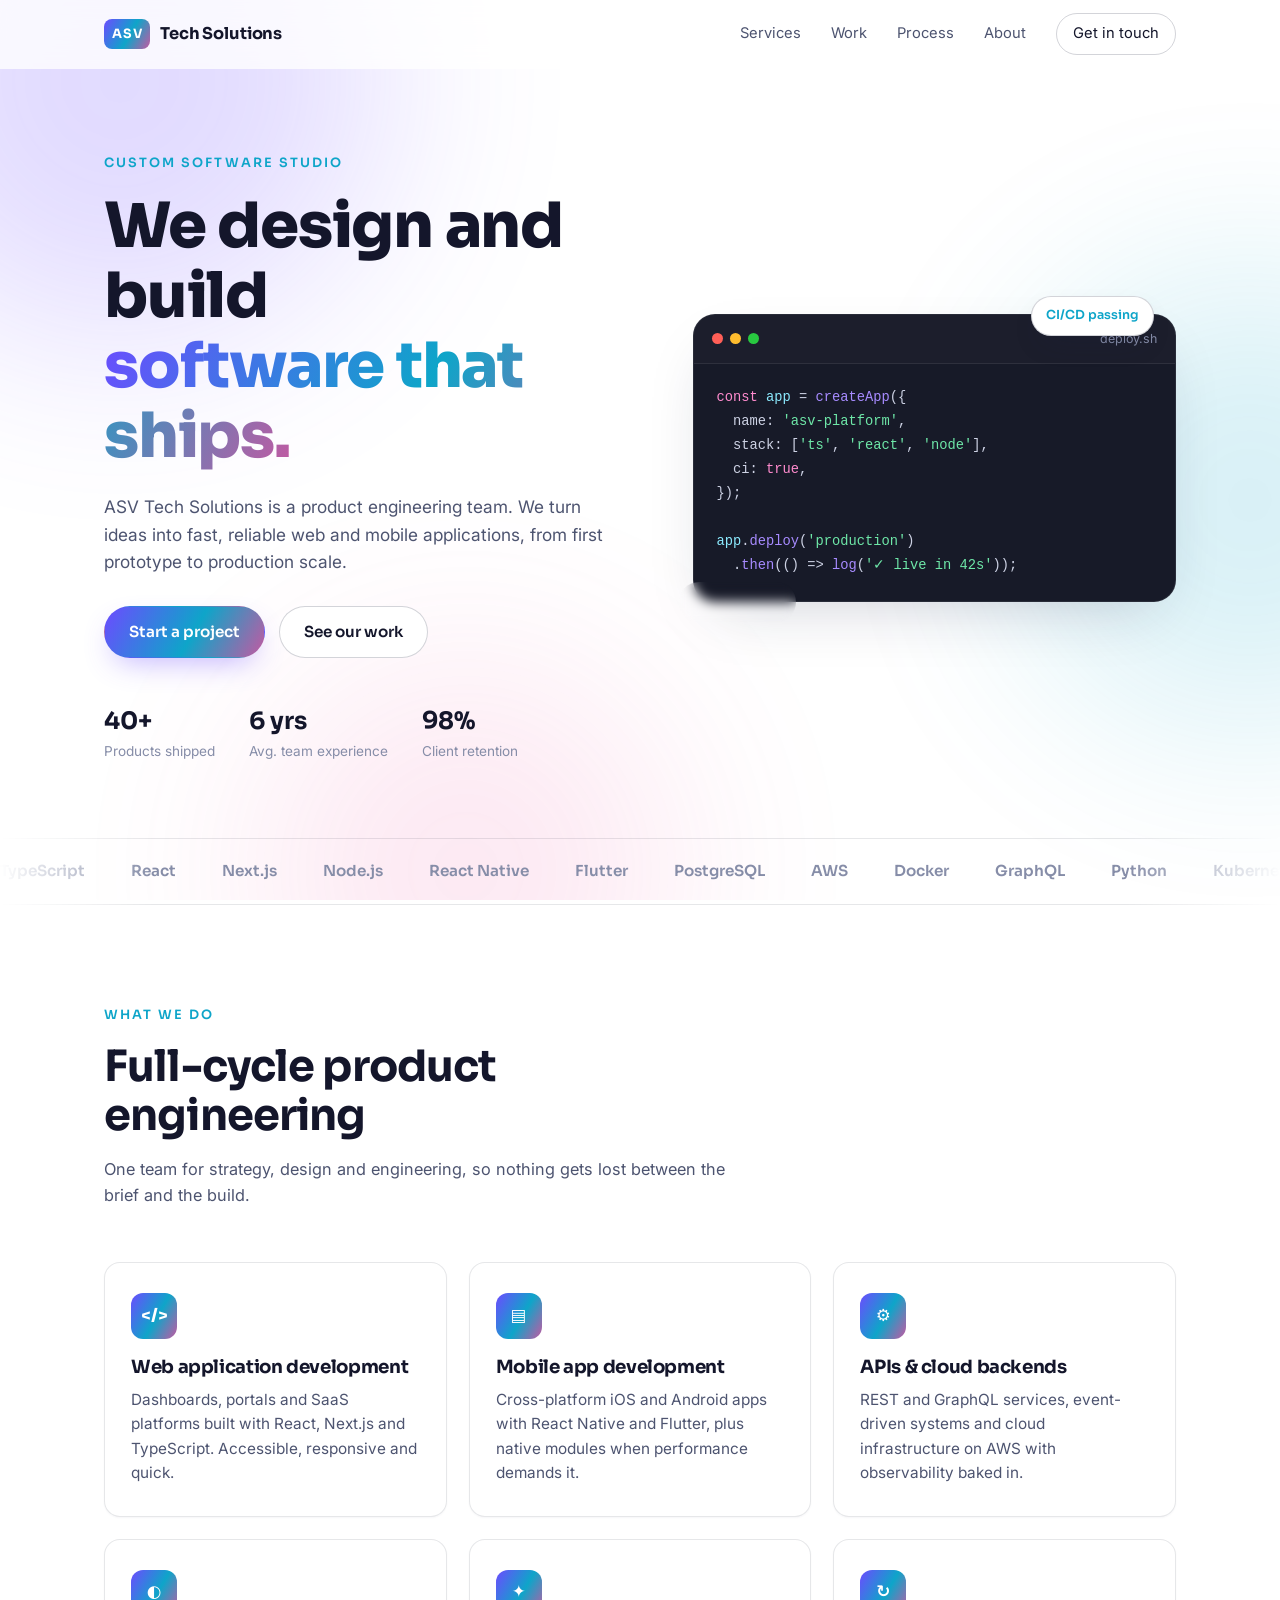
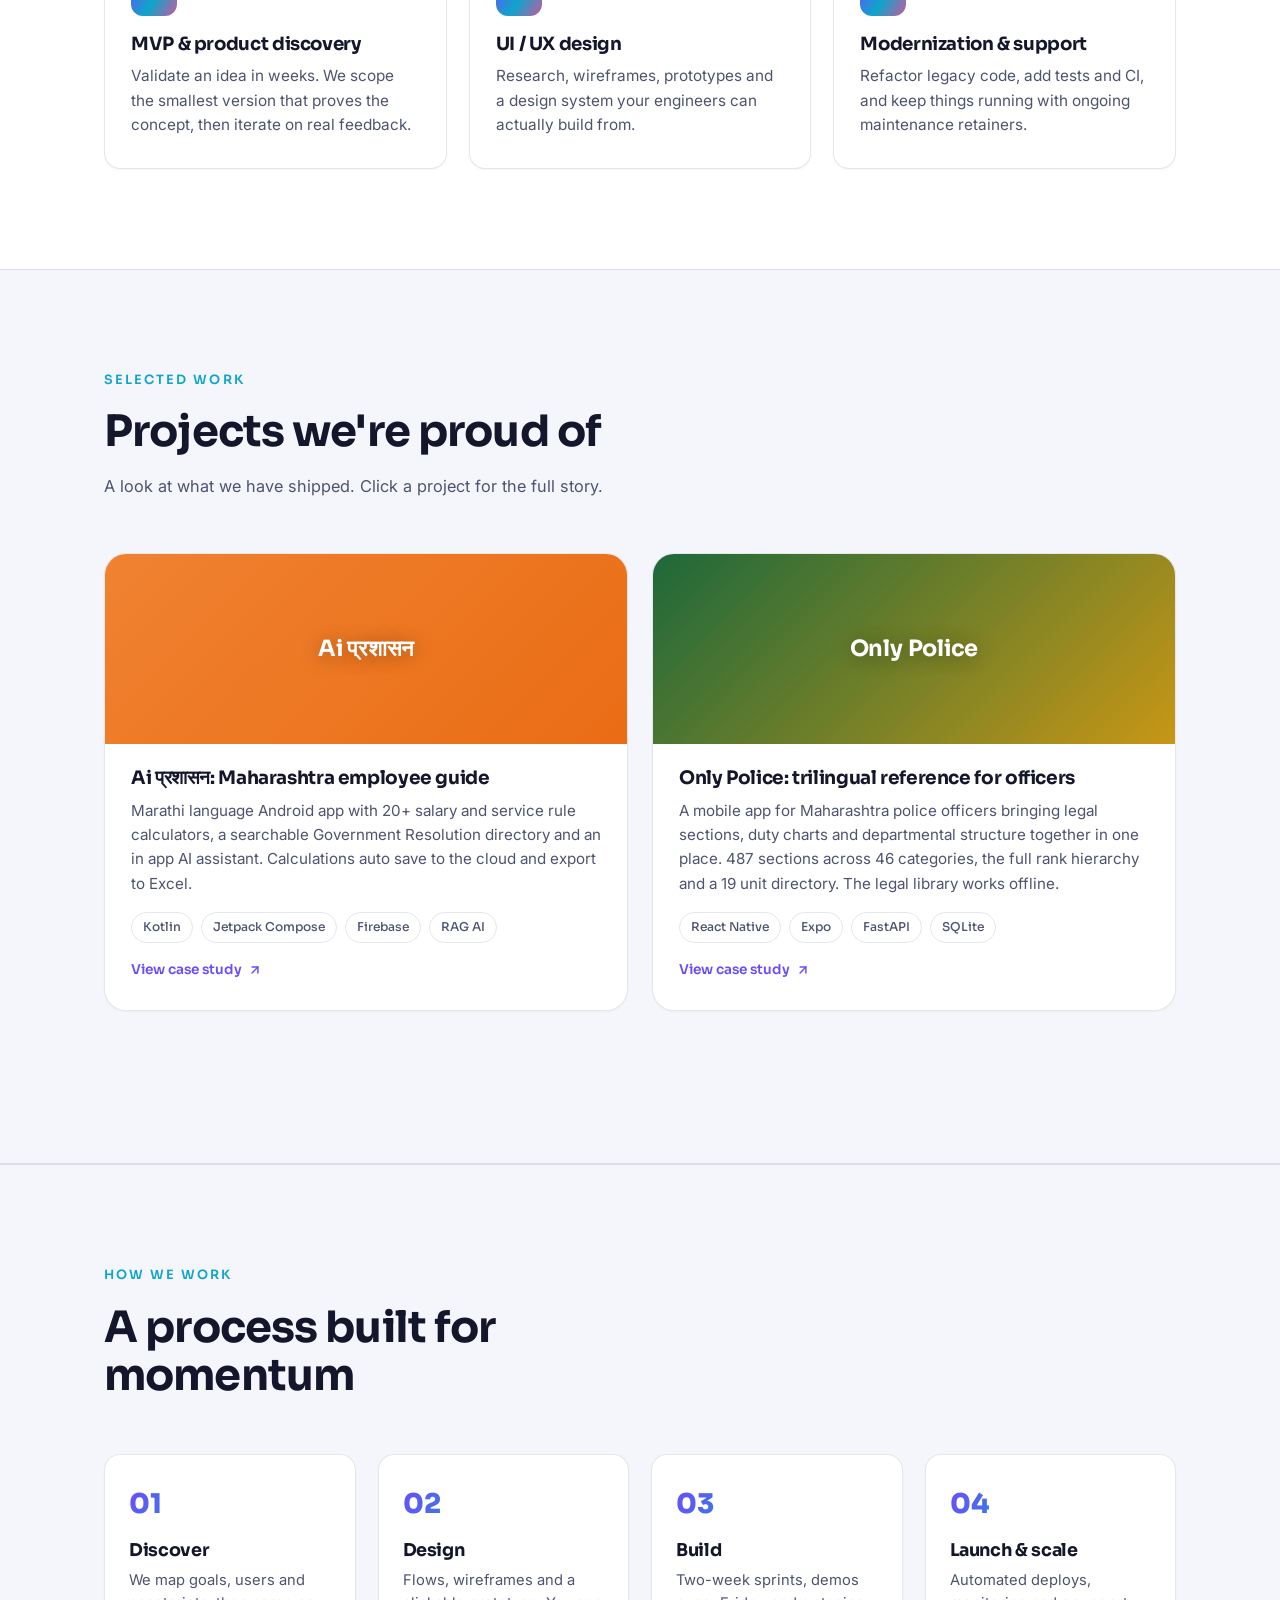
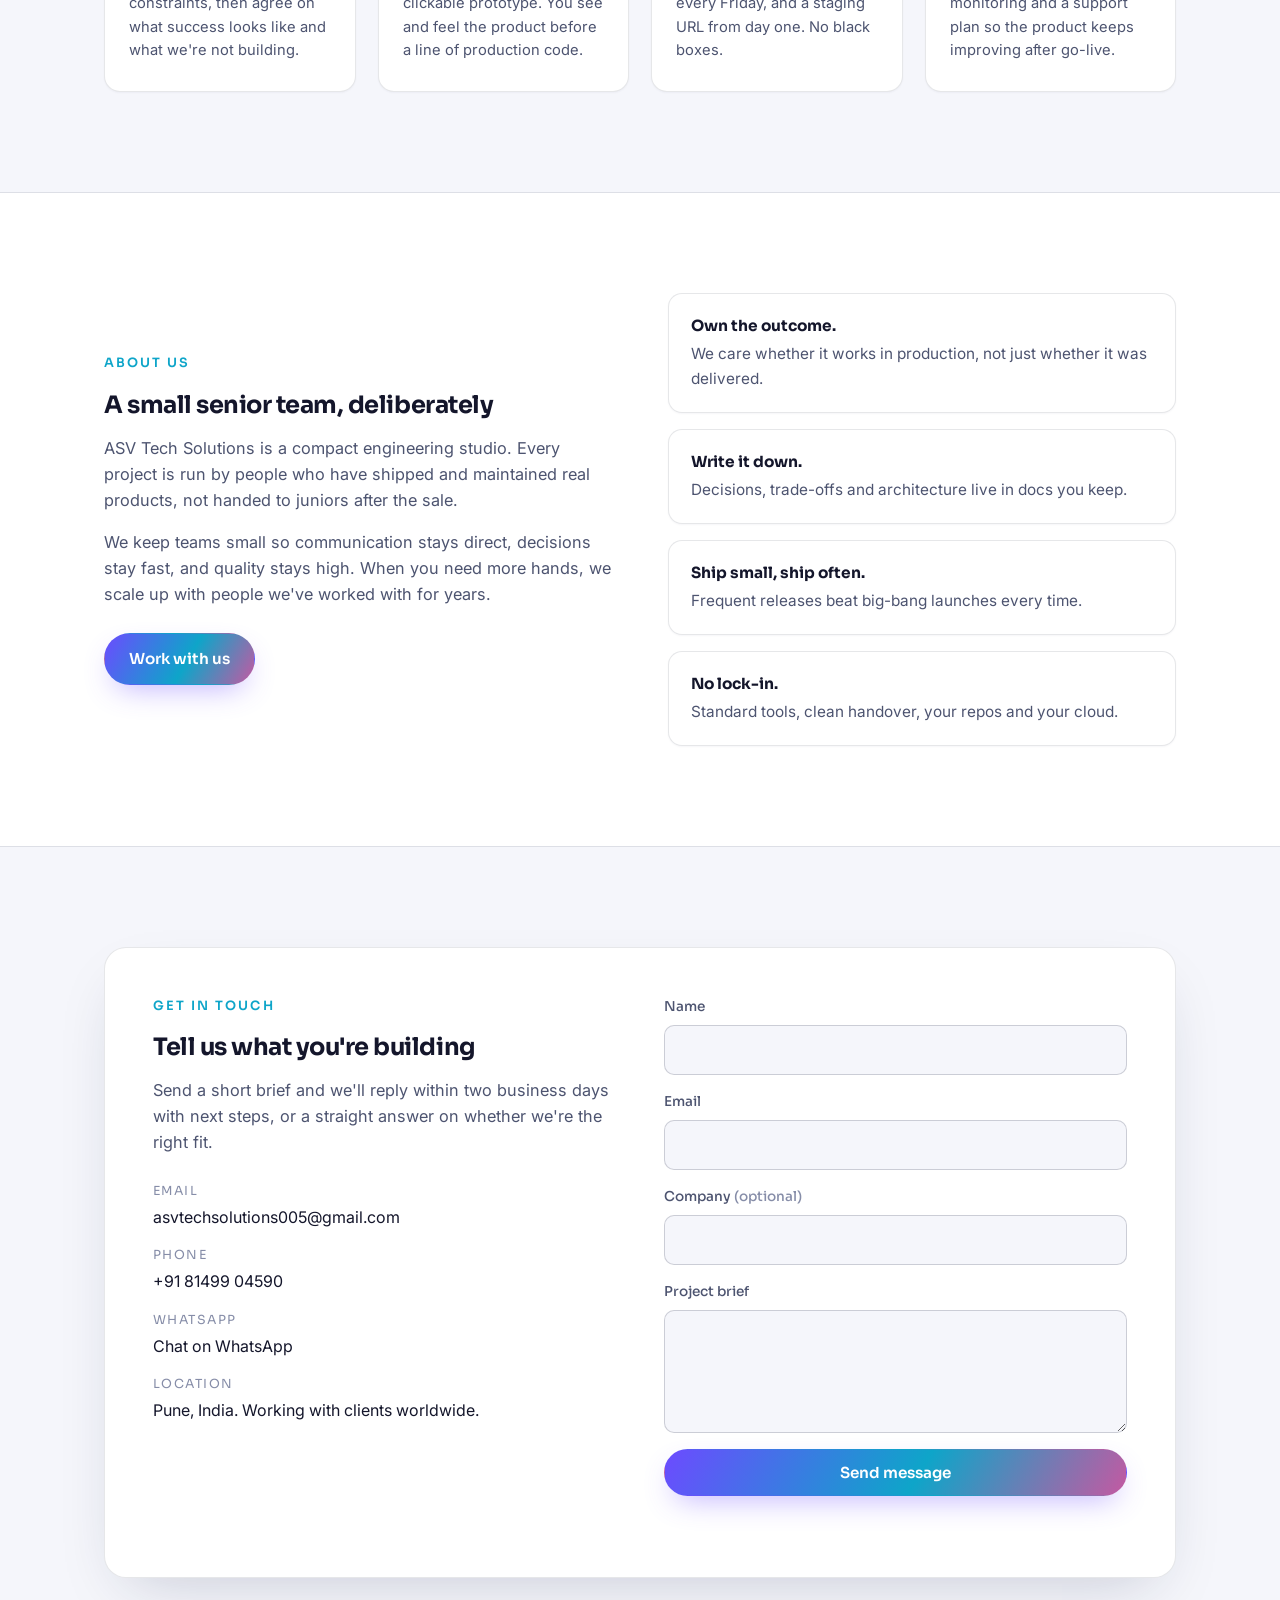
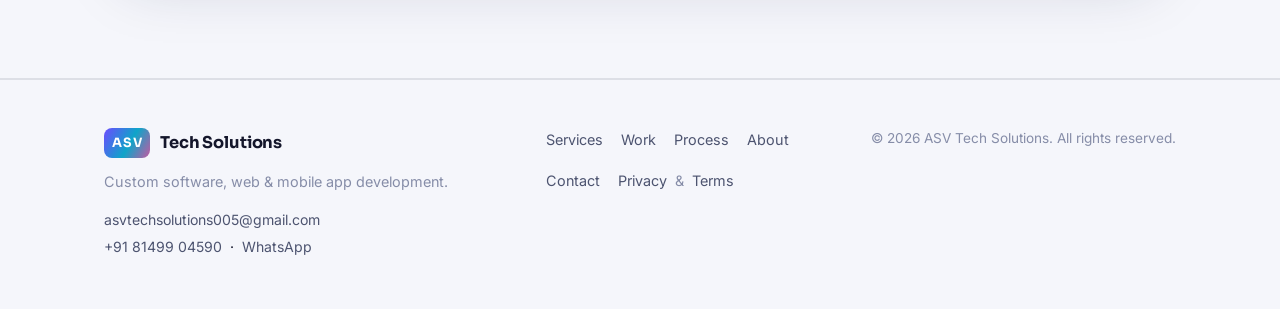
==== commit 7627ea7d: "Add real contact details, wire form to email, trim projects to real work - Contact section and foote" ====
--- a/index.html
+++ b/index.html
@@ -174,7 +174,7 @@
       <div class="section-head reveal">
         <p class="eyebrow">Selected work</p>
         <h2>Projects we're proud of</h2>
-        <p class="section-sub">Representative engagements. Names withheld on request.</p>
+        <p class="section-sub">A look at what we have shipped. Click a project for the full story.</p>
       </div>
       <div class="work-grid">
         <button class="work-item work-item--clickable reveal" data-modal="modal-ai-prashasan" type="button">
@@ -195,39 +195,8 @@
             <span class="work-more">View case study <svg width="14" height="14" viewBox="0 0 24 24" fill="none" stroke="currentColor" stroke-width="2.5" stroke-linecap="round" stroke-linejoin="round"><line x1="7" y1="17" x2="17" y2="7"></line><polyline points="7 7 17 7 17 17"></polyline></svg></span>
           </div>
         </button>
-        <article class="work-item reveal">
-          <div class="work-thumb thumb-1"><span>FinOps SaaS</span></div>
-          <div class="work-body">
-            <h3>Cloud cost analytics platform</h3>
-            <p>Multi-tenant dashboard processing 5M+ billing records daily. Cut report generation from minutes to seconds.</p>
-            <ul class="tags"><li>Next.js</li><li>Node</li><li>PostgreSQL</li><li>AWS</li></ul>
-          </div>
-        </article>
-        <article class="work-item reveal">
-          <div class="work-thumb thumb-2"><span>HealthTech</span></div>
-          <div class="work-body">
-            <h3>Patient engagement mobile app</h3>
-            <p>HIPAA-conscious React Native app with offline sync, appointment booking and secure messaging. 4.8★ on stores.</p>
-            <ul class="tags"><li>React Native</li><li>GraphQL</li><li>Firebase</li></ul>
-          </div>
-        </article>
-        <article class="work-item reveal">
-          <div class="work-thumb thumb-3"><span>Logistics</span></div>
-          <div class="work-body">
-            <h3>Fleet tracking &amp; routing engine</h3>
-            <p>Real-time GPS ingestion and route optimization serving 1,200 vehicles with live ETAs and geofencing alerts.</p>
-            <ul class="tags"><li>Python</li><li>Kafka</li><li>Kubernetes</li></ul>
-          </div>
-        </article>
-        <article class="work-item reveal">
-          <div class="work-thumb thumb-4"><span>E-commerce</span></div>
-          <div class="work-body">
-            <h3>Headless storefront rebuild</h3>
-            <p>Replatformed a slow monolith to a headless stack. Largest Contentful Paint down 61%, conversion up 18%.</p>
-            <ul class="tags"><li>Next.js</li><li>TypeScript</li><li>Stripe</li></ul>
-          </div>
-        </article>
-      </div>
+      </div>
+      <p class="work-note reveal">More case studies available on request. <a href="#contact">Get in touch</a> to see work relevant to your project.</p>
     </div>
   </section>
 
@@ -302,12 +271,13 @@
             next steps, or a straight answer on whether we're the right fit.
           </p>
           <ul class="contact-list">
-            <li><span>Email</span><a href="mailto:hello@asvtechsolutions.com">hello@asvtechsolutions.com</a></li>
-            <li><span>Phone</span><a href="tel:+910000000000">+91 00000 00000</a></li>
+            <li><span>Email</span><a href="mailto:asvtechsolutions005@gmail.com">asvtechsolutions005@gmail.com</a></li>
+            <li><span>Phone</span><a href="tel:+918149904590">+91 81499 04590</a></li>
+            <li><span>WhatsApp</span><a href="https://wa.me/918149904590" target="_blank" rel="noopener">Chat on WhatsApp</a></li>
             <li><span>Location</span>Pune, India. Working with clients worldwide.</li>
           </ul>
         </div>
-        <form class="contact-form" action="#" method="post" novalidate>
+        <form class="contact-form" action="mailto:asvtechsolutions005@gmail.com" method="post" enctype="text/plain" novalidate>
           <div class="field">
             <label for="name">Name</label>
             <input id="name" name="name" type="text" required autocomplete="name" />
@@ -423,11 +393,11 @@
                    onerror="this.parentElement.innerHTML='&lt;div class=&quot;phone-fallback&quot;&gt;Home&lt;/div&gt;'" />
             </div>
             <div class="phone phone-2">
-              <img src="assets/projects/only-police/legal.png" alt="Only Police legal reference" loading="lazy"
-                   onerror="this.parentElement.innerHTML='&lt;div class=&quot;phone-fallback&quot;&gt;Legal reference&lt;/div&gt;'" />
+              <img src="assets/projects/only-police/legal.png" alt="Only Police duty and legal reference list" loading="lazy"
+                   onerror="this.parentElement.innerHTML='&lt;div class=&quot;phone-fallback&quot;&gt;Reference&lt;/div&gt;'" />
             </div>
             <div class="phone phone-3">
-              <img src="assets/projects/only-police/ranks.png" alt="Only Police rank directory" loading="lazy"
+              <img src="assets/projects/only-police/ranks.png" alt="Only Police rank hierarchy" loading="lazy"
                    onerror="this.parentElement.innerHTML='&lt;div class=&quot;phone-fallback&quot;&gt;Ranks&lt;/div&gt;'" />
             </div>
           </div>
@@ -446,6 +416,11 @@
         <span class="brand-text">Tech Solutions</span>
       </a>
       <p class="footer-tag">Custom software, web &amp; mobile app development.</p>
+      <p class="footer-contact">
+        <a href="mailto:asvtechsolutions005@gmail.com">asvtechsolutions005@gmail.com</a><br />
+        <a href="tel:+918149904590">+91 81499 04590</a> &nbsp;·&nbsp;
+        <a href="https://wa.me/918149904590" target="_blank" rel="noopener">WhatsApp</a>
+      </p>
     </div>
     <nav class="footer-nav" aria-label="Footer">
       <a href="#services">Services</a>
--- a/assets/styles.css
+++ b/assets/styles.css
@@ -217,6 +217,11 @@
 }
 .work-item--clickable:hover .work-more { gap: 9px; }
 .work-more svg { transition: transform 0.2s ease; }
+.work-note {
+  margin-top: 28px; text-align: center; color: var(--text-dim); font-size: 0.95rem;
+}
+.work-note a { color: var(--brand); font-weight: 600; }
+.work-note a:hover { text-decoration: underline; }
 
 /* ---------- modal ---------- */
 .modal { position: fixed; inset: 0; z-index: 200; display: grid; place-items: center; padding: 24px; }
@@ -332,6 +337,9 @@
 .site-footer { border-top: 1px solid var(--border); background: var(--bg-alt); padding: 48px 0; }
 .footer-inner { display: grid; grid-template-columns: 1.4fr 1fr auto; gap: 32px; align-items: start; }
 .footer-tag { color: var(--text-faint); font-size: 0.9rem; margin-top: 12px; }
+.footer-contact { font-size: 0.88rem; margin-top: 14px; line-height: 1.9; }
+.footer-contact a { color: var(--text-dim); }
+.footer-contact a:hover { color: var(--brand); }
 .footer-nav { display: flex; flex-wrap: wrap; gap: 18px; }
 .footer-nav a { color: var(--text-dim); font-size: 0.9rem; }
 .footer-nav a:hover { color: var(--text); }
